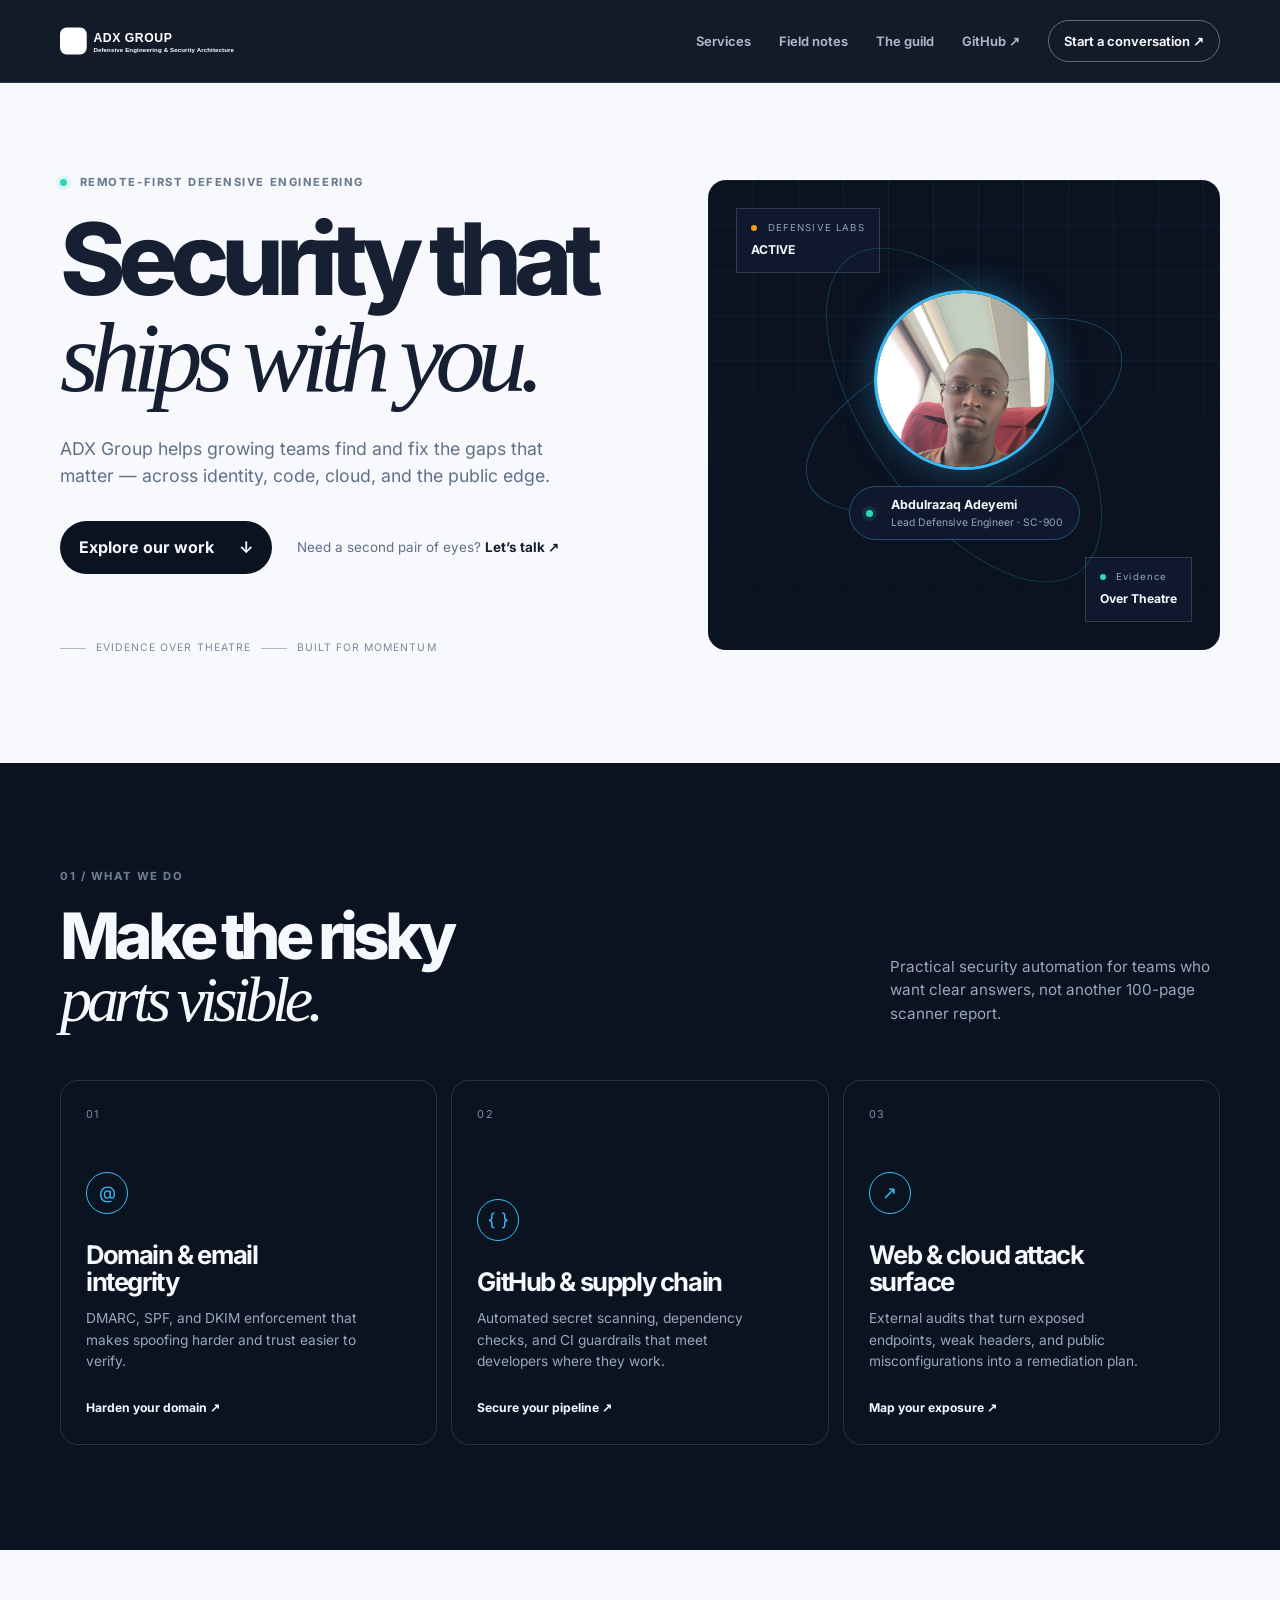
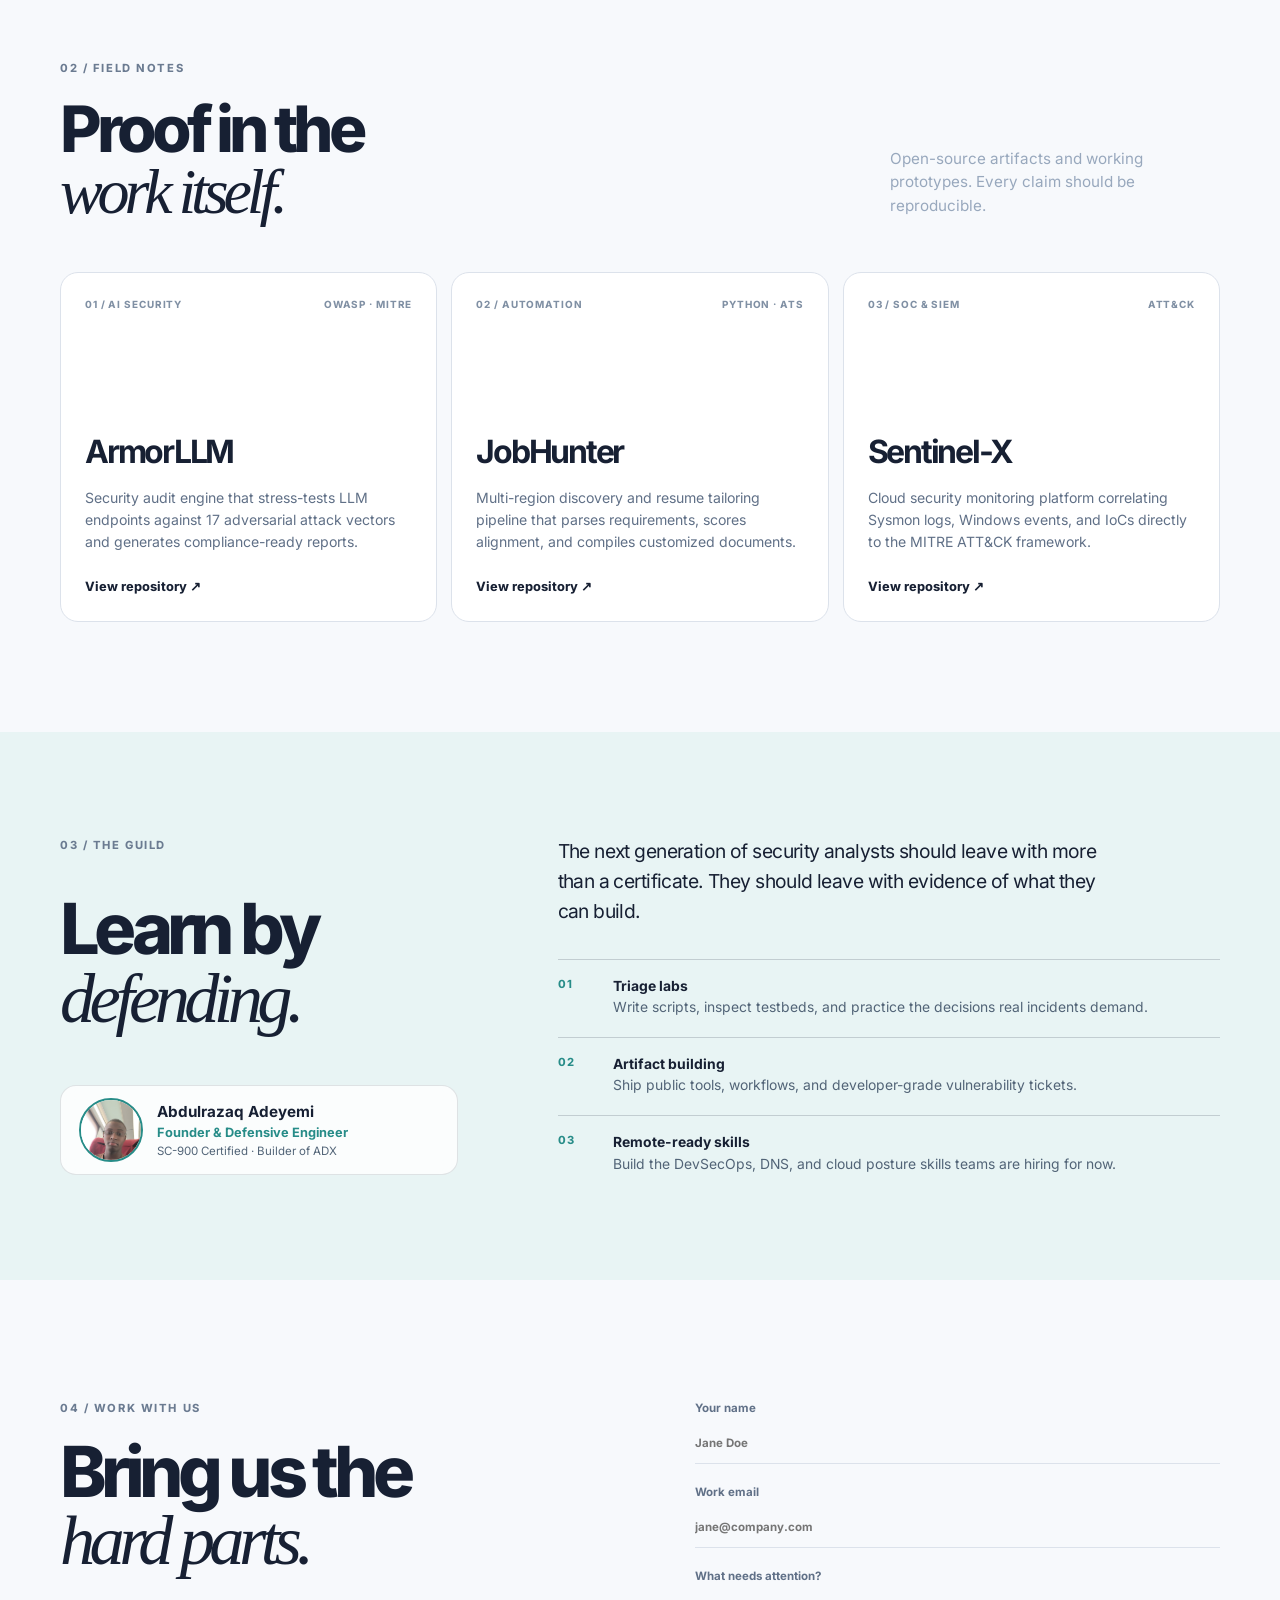
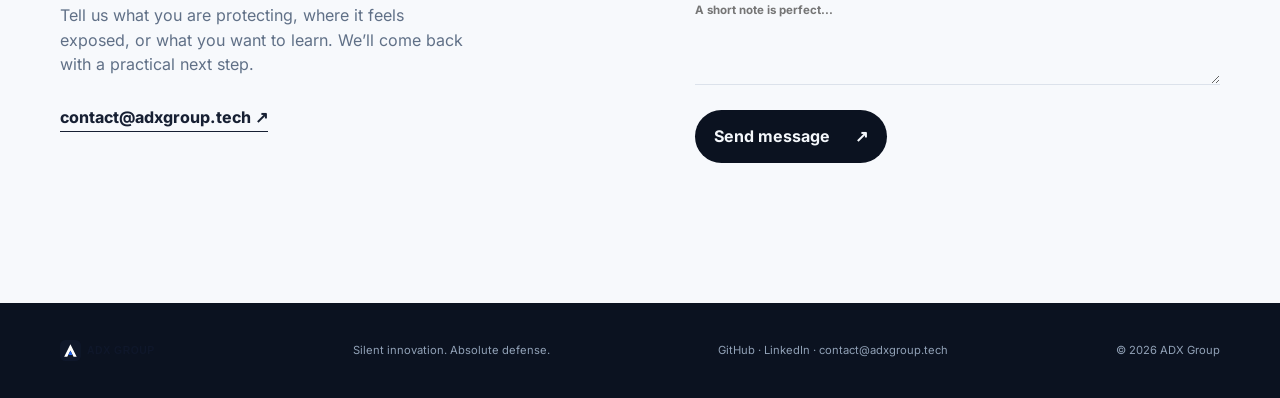
==== templates/index.html @ c782ee7b "feat: integrate founder profile photo in hero and guild sections" ====
<!doctype html>
<html lang="en">
<head>
  <meta charset="utf-8">
  <meta name="viewport" content="width=device-width, initial-scale=1">
  <meta name="description" content="ADX Group is a remote-first cybersecurity automation collective helping growing teams harden their domains, code, and cloud footprint.">
  <meta name="theme-color" content="#0b1220">
  <link rel="canonical" href="https://adxgroup.tech/">
  <meta property="og:type" content="website">
  <meta property="og:url" content="https://adxgroup.tech/">
  <meta property="og:title" content="ADX Group — Practical security automation">
  <meta property="og:description" content="Defensive engineering for growing teams, and hands-on labs for the next generation of security analysts.">
  <meta property="og:image" content="https://adxgroup.tech/assets/brand/og-image.png">
  <meta name="twitter:card" content="summary_large_image">
  <meta name="twitter:title" content="ADX Group — Practical security automation">
  <meta name="twitter:description" content="Defensive engineering for growing teams, and hands-on labs for the next generation of security analysts.">
  <meta name="twitter:image" content="https://adxgroup.tech/assets/brand/og-image.png">
  <title>ADX Group — Practical security automation</title>
  <link rel="icon" href="/assets/brand/favicon.svg" type="image/svg+xml">
  <link rel="stylesheet" href="/static/css/style.css">
</head>
<body>
  <header class="site-header">
    <nav class="nav container" aria-label="Main navigation">
      <a class="brand" href="/" aria-label="ADX Group home"><img src="/assets/brand/logo-lockup-tagline.svg" alt="ADX Group"></a>
      <div class="nav-links">
        <a href="#services">Services</a><a href="#work">Field notes</a><a href="#guild">The guild</a>
        <a href="https://github.com/hardex001-tech" target="_blank" rel="noopener noreferrer">GitHub ↗</a>
        <a class="nav-cta" href="#contact">Start a conversation <span aria-hidden="true">↗</span></a>
      </div>
      <button class="menu-button" type="button" aria-expanded="false" aria-controls="mobile-menu">Menu</button>
    </nav>
    <div id="mobile-menu" class="mobile-menu container">
      <a href="#services">Services</a><a href="#work">Field notes</a><a href="#guild">The guild</a>
      <a href="https://github.com/hardex001-tech" target="_blank" rel="noopener noreferrer">GitHub ↗</a><a href="#contact">Start a conversation</a>
    </div>
  </header>

  <main>
    <section class="hero container">
      <div class="hero-copy">
        <p class="eyebrow"><span class="status-dot"></span> Remote-first defensive engineering</p>
        <h1>Security that<br><em>ships with you.</em></h1>
        <p class="hero-intro">ADX Group helps growing teams find and fix the gaps that matter — across identity, code, cloud, and the public edge.</p>
        <div class="hero-actions"><a class="button button-accent" href="#services">Explore our work <span aria-hidden="true">↓</span></a><a class="text-link" href="#contact">Need a second pair of eyes? <span>Let’s talk ↗</span></a></div>
        <div class="hero-proof"><span class="proof-line"></span><span>Evidence over theatre</span><span class="proof-line"></span><span>Built for momentum</span></div>
      </div>
      <div class="hero-art" aria-label="Founder and defensive engineering lead">
        <div class="grid-glow"></div>
        <div class="hero-founder-avatar">
          <img src="/assets/profile.jpg" alt="Abdulrazaq Adeyemi - Founder & Defensive Engineer" class="hero-profile-img">
          <div class="hero-founder-badge">
            <span class="status-dot"></span>
            <div><strong>Abdulrazaq Adeyemi</strong><small>Lead Defensive Engineer · SC-900</small></div>
          </div>
        </div>
        <div class="signal signal-top"><span class="signal-dot"></span> DEFENSIVE LABS <strong>ACTIVE</strong></div>
        <div class="signal signal-bottom"><span class="signal-dot safe"></span> Evidence <strong>Over Theatre</strong></div>
        <div class="orbit orbit-one"></div><div class="orbit orbit-two"></div>
      </div>
    </section>

    <section id="services" class="services-section">
      <div class="container">
        <div class="section-heading"><div><p class="eyebrow">01 / What we do</p><h2>Make the risky<br><em>parts visible.</em></h2></div><p class="section-intro">Practical security automation for teams who want clear answers, not another 100-page scanner report.</p></div>
        <div class="service-grid">
          <article class="service-card"><span class="card-index">01</span><div><span class="service-icon">@</span><h3>Domain &amp; email integrity</h3><p>DMARC, SPF, and DKIM enforcement that makes spoofing harder and trust easier to verify.</p><a href="#contact" class="card-link">Harden your domain ↗</a></div></article>
          <article class="service-card"><span class="card-index">02</span><div><span class="service-icon">{ }</span><h3>GitHub &amp; supply chain</h3><p>Automated secret scanning, dependency checks, and CI guardrails that meet developers where they work.</p><a href="#contact" class="card-link">Secure your pipeline ↗</a></div></article>
          <article class="service-card"><span class="card-index">03</span><div><span class="service-icon">↗</span><h3>Web &amp; cloud attack surface</h3><p>External audits that turn exposed endpoints, weak headers, and public misconfigurations into a remediation plan.</p><a href="#contact" class="card-link">Map your exposure ↗</a></div></article>
        </div>
      </div>
    </section>

    <section id="work" class="section container">
      <div class="section-heading"><div><p class="eyebrow">02 / Field notes</p><h2>Proof in the<br><em>work itself.</em></h2></div><p class="section-intro">Open-source artifacts and working prototypes. Every claim should be reproducible.</p></div>
      <div class="project-grid">
        <article class="project-card"><div class="project-top"><span>01 / AI security</span><span>OWASP · MITRE</span></div><div><h3>ArmorLLM</h3><p>Security audit engine that stress-tests LLM endpoints against 17 adversarial attack vectors and generates compliance-ready reports.</p><a href="https://github.com/hardex001-tech/ArmorLLM" target="_blank" rel="noopener noreferrer" class="project-link">View repository ↗</a></div></article>
        <article class="project-card"><div class="project-top"><span>02 / Automation</span><span>Python · ATS</span></div><div><h3>JobHunter</h3><p>Multi-region discovery and resume tailoring pipeline that parses requirements, scores alignment, and compiles customized documents.</p><a href="https://github.com/hardex001-tech/JobHunter" target="_blank" rel="noopener noreferrer" class="project-link">View repository ↗</a></div></article>
        <article class="project-card"><div class="project-top"><span>03 / SOC &amp; SIEM</span><span>ATT&amp;CK</span></div><div><h3>Sentinel-X</h3><p>Cloud security monitoring platform correlating Sysmon logs, Windows events, and IoCs directly to the MITRE ATT&amp;CK framework.</p><a href="https://github.com/hardex001-tech/Sentinel-X" target="_blank" rel="noopener noreferrer" class="project-link">View repository ↗</a></div></article>
      </div>
    </section>

    <section id="guild" class="guild-section">
      <div class="container guild-grid">
        <div class="guild-founder-col">
          <p class="eyebrow">03 / The guild</p>
          <h2>Learn by<br><em>defending.</em></h2>
          <div class="founder-badge">
            <img src="/assets/profile.jpg" alt="Abdulrazaq Adeyemi" class="founder-photo">
            <div class="founder-meta">
              <strong>Abdulrazaq Adeyemi</strong>
              <span>Founder &amp; Defensive Engineer</span>
              <small>SC-900 Certified · Builder of ADX</small>
            </div>
          </div>
        </div>
        <div><p class="guild-lead">The next generation of security analysts should leave with more than a certificate. They should leave with evidence of what they can build.</p><div class="guild-points"><div><span>01</span><p><strong>Triage labs</strong><br>Write scripts, inspect testbeds, and practice the decisions real incidents demand.</p></div><div><span>02</span><p><strong>Artifact building</strong><br>Ship public tools, workflows, and developer-grade vulnerability tickets.</p></div><div><span>03</span><p><strong>Remote-ready skills</strong><br>Build the DevSecOps, DNS, and cloud posture skills teams are hiring for now.</p></div></div></div>
      </div>
    </section>

    <section id="contact" class="contact-section container">
      <div class="contact-copy"><p class="eyebrow">04 / Work with us</p><h2>Bring us the<br><em>hard parts.</em></h2><p>Tell us what you are protecting, where it feels exposed, or what you want to learn. We’ll come back with a practical next step.</p><a class="email-link" href="mailto:contact@adxgroup.tech">contact@adxgroup.tech ↗</a></div>
      <form id="contact-form" class="contact-form">
        <label>Your name<input name="name" required autocomplete="name" placeholder="Jane Doe"></label>
        <label>Work email<input name="email" required type="email" autocomplete="email" placeholder="jane@company.com"></label>
        <label>What needs attention?<textarea name="message" required rows="4" placeholder="A short note is perfect..."></textarea></label>
        <input class="honeypot" name="website" tabindex="-1" autocomplete="off">
        <button class="button button-accent" type="submit">Send message <span aria-hidden="true">↗</span></button><p class="form-status" role="status" aria-live="polite"></p>
      </form>
    </section>
  </main>

  <footer class="site-footer"><div class="container footer-inner"><a class="brand brand-footer" href="/" aria-label="ADX Group home"><img src="/assets/brand/logo-lockup.svg" alt="ADX Group"></a><p>Silent innovation. Absolute defense.</p><p><a href="https://github.com/hardex001-tech" target="_blank" rel="noopener noreferrer">GitHub</a> · <a href="https://www.linkedin.com/in/abdulrazaq-adeyemi-b874103b1" target="_blank" rel="noopener noreferrer">LinkedIn</a> · <a href="mailto:contact@adxgroup.tech">contact@adxgroup.tech</a></p><p>© 2026 ADX Group</p></div></footer>
  <script src="/static/js/main.js"></script>
</body>
</html>
---- static/css/style.css ----
@font-face{font-family:Inter;src:url('/static/fonts/inter-variable.woff2') format('woff2');font-weight:100 900;font-display:swap}
:root{--navy:#0b1220;--navy-light:#111a2e;--ink:#172033;--muted:#607087;--line:#dce2eb;--paper:#f7f9fc;--cyan:#38bdf8;--teal:#2dd4bf;--white:#f5f8fc;--radius:18px}
*{box-sizing:border-box}html{scroll-behavior:smooth}body{margin:0;background:var(--paper);color:var(--ink);font-family:Inter,Arial,sans-serif;line-height:1.55;-webkit-font-smoothing:antialiased}a{color:inherit;text-decoration:none}.container{width:min(1160px,calc(100% - 48px));margin-inline:auto}
.site-header{position:sticky;top:0;z-index:10;background:rgba(11,18,32,.96);backdrop-filter:blur(16px);border-bottom:1px solid rgba(230,234,242,.12)}.nav{height:82px;display:flex;align-items:center;justify-content:space-between}.brand{display:block;width:178px}.brand img{display:block;width:100%;height:auto;filter:brightness(0) invert(1)}.nav-links{display:flex;align-items:center;gap:28px;color:#aab8ca;font-size:.81rem;font-weight:650}.nav-links a:not(.nav-cta):hover,.text-link:hover span,.card-link:hover,.project-link:hover,.email-link:hover{color:var(--cyan)}.nav-cta{padding:10px 15px;border:1px solid rgba(230,234,242,.38);border-radius:100px;color:var(--white)}.nav-cta:hover{background:var(--white);color:var(--navy)}.menu-button,.mobile-menu{display:none}
.hero{min-height:680px;display:grid;grid-template-columns:1fr .9fr;gap:80px;align-items:center;padding-top:68px;padding-bottom:84px}.eyebrow{margin:0 0 20px;font-size:.7rem;letter-spacing:.14em;text-transform:uppercase;font-weight:750;color:#6b7b91}.hero .eyebrow{color:#6b7b91}.status-dot{display:inline-block;width:7px;height:7px;background:var(--teal);border-radius:50%;margin-right:8px;box-shadow:0 0 0 4px rgba(45,212,191,.13)}h1,h2{letter-spacing:-.08em;line-height:.96;margin:0;font-weight:780}.hero h1{font-size:clamp(3.5rem,7.8vw,7.2rem)}h1 em,h2 em{font-family:Georgia,serif;font-weight:400;letter-spacing:-.08em}.hero-intro{max-width:510px;margin:29px 0 32px;color:var(--muted);font-size:1.1rem}.hero-actions{display:flex;align-items:center;gap:25px}.button{display:inline-flex;align-items:center;gap:25px;border:0;border-radius:100px;padding:14px 19px;font:inherit;font-weight:700;cursor:pointer;transition:transform .2s,background .2s}.button:hover{transform:translateY(-2px)}.button-accent{background:var(--navy);color:var(--white)}.button-accent:hover{background:var(--navy-light)}.text-link{font-size:.84rem;color:var(--muted)}.text-link span{color:var(--ink);font-weight:700}.hero-proof{display:flex;align-items:center;gap:10px;margin-top:66px;color:#7a899c;font-size:.65rem;letter-spacing:.1em;text-transform:uppercase}.proof-line{width:26px;height:1px;background:#aeb9c8}
.hero-art{position:relative;min-height:470px;border-radius:var(--radius);background:var(--navy);overflow:hidden}.grid-glow{position:absolute;inset:0;background-image:linear-gradient(rgba(56,189,248,.09) 1px,transparent 1px),linear-gradient(90deg,rgba(56,189,248,.09) 1px,transparent 1px);background-size:45px 45px;mask-image:linear-gradient(to bottom,black,transparent 90%)}.shield{position:absolute;inset:0;display:grid;place-items:center}.shield img{width:180px;color:var(--cyan);opacity:.95;filter:drop-shadow(0 0 30px rgba(56,189,248,.18))}.orbit{position:absolute;border:1px solid rgba(56,189,248,.3);border-radius:50%;width:340px;height:150px;left:50%;top:50%;transform:translate(-50%,-50%) rotate(-24deg)}.orbit-two{width:390px;height:190px;transform:translate(-50%,-50%) rotate(54deg);border-color:rgba(45,212,191,.24)}.signal{position:absolute;padding:12px 14px;background:rgba(17,26,46,.92);border:1px solid rgba(230,234,242,.16);color:#92a4bc;font-size:.6rem;letter-spacing:.12em}.signal strong{display:block;color:var(--white);font-size:.76rem;letter-spacing:0;margin-top:5px}.signal-top{top:28px;left:28px}.signal-bottom{right:28px;bottom:28px}.signal-dot{display:inline-block;width:6px;height:6px;border-radius:50%;background:#f59e0b;margin-right:6px}.signal-dot.safe{background:var(--teal)}
.services-section{background:var(--navy);color:var(--white);padding:105px 0}.section-heading{display:flex;align-items:end;justify-content:space-between;margin-bottom:50px}.section-heading h2{font-size:clamp(2.8rem,5vw,5.2rem)}.section-intro{max-width:330px;margin:0 0 5px;color:#98a8bd;font-size:.95rem}.service-grid{display:grid;grid-template-columns:repeat(3,1fr);gap:14px}.service-card{min-height:365px;padding:25px;border:1px solid rgba(230,234,242,.15);border-radius:var(--radius);display:flex;flex-direction:column;justify-content:space-between;transition:border-color .2s,background .2s}.service-card:hover{border-color:var(--cyan);background:var(--navy-light)}.card-index{color:#7b8da6;font-size:.68rem;letter-spacing:.12em}.service-icon{display:inline-grid;place-items:center;width:42px;height:42px;border:1px solid var(--cyan);border-radius:50%;color:var(--cyan);font-size:1.1rem;margin-bottom:28px}.service-card h3{max-width:250px;font-size:1.6rem;letter-spacing:-.055em;line-height:1.05;margin:0 0 13px}.service-card p{max-width:280px;color:#98a8bd;font-size:.86rem;margin:0 0 22px}.card-link{color:var(--white);font-size:.76rem;font-weight:700}
.section{padding:110px 0}.project-grid{display:grid;grid-template-columns:repeat(3,1fr);gap:14px}.project-card{min-height:350px;padding:24px;border:1px solid var(--line);border-radius:var(--radius);display:flex;flex-direction:column;justify-content:space-between;background:#fff;transition:transform .2s,border-color .2s}.project-card:hover{transform:translateY(-5px);border-color:#9bb2cb}.project-top{display:flex;justify-content:space-between;gap:12px;color:#8090a4;font-size:.62rem;text-transform:uppercase;letter-spacing:.09em;font-weight:750}.project-card h3{font-size:2rem;letter-spacing:-.07em;margin:0 0 11px}.project-card p{color:var(--muted);font-size:.88rem;margin:0 0 20px}.project-link{font-size:.8rem;font-weight:750}.guild-section{background:#e8f4f4;padding:105px 0}.guild-grid{display:grid;grid-template-columns:.75fr 1.25fr;gap:100px}.guild-grid h2{font-size:clamp(3rem,5.5vw,5.5rem)}.guild-lead{font-size:1.2rem;letter-spacing:-.03em;max-width:550px;margin:0 0 32px}.guild-points{display:grid;gap:18px}.guild-points>div{display:grid;grid-template-columns:40px 1fr;gap:15px;border-top:1px solid rgba(23,32,51,.18);padding-top:16px}.guild-points span{color:#278c88;font-size:.7rem;font-weight:750;letter-spacing:.1em}.guild-points p{margin:0;color:#526477;font-size:.87rem}.guild-points strong{color:var(--ink)}
.contact-section{display:grid;grid-template-columns:1fr 1fr;gap:110px;padding-top:120px;padding-bottom:120px}.contact-copy h2{font-size:clamp(3rem,5.5vw,5.3rem)}.contact-copy>p:not(.eyebrow){color:var(--muted);max-width:410px;margin:28px 0}.email-link{font-weight:750;border-bottom:1px solid var(--ink);padding-bottom:4px}.contact-form{display:grid;gap:20px;align-content:start}.contact-form label{font-size:.72rem;font-weight:700;color:var(--muted);display:grid;gap:7px}.contact-form input,.contact-form textarea{width:100%;border:0;border-bottom:1px solid var(--line);background:transparent;padding:10px 0;font:inherit;color:var(--ink);outline:0;resize:vertical}.contact-form input:focus,.contact-form textarea:focus{border-color:var(--ink)}.contact-form textarea{min-height:90px}.contact-form .button{justify-self:start;margin-top:5px}.form-status{font-size:.85rem;color:#278c72;margin:0}.honeypot{position:absolute!important;left:-9999px!important}.site-footer{background:var(--navy);padding:28px 0;color:#91a1b6;font-size:.7rem}.footer-inner{display:flex;align-items:center;justify-content:space-between;gap:18px}.brand-footer{width:125px}.brand-footer img{filter:none}.not-found{padding-top:18vh}.not-found h1{font-size:clamp(3.5rem,8vw,7rem);margin:18px 0 35px}.not-found em{font-family:Georgia,serif;font-weight:400}
@media(max-width:760px){.container{width:min(100% - 36px,600px)}.nav{height:70px}.brand{width:145px}.nav-links{display:none}.menu-button{display:block;border:1px solid rgba(230,234,242,.35);background:transparent;color:var(--white);border-radius:100px;padding:8px 13px;font:inherit;font-size:.78rem}.mobile-menu{padding:0 0 15px;gap:15px;color:var(--white)}.mobile-menu.open{display:flex;flex-direction:column}.hero{display:block;min-height:0;padding-top:75px;padding-bottom:55px}.hero h1{font-size:clamp(3.6rem,16vw,5.8rem)}.hero-actions{align-items:flex-start;flex-direction:column;gap:18px}.hero-proof{margin-top:42px;flex-wrap:wrap}.hero-art{min-height:360px;margin-top:45px}.signal{font-size:.5rem}.services-section,.guild-section{padding:75px 0}.section{padding:75px 0}.section-heading{display:block;margin-bottom:32px}.section-intro{margin-top:20px}.service-grid,.project-grid{grid-template-columns:1fr}.service-card,.project-card{min-height:290px}.guild-grid{grid-template-columns:1fr;gap:45px}.contact-section{grid-template-columns:1fr;gap:50px;padding-top:80px;padding-bottom:85px}.footer-inner{align-items:flex-start;flex-wrap:wrap}.footer-inner p:last-child{width:100%;margin:0}}

/* Founder & Profile Styling */
.hero-founder-avatar{position:absolute;inset:0;display:flex;flex-direction:column;align-items:center;justify-content:center;z-index:2;gap:16px}
.hero-profile-img{width:180px;height:180px;border-radius:50%;object-fit:cover;border:3px solid var(--cyan);box-shadow:0 0 35px rgba(56,189,248,.35)}
.hero-founder-badge{display:inline-flex;align-items:center;gap:10px;padding:8px 16px;background:rgba(17,26,46,.92);border:1px solid rgba(56,189,248,.35);border-radius:100px;color:var(--white)}
.hero-founder-badge strong{font-size:.78rem;color:var(--white);display:block}
.hero-founder-badge small{font-size:.65rem;color:#92a4bc;display:block}

.guild-founder-col{display:flex;flex-direction:column;justify-content:space-between}
.founder-badge{display:inline-flex;align-items:center;gap:14px;padding:12px 18px;margin-top:32px;background:rgba(255,255,255,.8);border:1px solid rgba(23,32,51,.12);border-radius:16px;backdrop-filter:blur(8px)}
.founder-photo{width:64px;height:64px;border-radius:50%;object-fit:cover;border:2px solid #278c88}
.founder-meta{display:flex;flex-direction:column}
.founder-meta strong{font-size:.95rem;color:var(--ink)}
.founder-meta span{font-size:.8rem;color:#278c88;font-weight:700}
.founder-meta small{font-size:.72rem;color:#526477}
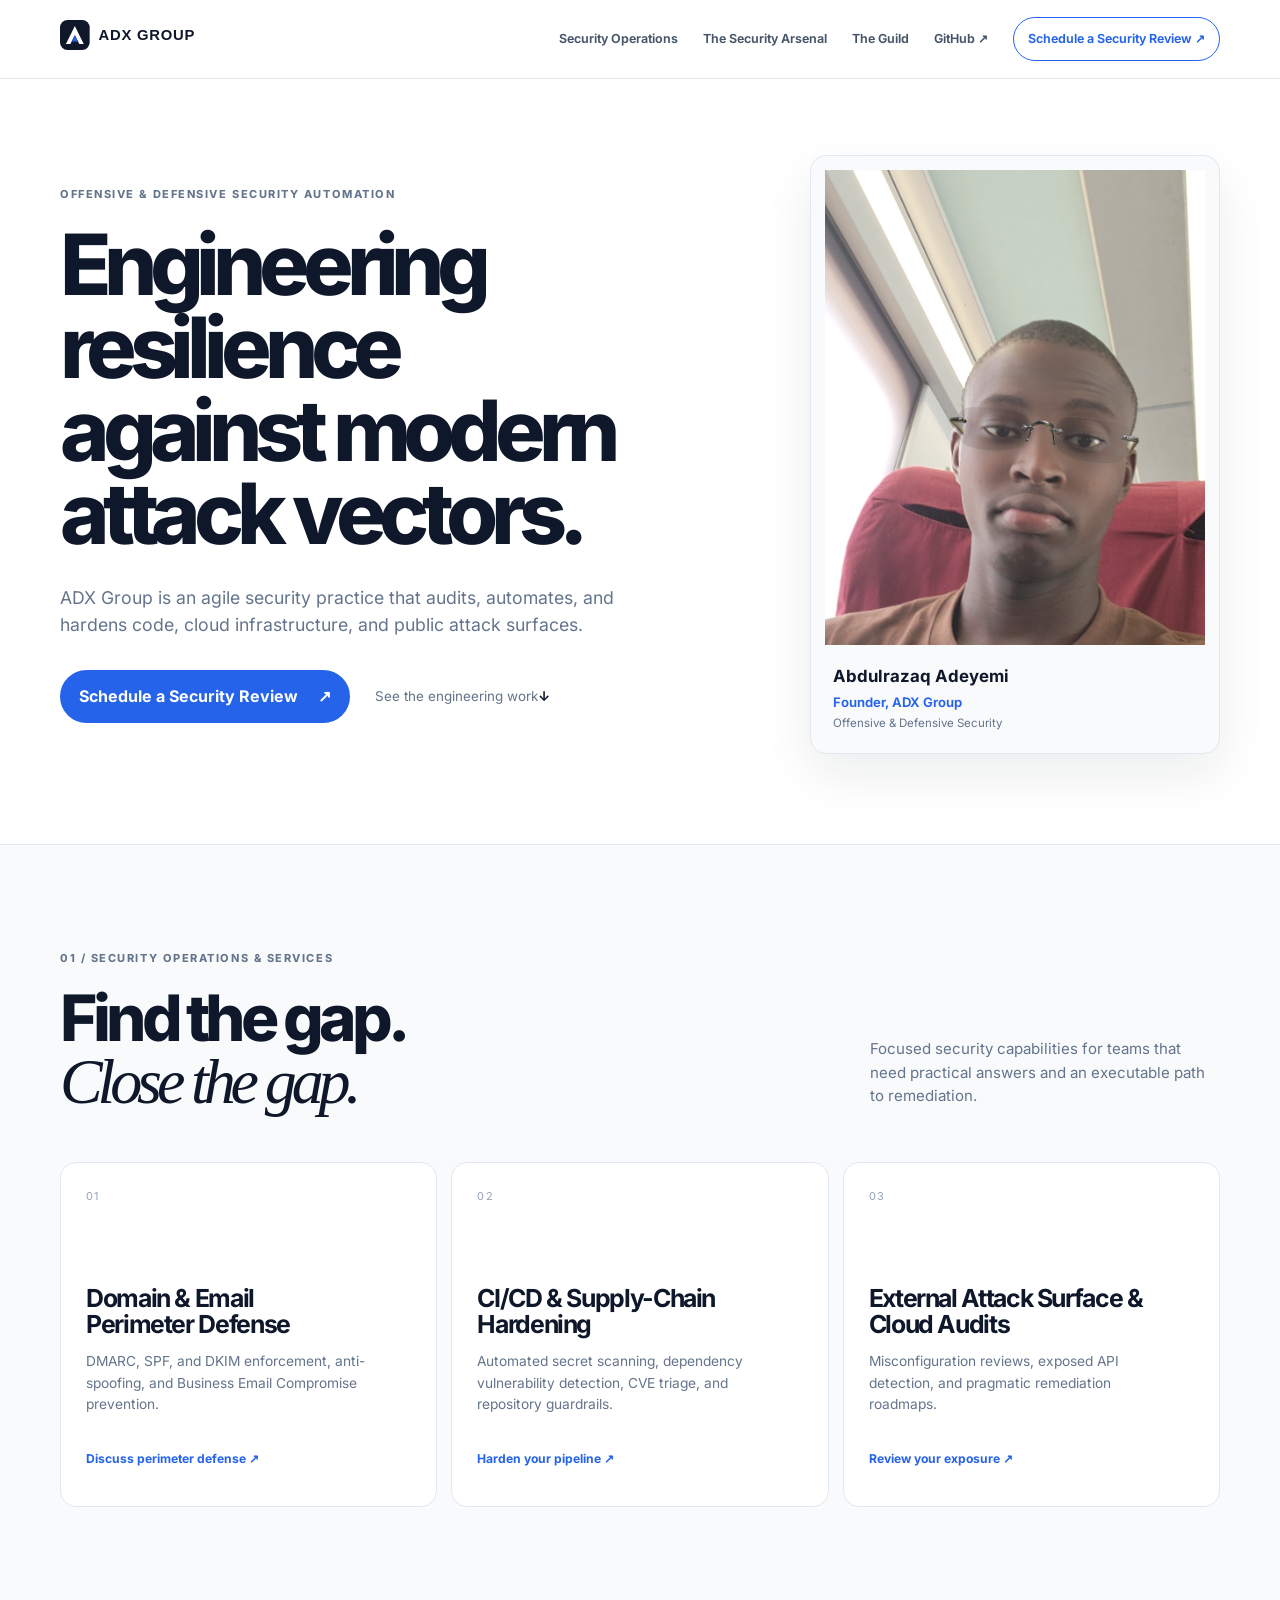
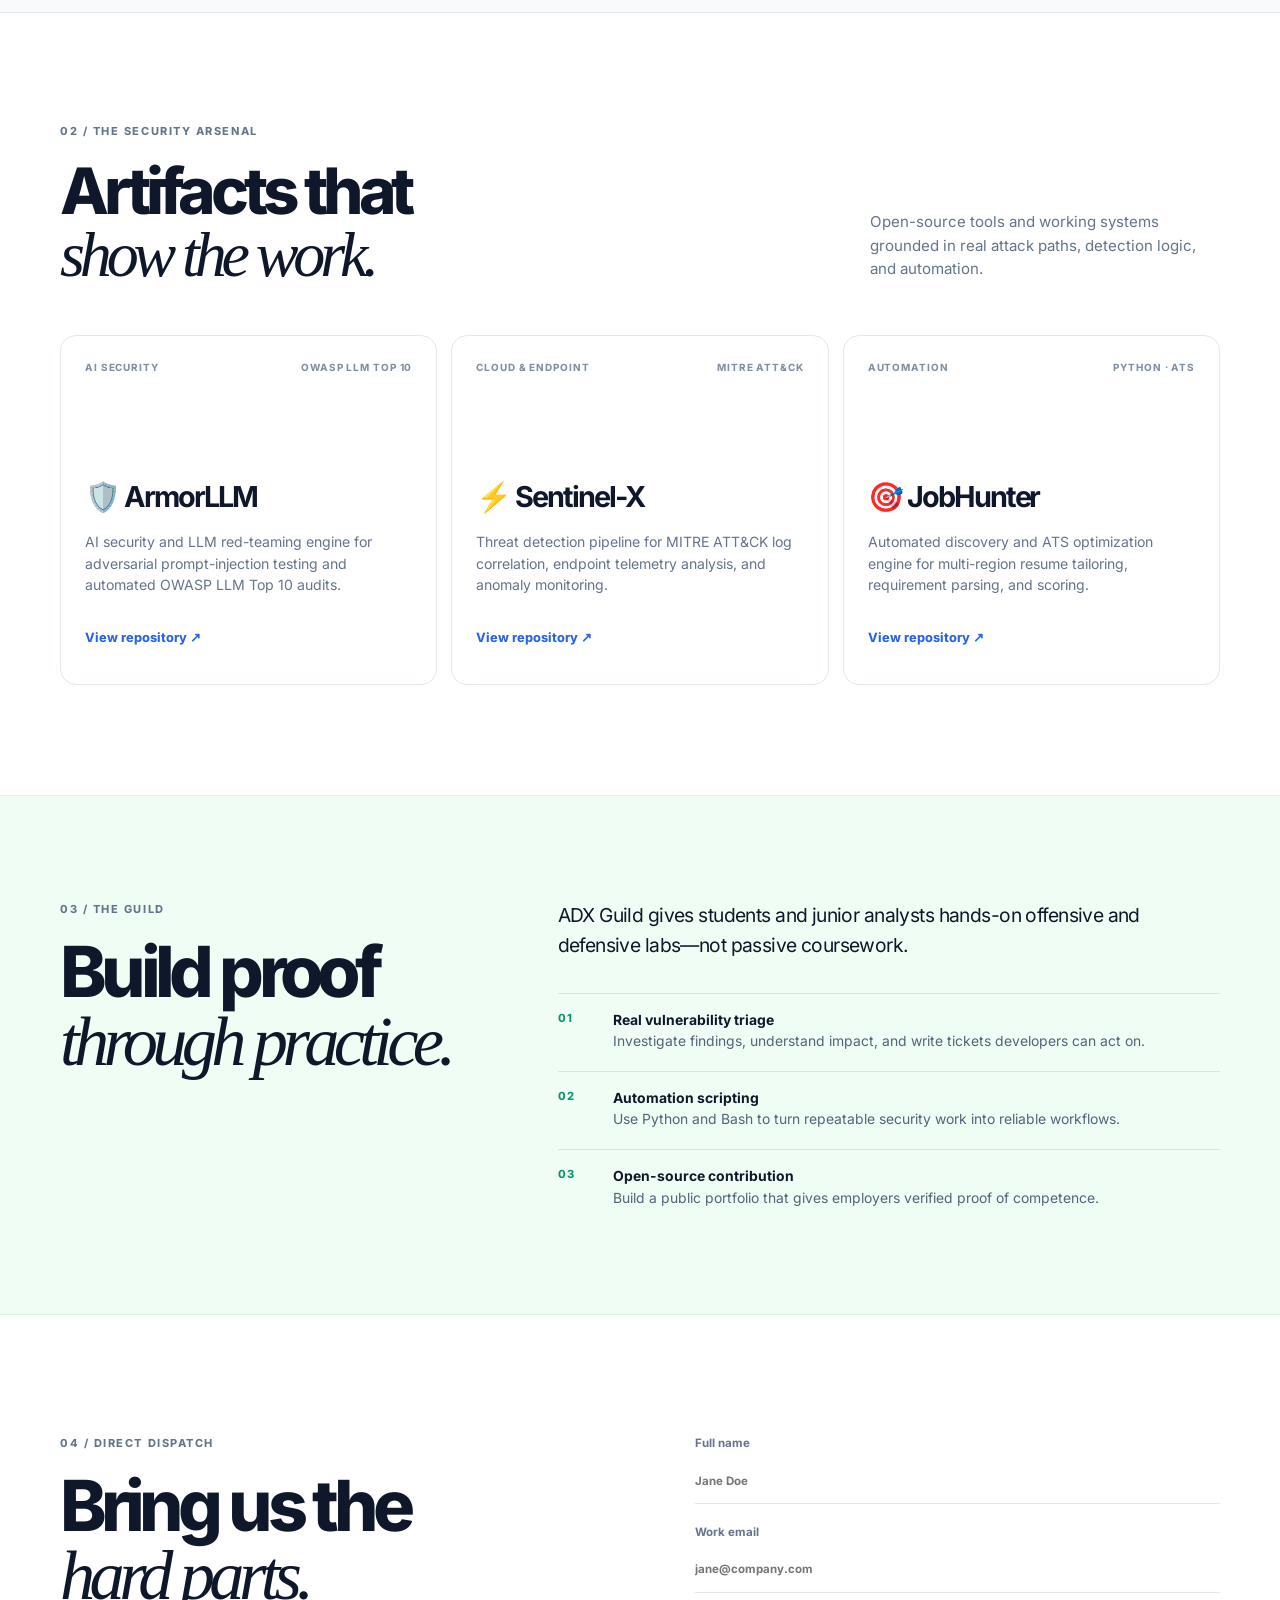
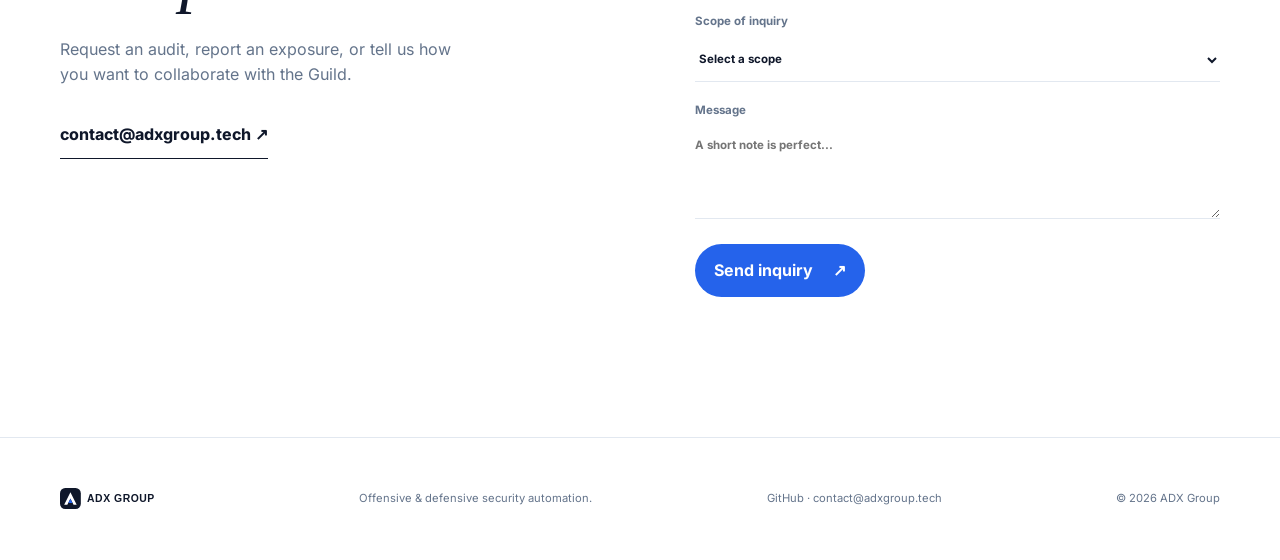
==== commit a23d0273: "Rebuild ADX Group security practice website" ====
--- a/templates/index.html
+++ b/templates/index.html
@@ -3,114 +3,94 @@
 <head>
   <meta charset="utf-8">
   <meta name="viewport" content="width=device-width, initial-scale=1">
-  <meta name="description" content="ADX Group is a remote-first cybersecurity automation collective helping growing teams harden their domains, code, and cloud footprint.">
-  <meta name="theme-color" content="#0b1220">
+  <meta name="description" content="ADX Group is an offensive and defensive security practice founded by Abdulrazaq Adeyemi. We audit, automate, and harden code, cloud infrastructure, and attack surfaces.">
+  <meta name="theme-color" content="#ffffff">
   <link rel="canonical" href="https://adxgroup.tech/">
   <meta property="og:type" content="website">
   <meta property="og:url" content="https://adxgroup.tech/">
-  <meta property="og:title" content="ADX Group — Practical security automation">
-  <meta property="og:description" content="Defensive engineering for growing teams, and hands-on labs for the next generation of security analysts.">
-  <meta property="og:image" content="https://adxgroup.tech/assets/brand/og-image.png">
+  <meta property="og:title" content="ADX Group — Offensive &amp; Defensive Security">
+  <meta property="og:description" content="Security automation and engineering for modern attack surfaces.">
+  <meta property="og:image" content="https://adxgroup.tech/assets/brand/og-image.png?v=2">
   <meta name="twitter:card" content="summary_large_image">
-  <meta name="twitter:title" content="ADX Group — Practical security automation">
-  <meta name="twitter:description" content="Defensive engineering for growing teams, and hands-on labs for the next generation of security analysts.">
-  <meta name="twitter:image" content="https://adxgroup.tech/assets/brand/og-image.png">
-  <title>ADX Group — Practical security automation</title>
+  <meta name="twitter:title" content="ADX Group — Offensive &amp; Defensive Security">
+  <meta name="twitter:description" content="Security automation and engineering for modern attack surfaces.">
+  <meta name="twitter:image" content="https://adxgroup.tech/assets/brand/og-image.png?v=2">
+  <title>ADX Group — Offensive &amp; Defensive Security</title>
   <link rel="icon" href="/assets/brand/favicon.svg" type="image/svg+xml">
-  <link rel="stylesheet" href="/static/css/style.css">
+  <link rel="stylesheet" href="/static/css/style.css?v=2">
 </head>
 <body>
   <header class="site-header">
     <nav class="nav container" aria-label="Main navigation">
-      <a class="brand" href="/" aria-label="ADX Group home"><img src="/assets/brand/logo-lockup-tagline.svg" alt="ADX Group"></a>
+      <a class="brand" href="/" aria-label="ADX Group home"><img src="/assets/brand/logo-lockup.svg" alt="ADX Group"></a>
       <div class="nav-links">
-        <a href="#services">Services</a><a href="#work">Field notes</a><a href="#guild">The guild</a>
+        <a href="#services">Security Operations</a><a href="#projects">The Security Arsenal</a><a href="#guild">The Guild</a>
         <a href="https://github.com/hardex001-tech" target="_blank" rel="noopener noreferrer">GitHub ↗</a>
-        <a class="nav-cta" href="#contact">Start a conversation <span aria-hidden="true">↗</span></a>
+        <a class="nav-cta" href="#contact">Schedule a Security Review ↗</a>
       </div>
       <button class="menu-button" type="button" aria-expanded="false" aria-controls="mobile-menu">Menu</button>
     </nav>
     <div id="mobile-menu" class="mobile-menu container">
-      <a href="#services">Services</a><a href="#work">Field notes</a><a href="#guild">The guild</a>
-      <a href="https://github.com/hardex001-tech" target="_blank" rel="noopener noreferrer">GitHub ↗</a><a href="#contact">Start a conversation</a>
+      <a href="#services">Security Operations</a><a href="#projects">The Security Arsenal</a><a href="#guild">The Guild</a>
+      <a href="https://github.com/hardex001-tech" target="_blank" rel="noopener noreferrer">GitHub ↗</a><a href="#contact">Contact</a>
     </div>
   </header>
 
   <main>
     <section class="hero container">
       <div class="hero-copy">
-        <p class="eyebrow"><span class="status-dot"></span> Remote-first defensive engineering</p>
-        <h1>Security that<br><em>ships with you.</em></h1>
-        <p class="hero-intro">ADX Group helps growing teams find and fix the gaps that matter — across identity, code, cloud, and the public edge.</p>
-        <div class="hero-actions"><a class="button button-accent" href="#services">Explore our work <span aria-hidden="true">↓</span></a><a class="text-link" href="#contact">Need a second pair of eyes? <span>Let’s talk ↗</span></a></div>
-        <div class="hero-proof"><span class="proof-line"></span><span>Evidence over theatre</span><span class="proof-line"></span><span>Built for momentum</span></div>
+        <p class="eyebrow">Offensive &amp; Defensive Security Automation</p>
+        <h1>Engineering resilience against modern attack vectors.</h1>
+        <p class="hero-intro">ADX Group is an agile security practice that audits, automates, and hardens code, cloud infrastructure, and public attack surfaces.</p>
+        <div class="hero-actions"><a class="button button-accent" href="#contact">Schedule a Security Review <span aria-hidden="true">↗</span></a><a class="text-link" href="#projects">See the engineering work <span>↓</span></a></div>
       </div>
-      <div class="hero-art" aria-label="Founder and defensive engineering lead">
-        <div class="grid-glow"></div>
-        <div class="hero-founder-avatar">
-          <img src="/assets/profile.jpg" alt="Abdulrazaq Adeyemi - Founder & Defensive Engineer" class="hero-profile-img">
-          <div class="hero-founder-badge">
-            <span class="status-dot"></span>
-            <div><strong>Abdulrazaq Adeyemi</strong><small>Lead Defensive Engineer · SC-900</small></div>
-          </div>
-        </div>
-        <div class="signal signal-top"><span class="signal-dot"></span> DEFENSIVE LABS <strong>ACTIVE</strong></div>
-        <div class="signal signal-bottom"><span class="signal-dot safe"></span> Evidence <strong>Over Theatre</strong></div>
-        <div class="orbit orbit-one"></div><div class="orbit orbit-two"></div>
-      </div>
+      <aside class="founder-card" aria-label="Founder profile">
+        <img src="/assets/profile.jpg?v=2" alt="Abdulrazaq Adeyemi" class="founder-photo">
+        <div class="founder-caption"><strong>Abdulrazaq Adeyemi</strong><span>Founder, ADX Group</span><small>Offensive &amp; Defensive Security</small></div>
+      </aside>
     </section>
 
     <section id="services" class="services-section">
       <div class="container">
-        <div class="section-heading"><div><p class="eyebrow">01 / What we do</p><h2>Make the risky<br><em>parts visible.</em></h2></div><p class="section-intro">Practical security automation for teams who want clear answers, not another 100-page scanner report.</p></div>
+        <div class="section-heading"><div><p class="eyebrow">01 / Security operations &amp; services</p><h2>Find the gap.<br><em>Close the gap.</em></h2></div><p class="section-intro">Focused security capabilities for teams that need practical answers and an executable path to remediation.</p></div>
         <div class="service-grid">
-          <article class="service-card"><span class="card-index">01</span><div><span class="service-icon">@</span><h3>Domain &amp; email integrity</h3><p>DMARC, SPF, and DKIM enforcement that makes spoofing harder and trust easier to verify.</p><a href="#contact" class="card-link">Harden your domain ↗</a></div></article>
-          <article class="service-card"><span class="card-index">02</span><div><span class="service-icon">{ }</span><h3>GitHub &amp; supply chain</h3><p>Automated secret scanning, dependency checks, and CI guardrails that meet developers where they work.</p><a href="#contact" class="card-link">Secure your pipeline ↗</a></div></article>
-          <article class="service-card"><span class="card-index">03</span><div><span class="service-icon">↗</span><h3>Web &amp; cloud attack surface</h3><p>External audits that turn exposed endpoints, weak headers, and public misconfigurations into a remediation plan.</p><a href="#contact" class="card-link">Map your exposure ↗</a></div></article>
+          <article class="service-card"><span class="card-index">01</span><div><h3>Domain &amp; Email Perimeter Defense</h3><p>DMARC, SPF, and DKIM enforcement, anti-spoofing, and Business Email Compromise prevention.</p><a href="#contact" class="card-link">Discuss perimeter defense ↗</a></div></article>
+          <article class="service-card"><span class="card-index">02</span><div><h3>CI/CD &amp; Supply-Chain Hardening</h3><p>Automated secret scanning, dependency vulnerability detection, CVE triage, and repository guardrails.</p><a href="#contact" class="card-link">Harden your pipeline ↗</a></div></article>
+          <article class="service-card"><span class="card-index">03</span><div><h3>External Attack Surface &amp; Cloud Audits</h3><p>Misconfiguration reviews, exposed API detection, and pragmatic remediation roadmaps.</p><a href="#contact" class="card-link">Review your exposure ↗</a></div></article>
         </div>
       </div>
     </section>
 
-    <section id="work" class="section container">
-      <div class="section-heading"><div><p class="eyebrow">02 / Field notes</p><h2>Proof in the<br><em>work itself.</em></h2></div><p class="section-intro">Open-source artifacts and working prototypes. Every claim should be reproducible.</p></div>
+    <section id="projects" class="section container">
+      <div class="section-heading"><div><p class="eyebrow">02 / The security arsenal</p><h2>Artifacts that<br><em>show the work.</em></h2></div><p class="section-intro">Open-source tools and working systems grounded in real attack paths, detection logic, and automation.</p></div>
       <div class="project-grid">
-        <article class="project-card"><div class="project-top"><span>01 / AI security</span><span>OWASP · MITRE</span></div><div><h3>ArmorLLM</h3><p>Security audit engine that stress-tests LLM endpoints against 17 adversarial attack vectors and generates compliance-ready reports.</p><a href="https://github.com/hardex001-tech/ArmorLLM" target="_blank" rel="noopener noreferrer" class="project-link">View repository ↗</a></div></article>
-        <article class="project-card"><div class="project-top"><span>02 / Automation</span><span>Python · ATS</span></div><div><h3>JobHunter</h3><p>Multi-region discovery and resume tailoring pipeline that parses requirements, scores alignment, and compiles customized documents.</p><a href="https://github.com/hardex001-tech/JobHunter" target="_blank" rel="noopener noreferrer" class="project-link">View repository ↗</a></div></article>
-        <article class="project-card"><div class="project-top"><span>03 / SOC &amp; SIEM</span><span>ATT&amp;CK</span></div><div><h3>Sentinel-X</h3><p>Cloud security monitoring platform correlating Sysmon logs, Windows events, and IoCs directly to the MITRE ATT&amp;CK framework.</p><a href="https://github.com/hardex001-tech/Sentinel-X" target="_blank" rel="noopener noreferrer" class="project-link">View repository ↗</a></div></article>
+        <article class="project-card"><div class="project-top"><span>AI security</span><span>OWASP LLM Top 10</span></div><div><h3>🛡️ ArmorLLM</h3><p>AI security and LLM red-teaming engine for adversarial prompt-injection testing and automated OWASP LLM Top 10 audits.</p><a href="https://github.com/hardex001-tech/ArmorLLM" target="_blank" rel="noopener noreferrer" class="project-link">View repository ↗</a></div></article>
+        <article class="project-card"><div class="project-top"><span>Cloud &amp; endpoint</span><span>MITRE ATT&amp;CK</span></div><div><h3>⚡ Sentinel-X</h3><p>Threat detection pipeline for MITRE ATT&amp;CK log correlation, endpoint telemetry analysis, and anomaly monitoring.</p><a href="https://github.com/hardex001-tech/Sentinel-X" target="_blank" rel="noopener noreferrer" class="project-link">View repository ↗</a></div></article>
+        <article class="project-card"><div class="project-top"><span>Automation</span><span>Python · ATS</span></div><div><h3>🎯 JobHunter</h3><p>Automated discovery and ATS optimization engine for multi-region resume tailoring, requirement parsing, and scoring.</p><a href="https://github.com/hardex001-tech/JobHunter" target="_blank" rel="noopener noreferrer" class="project-link">View repository ↗</a></div></article>
       </div>
     </section>
 
     <section id="guild" class="guild-section">
       <div class="container guild-grid">
-        <div class="guild-founder-col">
-          <p class="eyebrow">03 / The guild</p>
-          <h2>Learn by<br><em>defending.</em></h2>
-          <div class="founder-badge">
-            <img src="/assets/profile.jpg" alt="Abdulrazaq Adeyemi" class="founder-photo">
-            <div class="founder-meta">
-              <strong>Abdulrazaq Adeyemi</strong>
-              <span>Founder &amp; Defensive Engineer</span>
-              <small>SC-900 Certified · Builder of ADX</small>
-            </div>
-          </div>
-        </div>
-        <div><p class="guild-lead">The next generation of security analysts should leave with more than a certificate. They should leave with evidence of what they can build.</p><div class="guild-points"><div><span>01</span><p><strong>Triage labs</strong><br>Write scripts, inspect testbeds, and practice the decisions real incidents demand.</p></div><div><span>02</span><p><strong>Artifact building</strong><br>Ship public tools, workflows, and developer-grade vulnerability tickets.</p></div><div><span>03</span><p><strong>Remote-ready skills</strong><br>Build the DevSecOps, DNS, and cloud posture skills teams are hiring for now.</p></div></div></div>
+        <div><p class="eyebrow">03 / The Guild</p><h2>Build proof<br><em>through practice.</em></h2></div>
+        <div><p class="guild-lead">ADX Guild gives students and junior analysts hands-on offensive and defensive labs—not passive coursework.</p><div class="guild-points"><div><span>01</span><p><strong>Real vulnerability triage</strong><br>Investigate findings, understand impact, and write tickets developers can act on.</p></div><div><span>02</span><p><strong>Automation scripting</strong><br>Use Python and Bash to turn repeatable security work into reliable workflows.</p></div><div><span>03</span><p><strong>Open-source contribution</strong><br>Build a public portfolio that gives employers verified proof of competence.</p></div></div></div>
       </div>
     </section>
 
     <section id="contact" class="contact-section container">
-      <div class="contact-copy"><p class="eyebrow">04 / Work with us</p><h2>Bring us the<br><em>hard parts.</em></h2><p>Tell us what you are protecting, where it feels exposed, or what you want to learn. We’ll come back with a practical next step.</p><a class="email-link" href="mailto:contact@adxgroup.tech">contact@adxgroup.tech ↗</a></div>
+      <div class="contact-copy"><p class="eyebrow">04 / Direct dispatch</p><h2>Bring us the<br><em>hard parts.</em></h2><p>Request an audit, report an exposure, or tell us how you want to collaborate with the Guild.</p><a class="email-link" href="mailto:contact@adxgroup.tech">contact@adxgroup.tech ↗</a></div>
       <form id="contact-form" class="contact-form">
-        <label>Your name<input name="name" required autocomplete="name" placeholder="Jane Doe"></label>
+        <label>Full name<input name="name" required autocomplete="name" placeholder="Jane Doe"></label>
         <label>Work email<input name="email" required type="email" autocomplete="email" placeholder="jane@company.com"></label>
-        <label>What needs attention?<textarea name="message" required rows="4" placeholder="A short note is perfect..."></textarea></label>
+        <label>Scope of inquiry<select name="scope" required><option value="" selected disabled>Select a scope</option><option value="Audit">Security audit</option><option value="Hardening">Hardening &amp; automation</option><option value="Guild Collaboration">Guild collaboration</option></select></label>
+        <label>Message<textarea name="message" required rows="4" placeholder="A short note is perfect..."></textarea></label>
         <input class="honeypot" name="website" tabindex="-1" autocomplete="off">
-        <button class="button button-accent" type="submit">Send message <span aria-hidden="true">↗</span></button><p class="form-status" role="status" aria-live="polite"></p>
+        <button class="button button-accent" type="submit">Send inquiry <span aria-hidden="true">↗</span></button><p class="form-status" role="status" aria-live="polite"></p>
       </form>
     </section>
   </main>
 
-  <footer class="site-footer"><div class="container footer-inner"><a class="brand brand-footer" href="/" aria-label="ADX Group home"><img src="/assets/brand/logo-lockup.svg" alt="ADX Group"></a><p>Silent innovation. Absolute defense.</p><p><a href="https://github.com/hardex001-tech" target="_blank" rel="noopener noreferrer">GitHub</a> · <a href="https://www.linkedin.com/in/abdulrazaq-adeyemi-b874103b1" target="_blank" rel="noopener noreferrer">LinkedIn</a> · <a href="mailto:contact@adxgroup.tech">contact@adxgroup.tech</a></p><p>© 2026 ADX Group</p></div></footer>
+  <footer class="site-footer"><div class="container footer-inner"><a class="brand brand-footer" href="/" aria-label="ADX Group home"><img src="/assets/brand/logo-lockup.svg" alt="ADX Group"></a><p>Offensive &amp; defensive security automation.</p><p><a href="https://github.com/hardex001-tech" target="_blank" rel="noopener noreferrer">GitHub</a> · <a href="mailto:contact@adxgroup.tech">contact@adxgroup.tech</a></p><p>© 2026 ADX Group</p></div></footer>
   <script src="/static/js/main.js"></script>
 </body>
 </html>
--- a/static/css/style.css
+++ b/static/css/style.css
@@ -1,25 +1,10 @@
 @font-face{font-family:Inter;src:url('/static/fonts/inter-variable.woff2') format('woff2');font-weight:100 900;font-display:swap}
-:root{--navy:#0b1220;--navy-light:#111a2e;--ink:#172033;--muted:#607087;--line:#dce2eb;--paper:#f7f9fc;--cyan:#38bdf8;--teal:#2dd4bf;--white:#f5f8fc;--radius:18px}
-*{box-sizing:border-box}html{scroll-behavior:smooth}body{margin:0;background:var(--paper);color:var(--ink);font-family:Inter,Arial,sans-serif;line-height:1.55;-webkit-font-smoothing:antialiased}a{color:inherit;text-decoration:none}.container{width:min(1160px,calc(100% - 48px));margin-inline:auto}
-.site-header{position:sticky;top:0;z-index:10;background:rgba(11,18,32,.96);backdrop-filter:blur(16px);border-bottom:1px solid rgba(230,234,242,.12)}.nav{height:82px;display:flex;align-items:center;justify-content:space-between}.brand{display:block;width:178px}.brand img{display:block;width:100%;height:auto;filter:brightness(0) invert(1)}.nav-links{display:flex;align-items:center;gap:28px;color:#aab8ca;font-size:.81rem;font-weight:650}.nav-links a:not(.nav-cta):hover,.text-link:hover span,.card-link:hover,.project-link:hover,.email-link:hover{color:var(--cyan)}.nav-cta{padding:10px 15px;border:1px solid rgba(230,234,242,.38);border-radius:100px;color:var(--white)}.nav-cta:hover{background:var(--white);color:var(--navy)}.menu-button,.mobile-menu{display:none}
-.hero{min-height:680px;display:grid;grid-template-columns:1fr .9fr;gap:80px;align-items:center;padding-top:68px;padding-bottom:84px}.eyebrow{margin:0 0 20px;font-size:.7rem;letter-spacing:.14em;text-transform:uppercase;font-weight:750;color:#6b7b91}.hero .eyebrow{color:#6b7b91}.status-dot{display:inline-block;width:7px;height:7px;background:var(--teal);border-radius:50%;margin-right:8px;box-shadow:0 0 0 4px rgba(45,212,191,.13)}h1,h2{letter-spacing:-.08em;line-height:.96;margin:0;font-weight:780}.hero h1{font-size:clamp(3.5rem,7.8vw,7.2rem)}h1 em,h2 em{font-family:Georgia,serif;font-weight:400;letter-spacing:-.08em}.hero-intro{max-width:510px;margin:29px 0 32px;color:var(--muted);font-size:1.1rem}.hero-actions{display:flex;align-items:center;gap:25px}.button{display:inline-flex;align-items:center;gap:25px;border:0;border-radius:100px;padding:14px 19px;font:inherit;font-weight:700;cursor:pointer;transition:transform .2s,background .2s}.button:hover{transform:translateY(-2px)}.button-accent{background:var(--navy);color:var(--white)}.button-accent:hover{background:var(--navy-light)}.text-link{font-size:.84rem;color:var(--muted)}.text-link span{color:var(--ink);font-weight:700}.hero-proof{display:flex;align-items:center;gap:10px;margin-top:66px;color:#7a899c;font-size:.65rem;letter-spacing:.1em;text-transform:uppercase}.proof-line{width:26px;height:1px;background:#aeb9c8}
-.hero-art{position:relative;min-height:470px;border-radius:var(--radius);background:var(--navy);overflow:hidden}.grid-glow{position:absolute;inset:0;background-image:linear-gradient(rgba(56,189,248,.09) 1px,transparent 1px),linear-gradient(90deg,rgba(56,189,248,.09) 1px,transparent 1px);background-size:45px 45px;mask-image:linear-gradient(to bottom,black,transparent 90%)}.shield{position:absolute;inset:0;display:grid;place-items:center}.shield img{width:180px;color:var(--cyan);opacity:.95;filter:drop-shadow(0 0 30px rgba(56,189,248,.18))}.orbit{position:absolute;border:1px solid rgba(56,189,248,.3);border-radius:50%;width:340px;height:150px;left:50%;top:50%;transform:translate(-50%,-50%) rotate(-24deg)}.orbit-two{width:390px;height:190px;transform:translate(-50%,-50%) rotate(54deg);border-color:rgba(45,212,191,.24)}.signal{position:absolute;padding:12px 14px;background:rgba(17,26,46,.92);border:1px solid rgba(230,234,242,.16);color:#92a4bc;font-size:.6rem;letter-spacing:.12em}.signal strong{display:block;color:var(--white);font-size:.76rem;letter-spacing:0;margin-top:5px}.signal-top{top:28px;left:28px}.signal-bottom{right:28px;bottom:28px}.signal-dot{display:inline-block;width:6px;height:6px;border-radius:50%;background:#f59e0b;margin-right:6px}.signal-dot.safe{background:var(--teal)}
-.services-section{background:var(--navy);color:var(--white);padding:105px 0}.section-heading{display:flex;align-items:end;justify-content:space-between;margin-bottom:50px}.section-heading h2{font-size:clamp(2.8rem,5vw,5.2rem)}.section-intro{max-width:330px;margin:0 0 5px;color:#98a8bd;font-size:.95rem}.service-grid{display:grid;grid-template-columns:repeat(3,1fr);gap:14px}.service-card{min-height:365px;padding:25px;border:1px solid rgba(230,234,242,.15);border-radius:var(--radius);display:flex;flex-direction:column;justify-content:space-between;transition:border-color .2s,background .2s}.service-card:hover{border-color:var(--cyan);background:var(--navy-light)}.card-index{color:#7b8da6;font-size:.68rem;letter-spacing:.12em}.service-icon{display:inline-grid;place-items:center;width:42px;height:42px;border:1px solid var(--cyan);border-radius:50%;color:var(--cyan);font-size:1.1rem;margin-bottom:28px}.service-card h3{max-width:250px;font-size:1.6rem;letter-spacing:-.055em;line-height:1.05;margin:0 0 13px}.service-card p{max-width:280px;color:#98a8bd;font-size:.86rem;margin:0 0 22px}.card-link{color:var(--white);font-size:.76rem;font-weight:700}
-.section{padding:110px 0}.project-grid{display:grid;grid-template-columns:repeat(3,1fr);gap:14px}.project-card{min-height:350px;padding:24px;border:1px solid var(--line);border-radius:var(--radius);display:flex;flex-direction:column;justify-content:space-between;background:#fff;transition:transform .2s,border-color .2s}.project-card:hover{transform:translateY(-5px);border-color:#9bb2cb}.project-top{display:flex;justify-content:space-between;gap:12px;color:#8090a4;font-size:.62rem;text-transform:uppercase;letter-spacing:.09em;font-weight:750}.project-card h3{font-size:2rem;letter-spacing:-.07em;margin:0 0 11px}.project-card p{color:var(--muted);font-size:.88rem;margin:0 0 20px}.project-link{font-size:.8rem;font-weight:750}.guild-section{background:#e8f4f4;padding:105px 0}.guild-grid{display:grid;grid-template-columns:.75fr 1.25fr;gap:100px}.guild-grid h2{font-size:clamp(3rem,5.5vw,5.5rem)}.guild-lead{font-size:1.2rem;letter-spacing:-.03em;max-width:550px;margin:0 0 32px}.guild-points{display:grid;gap:18px}.guild-points>div{display:grid;grid-template-columns:40px 1fr;gap:15px;border-top:1px solid rgba(23,32,51,.18);padding-top:16px}.guild-points span{color:#278c88;font-size:.7rem;font-weight:750;letter-spacing:.1em}.guild-points p{margin:0;color:#526477;font-size:.87rem}.guild-points strong{color:var(--ink)}
-.contact-section{display:grid;grid-template-columns:1fr 1fr;gap:110px;padding-top:120px;padding-bottom:120px}.contact-copy h2{font-size:clamp(3rem,5.5vw,5.3rem)}.contact-copy>p:not(.eyebrow){color:var(--muted);max-width:410px;margin:28px 0}.email-link{font-weight:750;border-bottom:1px solid var(--ink);padding-bottom:4px}.contact-form{display:grid;gap:20px;align-content:start}.contact-form label{font-size:.72rem;font-weight:700;color:var(--muted);display:grid;gap:7px}.contact-form input,.contact-form textarea{width:100%;border:0;border-bottom:1px solid var(--line);background:transparent;padding:10px 0;font:inherit;color:var(--ink);outline:0;resize:vertical}.contact-form input:focus,.contact-form textarea:focus{border-color:var(--ink)}.contact-form textarea{min-height:90px}.contact-form .button{justify-self:start;margin-top:5px}.form-status{font-size:.85rem;color:#278c72;margin:0}.honeypot{position:absolute!important;left:-9999px!important}.site-footer{background:var(--navy);padding:28px 0;color:#91a1b6;font-size:.7rem}.footer-inner{display:flex;align-items:center;justify-content:space-between;gap:18px}.brand-footer{width:125px}.brand-footer img{filter:none}.not-found{padding-top:18vh}.not-found h1{font-size:clamp(3.5rem,8vw,7rem);margin:18px 0 35px}.not-found em{font-family:Georgia,serif;font-weight:400}
-@media(max-width:760px){.container{width:min(100% - 36px,600px)}.nav{height:70px}.brand{width:145px}.nav-links{display:none}.menu-button{display:block;border:1px solid rgba(230,234,242,.35);background:transparent;color:var(--white);border-radius:100px;padding:8px 13px;font:inherit;font-size:.78rem}.mobile-menu{padding:0 0 15px;gap:15px;color:var(--white)}.mobile-menu.open{display:flex;flex-direction:column}.hero{display:block;min-height:0;padding-top:75px;padding-bottom:55px}.hero h1{font-size:clamp(3.6rem,16vw,5.8rem)}.hero-actions{align-items:flex-start;flex-direction:column;gap:18px}.hero-proof{margin-top:42px;flex-wrap:wrap}.hero-art{min-height:360px;margin-top:45px}.signal{font-size:.5rem}.services-section,.guild-section{padding:75px 0}.section{padding:75px 0}.section-heading{display:block;margin-bottom:32px}.section-intro{margin-top:20px}.service-grid,.project-grid{grid-template-columns:1fr}.service-card,.project-card{min-height:290px}.guild-grid{grid-template-columns:1fr;gap:45px}.contact-section{grid-template-columns:1fr;gap:50px;padding-top:80px;padding-bottom:85px}.footer-inner{align-items:flex-start;flex-wrap:wrap}.footer-inner p:last-child{width:100%;margin:0}}
-
-/* Founder & Profile Styling */
-.hero-founder-avatar{position:absolute;inset:0;display:flex;flex-direction:column;align-items:center;justify-content:center;z-index:2;gap:16px}
-.hero-profile-img{width:180px;height:180px;border-radius:50%;object-fit:cover;border:3px solid var(--cyan);box-shadow:0 0 35px rgba(56,189,248,.35)}
-.hero-founder-badge{display:inline-flex;align-items:center;gap:10px;padding:8px 16px;background:rgba(17,26,46,.92);border:1px solid rgba(56,189,248,.35);border-radius:100px;color:var(--white)}
-.hero-founder-badge strong{font-size:.78rem;color:var(--white);display:block}
-.hero-founder-badge small{font-size:.65rem;color:#92a4bc;display:block}
-
-.guild-founder-col{display:flex;flex-direction:column;justify-content:space-between}
-.founder-badge{display:inline-flex;align-items:center;gap:14px;padding:12px 18px;margin-top:32px;background:rgba(255,255,255,.8);border:1px solid rgba(23,32,51,.12);border-radius:16px;backdrop-filter:blur(8px)}
-.founder-photo{width:64px;height:64px;border-radius:50%;object-fit:cover;border:2px solid #278c88}
-.founder-meta{display:flex;flex-direction:column}
-.founder-meta strong{font-size:.95rem;color:var(--ink)}
-.founder-meta span{font-size:.8rem;color:#278c88;font-weight:700}
-.founder-meta small{font-size:.72rem;color:#526477}
+:root{--ink:#0f172a;--slate:#1e293b;--muted:#64748b;--line:#e2e8f0;--paper:#fff;--soft:#f8fafc;--accent:#2563eb;--accent-dark:#1d4ed8;--teal:#059669;--radius:16px}
+*{box-sizing:border-box}html{scroll-behavior:smooth}body{margin:0;background:var(--paper);color:var(--ink);font-family:Inter,Arial,sans-serif;line-height:1.55;-webkit-font-smoothing:antialiased}a{color:inherit;text-decoration:none}.container{width:min(1160px,calc(100% - 48px));margin-inline:auto}p{max-width:65ch}a,button,input,select,textarea{min-height:44px}.nav-links a,.mobile-menu a,.text-link,.card-link,.project-link,.email-link,.footer-inner a{display:inline-flex;align-items:center}
+.site-header{position:sticky;top:0;z-index:10;background:rgba(255,255,255,.95);backdrop-filter:blur(16px);border-bottom:1px solid var(--line)}.nav{height:78px;display:flex;align-items:center;justify-content:space-between}.brand{display:block;width:178px}.brand img{display:block;width:100%;height:auto}.nav-links{display:flex;align-items:center;gap:25px;color:#475569;font-size:.78rem;font-weight:650}.nav-links a:not(.nav-cta):hover,.text-link:hover span,.card-link:hover,.project-link:hover,.email-link:hover{color:var(--accent)}.nav-cta{padding:10px 14px;border:1px solid var(--accent);border-radius:100px;color:var(--accent)}.nav-cta:hover{background:var(--accent);color:#fff}.menu-button,.mobile-menu{display:none}:focus-visible{outline:3px solid #93c5fd;outline-offset:3px}
+.hero{min-height:650px;display:grid;grid-template-columns:1.1fr .9fr;gap:90px;align-items:center;padding-top:76px;padding-bottom:90px}.eyebrow{margin:0 0 20px;font-size:.69rem;letter-spacing:.14em;text-transform:uppercase;font-weight:750;color:#64748b}.hero h1{max-width:740px;font-size:clamp(3.2rem,6.6vw,6.5rem);letter-spacing:-.085em;line-height:.98;margin:0;font-weight:780}.hero-intro{max-width:65ch;margin:29px 0 32px;color:var(--muted);font-size:1.1rem}.hero-actions{display:flex;align-items:center;gap:25px}.button{display:inline-flex;align-items:center;gap:20px;border:0;border-radius:100px;padding:14px 19px;font:inherit;font-weight:700;cursor:pointer;transition:transform .2s,background .2s}.button:hover{transform:translateY(-2px)}.button-accent{background:var(--accent);color:#fff}.button-accent:hover{background:var(--accent-dark)}.text-link{font-size:.84rem;color:var(--muted)}.text-link span{color:var(--ink);font-weight:700}
+.founder-card{position:relative;max-width:410px;justify-self:end;background:var(--soft);padding:14px 14px 0;border:1px solid var(--line);border-radius:var(--radius);box-shadow:0 20px 50px rgba(15,23,42,.08)}.founder-photo{display:block;width:100%;aspect-ratio:4/5;object-fit:cover;object-position:center top;filter:saturate(.88)}.founder-caption{display:grid;gap:3px;padding:18px 8px 20px}.founder-caption strong{font-size:1.05rem}.founder-caption span{color:var(--accent);font-size:.82rem;font-weight:650}.founder-caption small{color:var(--muted);font-size:.72rem}
+.services-section{background:var(--soft);border-block:1px solid var(--line);padding:105px 0}.section-heading{display:flex;align-items:end;justify-content:space-between;margin-bottom:50px}.section-heading h2{font-size:clamp(2.8rem,5vw,5.2rem);letter-spacing:-.08em;line-height:.96;margin:0;font-weight:780}.section-heading h2 em,.guild-grid h2 em,.contact-copy h2 em{font-family:Georgia,serif;font-weight:400}.section-intro{max-width:350px;margin:0 0 5px;color:var(--muted);font-size:.94rem}.service-grid{display:grid;grid-template-columns:repeat(3,1fr);gap:14px}.service-card{min-height:345px;padding:25px;border:1px solid var(--line);border-radius:var(--radius);display:flex;flex-direction:column;justify-content:space-between;background:#fff;transition:border-color .2s,box-shadow .2s}.service-card:hover{border-color:#93c5fd;box-shadow:0 12px 30px rgba(37,99,235,.08)}.card-index{color:#94a3b8;font-size:.68rem;letter-spacing:.12em}.service-card h3{max-width:280px;font-size:1.55rem;letter-spacing:-.055em;line-height:1.08;margin:0 0 13px}.service-card p{max-width:290px;color:var(--muted);font-size:.86rem;margin:0 0 22px}.card-link{color:var(--accent);font-size:.76rem;font-weight:700}
+.section{padding:110px 0}.project-grid{display:grid;grid-template-columns:repeat(3,1fr);gap:14px}.project-card{min-height:350px;padding:24px;border:1px solid var(--line);border-radius:var(--radius);display:flex;flex-direction:column;justify-content:space-between;background:#fff;transition:transform .2s,border-color .2s,box-shadow .2s}.project-card:hover{transform:translateY(-3px);border-color:#93c5fd;box-shadow:0 12px 30px rgba(15,23,42,.06)}.project-top{display:flex;justify-content:space-between;gap:12px;color:#8090a4;font-size:.62rem;text-transform:uppercase;letter-spacing:.09em;font-weight:750}.project-card h3{font-size:1.8rem;letter-spacing:-.07em;margin:0 0 11px}.project-card p{color:var(--muted);font-size:.88rem;margin:0 0 20px}.project-link{color:var(--accent);font-size:.8rem;font-weight:750}.guild-section{background:#f0fdf4;border-block:1px solid #d1fae5;padding:105px 0}.guild-grid{display:grid;grid-template-columns:.75fr 1.25fr;gap:100px}.guild-grid h2{font-size:clamp(3rem,5.5vw,5.5rem);letter-spacing:-.08em;line-height:.96;margin:0;font-weight:780}.guild-lead{font-size:1.2rem;letter-spacing:-.03em;max-width:65ch;margin:0 0 32px}.guild-points{display:grid;gap:18px}.guild-points>div{display:grid;grid-template-columns:40px 1fr;gap:15px;border-top:1px solid #bbf7d0;padding-top:16px}.guild-points span{color:var(--teal);font-size:.7rem;font-weight:750;letter-spacing:.1em}.guild-points p{margin:0;color:#526477;font-size:.87rem}.guild-points strong{color:var(--ink)}
+.contact-section{display:grid;grid-template-columns:1fr 1fr;gap:110px;padding-top:120px;padding-bottom:120px}.contact-copy h2{font-size:clamp(3rem,5.5vw,5.3rem);letter-spacing:-.08em;line-height:.96;margin:0;font-weight:780}.contact-copy>p:not(.eyebrow){color:var(--muted);max-width:410px;margin:28px 0}.email-link{font-weight:750;border-bottom:1px solid var(--ink);padding-bottom:4px}.contact-form{display:grid;gap:20px;align-content:start}.contact-form label{font-size:.72rem;font-weight:700;color:var(--muted);display:grid;gap:7px}.contact-form input,.contact-form textarea,.contact-form select{width:100%;border:0;border-bottom:1px solid var(--line);background:transparent;padding:10px 0;font:inherit;color:var(--ink);outline:0;resize:vertical;border-radius:0}.contact-form input:focus,.contact-form textarea:focus,.contact-form select:focus{border-color:var(--accent)}.contact-form textarea{min-height:90px}.contact-form .button{justify-self:start;margin-top:5px}.form-status{font-size:.85rem;color:var(--teal);margin:0}.honeypot{position:absolute!important;left:-9999px!important}.site-footer{border-top:1px solid var(--line);padding:28px 0;color:var(--muted);font-size:.7rem}.footer-inner{display:flex;align-items:center;justify-content:space-between;gap:18px}.brand-footer{width:125px}.not-found{padding-top:18vh}.not-found h1{font-size:clamp(3.5rem,8vw,7rem);margin:18px 0 35px}.not-found em{font-family:Georgia,serif;font-weight:400}
+@media(max-width:760px){.container{width:min(100% - 36px,600px)}.nav{height:70px}.brand{width:145px}.nav-links{display:none}.menu-button{display:block;border:1px solid var(--line);background:#fff;color:var(--slate);border-radius:100px;padding:8px 13px;font:inherit;font-size:.78rem}.mobile-menu{padding:0 0 15px;gap:15px}.mobile-menu.open{display:flex;flex-direction:column}.hero{display:block;min-height:0;padding-top:68px;padding-bottom:65px}.hero h1{font-size:clamp(3.2rem,14vw,5.5rem)}.hero-actions{align-items:flex-start;flex-direction:column;gap:18px}.founder-card{margin:48px auto 0;max-width:420px}.services-section,.guild-section{padding:75px 0}.section{padding:75px 0}.section-heading{display:block;margin-bottom:32px}.section-intro{margin-top:20px}.service-grid,.project-grid{grid-template-columns:1fr}.service-card,.project-card{min-height:290px}.guild-grid{grid-template-columns:1fr;gap:45px}.contact-section{grid-template-columns:1fr;gap:50px;padding-top:80px;padding-bottom:85px}.footer-inner{align-items:flex-start;flex-wrap:wrap}.footer-inner p:last-child{width:100%;margin:0}}
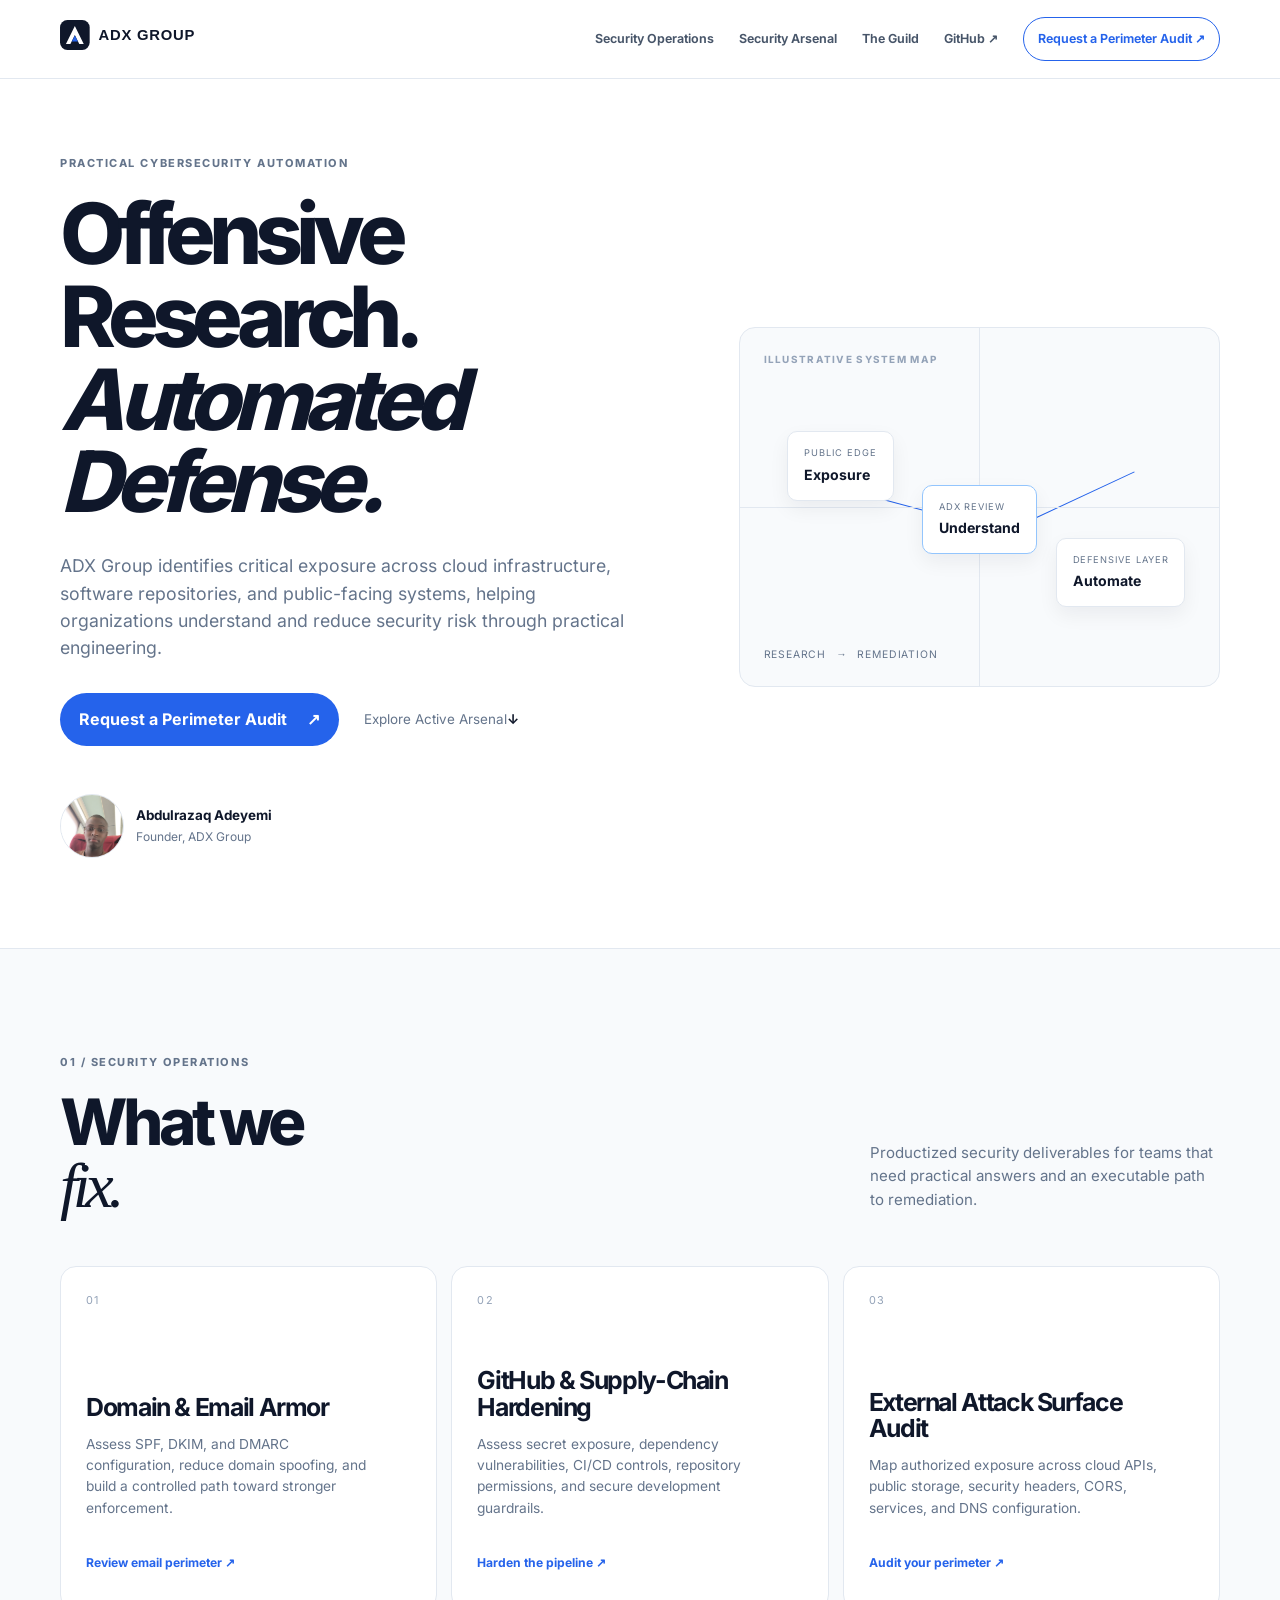
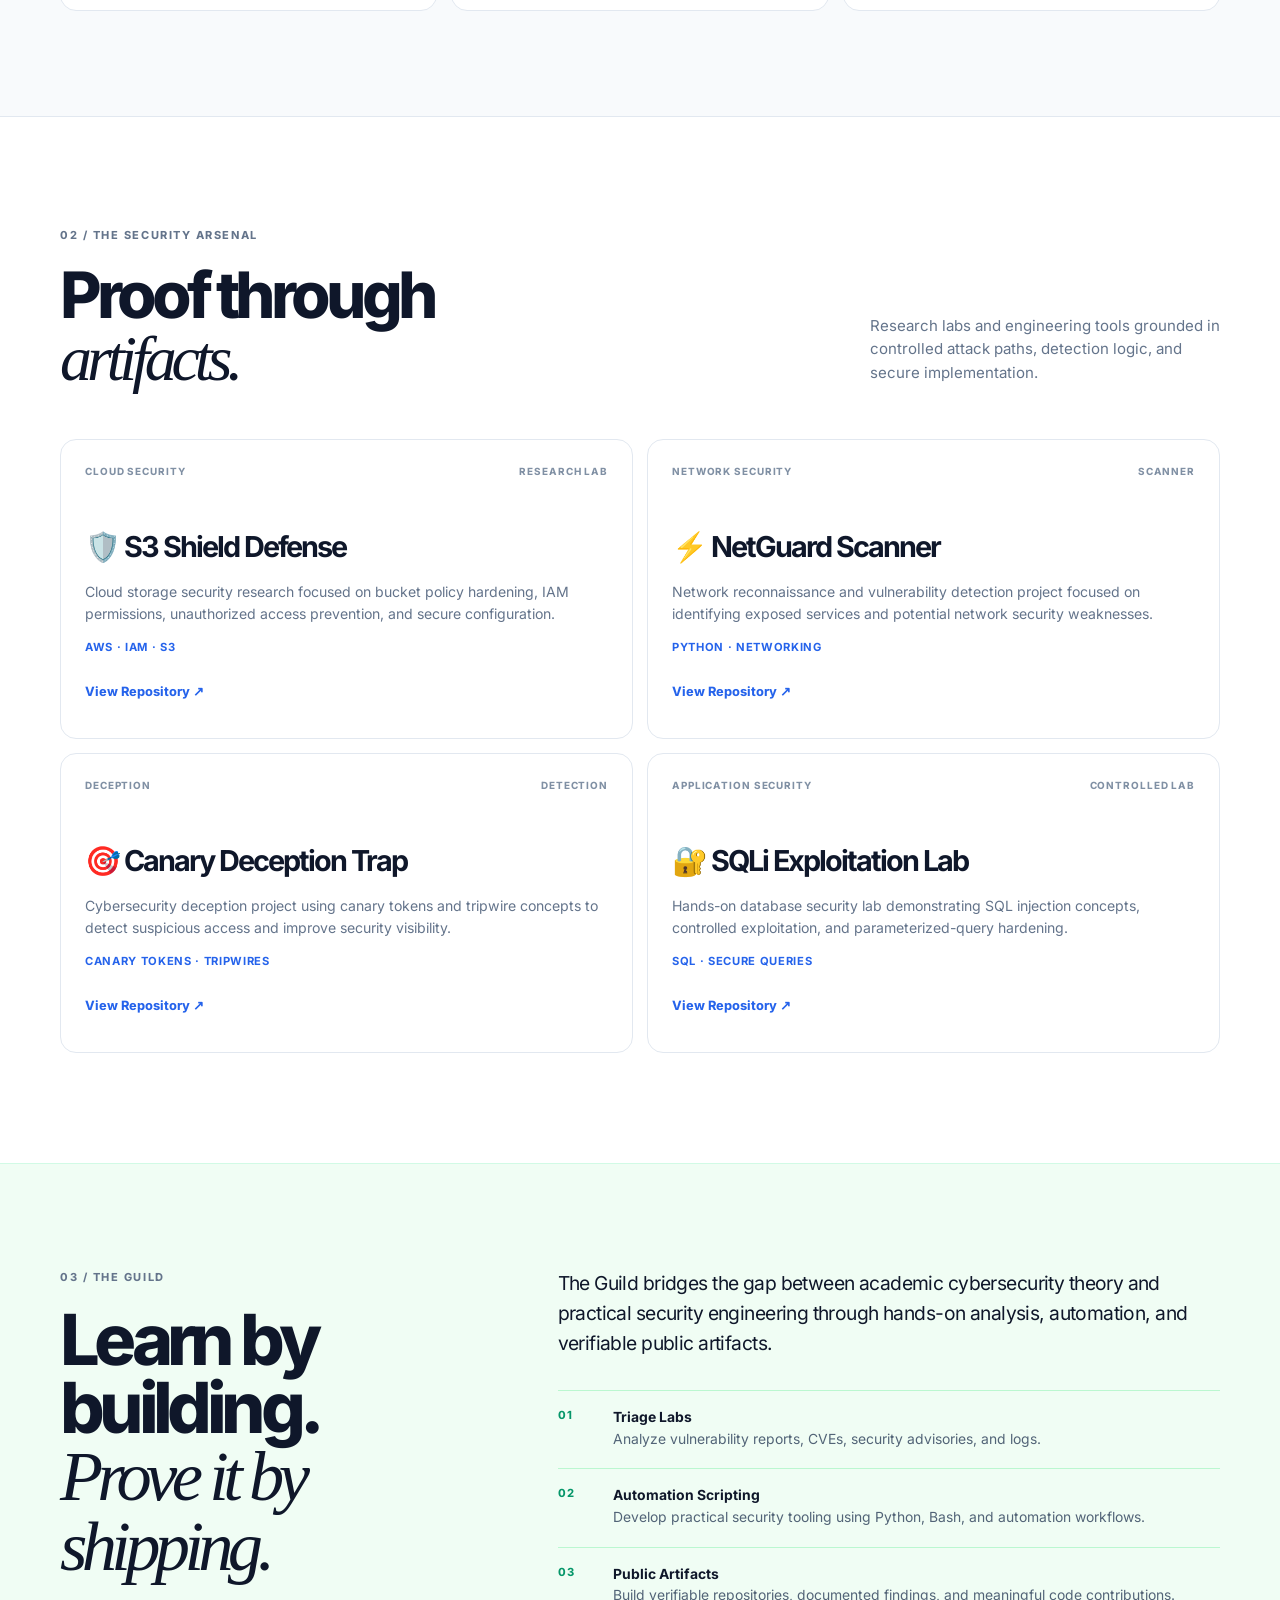
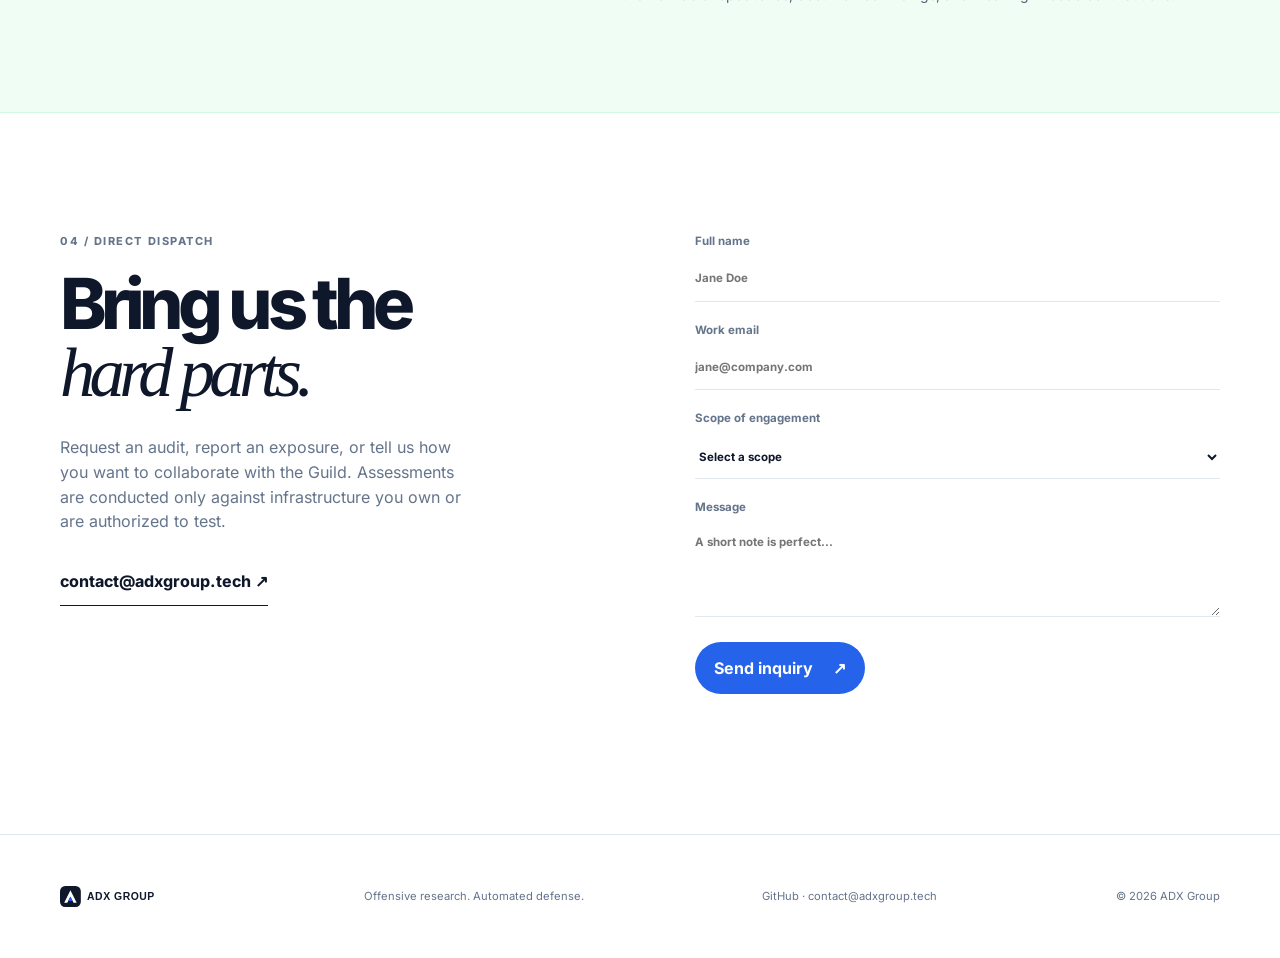
==== commit 98f2cd3e: "Build flagship ADX Group security site Co-authored-by: Copilot <223556219+Copilot@users.noreply.gith" ====
--- a/templates/index.html
+++ b/templates/index.html
@@ -3,19 +3,19 @@
 <head>
   <meta charset="utf-8">
   <meta name="viewport" content="width=device-width, initial-scale=1">
-  <meta name="description" content="ADX Group is an offensive and defensive security practice founded by Abdulrazaq Adeyemi. We audit, automate, and harden code, cloud infrastructure, and attack surfaces.">
+  <meta name="description" content="ADX Group is an offensive and defensive security practice founded by Abdulrazaq Adeyemi. Practical cybersecurity automation for high-momentum organizations.">
   <meta name="theme-color" content="#ffffff">
   <link rel="canonical" href="https://adxgroup.tech/">
   <meta property="og:type" content="website">
   <meta property="og:url" content="https://adxgroup.tech/">
-  <meta property="og:title" content="ADX Group — Offensive &amp; Defensive Security">
-  <meta property="og:description" content="Security automation and engineering for modern attack surfaces.">
+  <meta property="og:title" content="ADX Group — Offensive Research. Automated Defense.">
+  <meta property="og:description" content="Practical cybersecurity automation for modern cloud infrastructure, software delivery pipelines, and public-facing systems.">
   <meta property="og:image" content="https://adxgroup.tech/assets/brand/og-image.png?v=2">
   <meta name="twitter:card" content="summary_large_image">
-  <meta name="twitter:title" content="ADX Group — Offensive &amp; Defensive Security">
-  <meta name="twitter:description" content="Security automation and engineering for modern attack surfaces.">
+  <meta name="twitter:title" content="ADX Group — Offensive Research. Automated Defense.">
+  <meta name="twitter:description" content="Practical cybersecurity automation for modern cloud infrastructure, software delivery pipelines, and public-facing systems.">
   <meta name="twitter:image" content="https://adxgroup.tech/assets/brand/og-image.png?v=2">
-  <title>ADX Group — Offensive &amp; Defensive Security</title>
+  <title>ADX Group — Offensive Research. Automated Defense.</title>
   <link rel="icon" href="/assets/brand/favicon.svg" type="image/svg+xml">
   <link rel="stylesheet" href="/static/css/style.css?v=2">
 </head>
@@ -24,65 +24,74 @@
     <nav class="nav container" aria-label="Main navigation">
       <a class="brand" href="/" aria-label="ADX Group home"><img src="/assets/brand/logo-lockup.svg" alt="ADX Group"></a>
       <div class="nav-links">
-        <a href="#services">Security Operations</a><a href="#projects">The Security Arsenal</a><a href="#guild">The Guild</a>
+        <a href="#services">Security Operations</a><a href="#projects">Security Arsenal</a><a href="#guild">The Guild</a>
         <a href="https://github.com/hardex001-tech" target="_blank" rel="noopener noreferrer">GitHub ↗</a>
-        <a class="nav-cta" href="#contact">Schedule a Security Review ↗</a>
+        <a class="nav-cta" href="#contact">Request a Perimeter Audit ↗</a>
       </div>
       <button class="menu-button" type="button" aria-expanded="false" aria-controls="mobile-menu">Menu</button>
     </nav>
     <div id="mobile-menu" class="mobile-menu container">
-      <a href="#services">Security Operations</a><a href="#projects">The Security Arsenal</a><a href="#guild">The Guild</a>
-      <a href="https://github.com/hardex001-tech" target="_blank" rel="noopener noreferrer">GitHub ↗</a><a href="#contact">Contact</a>
+      <a href="#services">Security Operations</a><a href="#projects">Security Arsenal</a><a href="#guild">The Guild</a>
+      <a href="https://github.com/hardex001-tech" target="_blank" rel="noopener noreferrer">GitHub ↗</a><a href="#contact">Direct Dispatch</a>
     </div>
   </header>
 
   <main>
     <section class="hero container">
       <div class="hero-copy">
-        <p class="eyebrow">Offensive &amp; Defensive Security Automation</p>
-        <h1>Engineering resilience against modern attack vectors.</h1>
-        <p class="hero-intro">ADX Group is an agile security practice that audits, automates, and hardens code, cloud infrastructure, and public attack surfaces.</p>
-        <div class="hero-actions"><a class="button button-accent" href="#contact">Schedule a Security Review <span aria-hidden="true">↗</span></a><a class="text-link" href="#projects">See the engineering work <span>↓</span></a></div>
+        <p class="eyebrow">Practical cybersecurity automation</p>
+        <h1>Offensive Research.<br><em>Automated Defense.</em></h1>
+        <p class="hero-intro">ADX Group identifies critical exposure across cloud infrastructure, software repositories, and public-facing systems, helping organizations understand and reduce security risk through practical engineering.</p>
+        <div class="hero-actions"><a class="button button-accent" href="#contact">Request a Perimeter Audit <span aria-hidden="true">↗</span></a><a class="text-link" href="#projects">Explore Active Arsenal <span>↓</span></a></div>
+        <div class="founder-signature">
+          <img src="/assets/profile.jpg?v=2" alt="Abdulrazaq Adeyemi" class="signature-photo" onerror="this.hidden=true">
+          <div><strong>Abdulrazaq Adeyemi</strong><span>Founder, ADX Group</span></div>
+        </div>
       </div>
-      <aside class="founder-card" aria-label="Founder profile">
-        <img src="/assets/profile.jpg?v=2" alt="Abdulrazaq Adeyemi" class="founder-photo">
-        <div class="founder-caption"><strong>Abdulrazaq Adeyemi</strong><span>Founder, ADX Group</span><small>Offensive &amp; Defensive Security</small></div>
-      </aside>
+      <div class="hero-visual" aria-label="Illustrative security engineering system map">
+        <div class="visual-label">ILLUSTRATIVE SYSTEM MAP</div>
+        <div class="map-node node-origin"><span>PUBLIC EDGE</span><strong>Exposure</strong></div>
+        <div class="map-node node-core"><span>ADX REVIEW</span><strong>Understand</strong></div>
+        <div class="map-node node-defend"><span>DEFENSIVE LAYER</span><strong>Automate</strong></div>
+        <div class="map-line line-one"></div><div class="map-line line-two"></div>
+        <div class="visual-footer"><span>Research</span><span>→</span><span>Remediation</span></div>
+      </div>
     </section>
 
     <section id="services" class="services-section">
       <div class="container">
-        <div class="section-heading"><div><p class="eyebrow">01 / Security operations &amp; services</p><h2>Find the gap.<br><em>Close the gap.</em></h2></div><p class="section-intro">Focused security capabilities for teams that need practical answers and an executable path to remediation.</p></div>
+        <div class="section-heading"><div><p class="eyebrow">01 / Security operations</p><h2>What we<br><em>fix.</em></h2></div><p class="section-intro">Productized security deliverables for teams that need practical answers and an executable path to remediation.</p></div>
         <div class="service-grid">
-          <article class="service-card"><span class="card-index">01</span><div><h3>Domain &amp; Email Perimeter Defense</h3><p>DMARC, SPF, and DKIM enforcement, anti-spoofing, and Business Email Compromise prevention.</p><a href="#contact" class="card-link">Discuss perimeter defense ↗</a></div></article>
-          <article class="service-card"><span class="card-index">02</span><div><h3>CI/CD &amp; Supply-Chain Hardening</h3><p>Automated secret scanning, dependency vulnerability detection, CVE triage, and repository guardrails.</p><a href="#contact" class="card-link">Harden your pipeline ↗</a></div></article>
-          <article class="service-card"><span class="card-index">03</span><div><h3>External Attack Surface &amp; Cloud Audits</h3><p>Misconfiguration reviews, exposed API detection, and pragmatic remediation roadmaps.</p><a href="#contact" class="card-link">Review your exposure ↗</a></div></article>
+          <article class="service-card"><span class="card-index">01</span><div><h3>Domain &amp; Email Armor</h3><p>Assess SPF, DKIM, and DMARC configuration, reduce domain spoofing, and build a controlled path toward stronger enforcement.</p><a href="#contact" class="card-link">Review email perimeter ↗</a></div></article>
+          <article class="service-card"><span class="card-index">02</span><div><h3>GitHub &amp; Supply-Chain Hardening</h3><p>Assess secret exposure, dependency vulnerabilities, CI/CD controls, repository permissions, and secure development guardrails.</p><a href="#contact" class="card-link">Harden the pipeline ↗</a></div></article>
+          <article class="service-card"><span class="card-index">03</span><div><h3>External Attack Surface Audit</h3><p>Map authorized exposure across cloud APIs, public storage, security headers, CORS, services, and DNS configuration.</p><a href="#contact" class="card-link">Audit your perimeter ↗</a></div></article>
         </div>
       </div>
     </section>
 
     <section id="projects" class="section container">
-      <div class="section-heading"><div><p class="eyebrow">02 / The security arsenal</p><h2>Artifacts that<br><em>show the work.</em></h2></div><p class="section-intro">Open-source tools and working systems grounded in real attack paths, detection logic, and automation.</p></div>
+      <div class="section-heading"><div><p class="eyebrow">02 / The security arsenal</p><h2>Proof through<br><em>artifacts.</em></h2></div><p class="section-intro">Research labs and engineering tools grounded in controlled attack paths, detection logic, and secure implementation.</p></div>
       <div class="project-grid">
-        <article class="project-card"><div class="project-top"><span>AI security</span><span>OWASP LLM Top 10</span></div><div><h3>🛡️ ArmorLLM</h3><p>AI security and LLM red-teaming engine for adversarial prompt-injection testing and automated OWASP LLM Top 10 audits.</p><a href="https://github.com/hardex001-tech/ArmorLLM" target="_blank" rel="noopener noreferrer" class="project-link">View repository ↗</a></div></article>
-        <article class="project-card"><div class="project-top"><span>Cloud &amp; endpoint</span><span>MITRE ATT&amp;CK</span></div><div><h3>⚡ Sentinel-X</h3><p>Threat detection pipeline for MITRE ATT&amp;CK log correlation, endpoint telemetry analysis, and anomaly monitoring.</p><a href="https://github.com/hardex001-tech/Sentinel-X" target="_blank" rel="noopener noreferrer" class="project-link">View repository ↗</a></div></article>
-        <article class="project-card"><div class="project-top"><span>Automation</span><span>Python · ATS</span></div><div><h3>🎯 JobHunter</h3><p>Automated discovery and ATS optimization engine for multi-region resume tailoring, requirement parsing, and scoring.</p><a href="https://github.com/hardex001-tech/JobHunter" target="_blank" rel="noopener noreferrer" class="project-link">View repository ↗</a></div></article>
+        <article class="project-card"><div class="project-top"><span>Cloud security</span><span>Research lab</span></div><div><h3>🛡️ S3 Shield Defense</h3><p>Cloud storage security research focused on bucket policy hardening, IAM permissions, unauthorized access prevention, and secure configuration.</p><p class="stack-label">AWS · IAM · S3</p><a href="https://github.com/hardex001-tech/S3-Shield-Protocol-Defense-Lab" target="_blank" rel="noopener noreferrer" class="project-link">View Repository ↗</a></div></article>
+        <article class="project-card"><div class="project-top"><span>Network security</span><span>Scanner</span></div><div><h3>⚡ NetGuard Scanner</h3><p>Network reconnaissance and vulnerability detection project focused on identifying exposed services and potential network security weaknesses.</p><p class="stack-label">Python · Networking</p><a href="https://github.com/hardex001-tech/netguard-scanner" target="_blank" rel="noopener noreferrer" class="project-link">View Repository ↗</a></div></article>
+        <article class="project-card"><div class="project-top"><span>Deception</span><span>Detection</span></div><div><h3>🎯 Canary Deception Trap</h3><p>Cybersecurity deception project using canary tokens and tripwire concepts to detect suspicious access and improve security visibility.</p><p class="stack-label">Canary tokens · Tripwires</p><a href="https://github.com/hardex001-tech/Canary-Poison-Deception-Trap" target="_blank" rel="noopener noreferrer" class="project-link">View Repository ↗</a></div></article>
+        <article class="project-card"><div class="project-top"><span>Application security</span><span>Controlled lab</span></div><div><h3>🔐 SQLi Exploitation Lab</h3><p>Hands-on database security lab demonstrating SQL injection concepts, controlled exploitation, and parameterized-query hardening.</p><p class="stack-label">SQL · Secure queries</p><a href="https://github.com/hardex001-tech/sql-injection-payroll-lab" target="_blank" rel="noopener noreferrer" class="project-link">View Repository ↗</a></div></article>
       </div>
     </section>
 
     <section id="guild" class="guild-section">
       <div class="container guild-grid">
-        <div><p class="eyebrow">03 / The Guild</p><h2>Build proof<br><em>through practice.</em></h2></div>
-        <div><p class="guild-lead">ADX Guild gives students and junior analysts hands-on offensive and defensive labs—not passive coursework.</p><div class="guild-points"><div><span>01</span><p><strong>Real vulnerability triage</strong><br>Investigate findings, understand impact, and write tickets developers can act on.</p></div><div><span>02</span><p><strong>Automation scripting</strong><br>Use Python and Bash to turn repeatable security work into reliable workflows.</p></div><div><span>03</span><p><strong>Open-source contribution</strong><br>Build a public portfolio that gives employers verified proof of competence.</p></div></div></div>
+        <div><p class="eyebrow">03 / The Guild</p><h2>Learn by building.<br><em>Prove it by shipping.</em></h2></div>
+        <div><p class="guild-lead">The Guild bridges the gap between academic cybersecurity theory and practical security engineering through hands-on analysis, automation, and verifiable public artifacts.</p><div class="guild-points"><div><span>01</span><p><strong>Triage Labs</strong><br>Analyze vulnerability reports, CVEs, security advisories, and logs.</p></div><div><span>02</span><p><strong>Automation Scripting</strong><br>Develop practical security tooling using Python, Bash, and automation workflows.</p></div><div><span>03</span><p><strong>Public Artifacts</strong><br>Build verifiable repositories, documented findings, and meaningful code contributions.</p></div></div></div>
       </div>
     </section>
 
     <section id="contact" class="contact-section container">
-      <div class="contact-copy"><p class="eyebrow">04 / Direct dispatch</p><h2>Bring us the<br><em>hard parts.</em></h2><p>Request an audit, report an exposure, or tell us how you want to collaborate with the Guild.</p><a class="email-link" href="mailto:contact@adxgroup.tech">contact@adxgroup.tech ↗</a></div>
+      <div class="contact-copy"><p class="eyebrow">04 / Direct dispatch</p><h2>Bring us the<br><em>hard parts.</em></h2><p>Request an audit, report an exposure, or tell us how you want to collaborate with the Guild. Assessments are conducted only against infrastructure you own or are authorized to test.</p><a class="email-link" href="mailto:contact@adxgroup.tech">contact@adxgroup.tech ↗</a></div>
       <form id="contact-form" class="contact-form">
         <label>Full name<input name="name" required autocomplete="name" placeholder="Jane Doe"></label>
         <label>Work email<input name="email" required type="email" autocomplete="email" placeholder="jane@company.com"></label>
-        <label>Scope of inquiry<select name="scope" required><option value="" selected disabled>Select a scope</option><option value="Audit">Security audit</option><option value="Hardening">Hardening &amp; automation</option><option value="Guild Collaboration">Guild collaboration</option></select></label>
+        <label>Scope of engagement<select name="scope" required><option value="" selected disabled>Select a scope</option><option value="Perimeter Audit">Perimeter Audit</option><option value="Pipeline Hardening">Pipeline Hardening</option><option value="Guild Collaboration">Guild Collaboration</option></select></label>
         <label>Message<textarea name="message" required rows="4" placeholder="A short note is perfect..."></textarea></label>
         <input class="honeypot" name="website" tabindex="-1" autocomplete="off">
         <button class="button button-accent" type="submit">Send inquiry <span aria-hidden="true">↗</span></button><p class="form-status" role="status" aria-live="polite"></p>
@@ -90,7 +99,7 @@
     </section>
   </main>
 
-  <footer class="site-footer"><div class="container footer-inner"><a class="brand brand-footer" href="/" aria-label="ADX Group home"><img src="/assets/brand/logo-lockup.svg" alt="ADX Group"></a><p>Offensive &amp; defensive security automation.</p><p><a href="https://github.com/hardex001-tech" target="_blank" rel="noopener noreferrer">GitHub</a> · <a href="mailto:contact@adxgroup.tech">contact@adxgroup.tech</a></p><p>© 2026 ADX Group</p></div></footer>
+  <footer class="site-footer"><div class="container footer-inner"><a class="brand brand-footer" href="/" aria-label="ADX Group home"><img src="/assets/brand/logo-lockup.svg" alt="ADX Group"></a><p>Offensive research. Automated defense.</p><p><a href="https://github.com/hardex001-tech" target="_blank" rel="noopener noreferrer">GitHub</a> · <a href="mailto:contact@adxgroup.tech">contact@adxgroup.tech</a></p><p>© 2026 ADX Group</p></div></footer>
   <script src="/static/js/main.js"></script>
 </body>
 </html>
--- a/static/css/style.css
+++ b/static/css/style.css
@@ -3,8 +3,9 @@
 *{box-sizing:border-box}html{scroll-behavior:smooth}body{margin:0;background:var(--paper);color:var(--ink);font-family:Inter,Arial,sans-serif;line-height:1.55;-webkit-font-smoothing:antialiased}a{color:inherit;text-decoration:none}.container{width:min(1160px,calc(100% - 48px));margin-inline:auto}p{max-width:65ch}a,button,input,select,textarea{min-height:44px}.nav-links a,.mobile-menu a,.text-link,.card-link,.project-link,.email-link,.footer-inner a{display:inline-flex;align-items:center}
 .site-header{position:sticky;top:0;z-index:10;background:rgba(255,255,255,.95);backdrop-filter:blur(16px);border-bottom:1px solid var(--line)}.nav{height:78px;display:flex;align-items:center;justify-content:space-between}.brand{display:block;width:178px}.brand img{display:block;width:100%;height:auto}.nav-links{display:flex;align-items:center;gap:25px;color:#475569;font-size:.78rem;font-weight:650}.nav-links a:not(.nav-cta):hover,.text-link:hover span,.card-link:hover,.project-link:hover,.email-link:hover{color:var(--accent)}.nav-cta{padding:10px 14px;border:1px solid var(--accent);border-radius:100px;color:var(--accent)}.nav-cta:hover{background:var(--accent);color:#fff}.menu-button,.mobile-menu{display:none}:focus-visible{outline:3px solid #93c5fd;outline-offset:3px}
 .hero{min-height:650px;display:grid;grid-template-columns:1.1fr .9fr;gap:90px;align-items:center;padding-top:76px;padding-bottom:90px}.eyebrow{margin:0 0 20px;font-size:.69rem;letter-spacing:.14em;text-transform:uppercase;font-weight:750;color:#64748b}.hero h1{max-width:740px;font-size:clamp(3.2rem,6.6vw,6.5rem);letter-spacing:-.085em;line-height:.98;margin:0;font-weight:780}.hero-intro{max-width:65ch;margin:29px 0 32px;color:var(--muted);font-size:1.1rem}.hero-actions{display:flex;align-items:center;gap:25px}.button{display:inline-flex;align-items:center;gap:20px;border:0;border-radius:100px;padding:14px 19px;font:inherit;font-weight:700;cursor:pointer;transition:transform .2s,background .2s}.button:hover{transform:translateY(-2px)}.button-accent{background:var(--accent);color:#fff}.button-accent:hover{background:var(--accent-dark)}.text-link{font-size:.84rem;color:var(--muted)}.text-link span{color:var(--ink);font-weight:700}
-.founder-card{position:relative;max-width:410px;justify-self:end;background:var(--soft);padding:14px 14px 0;border:1px solid var(--line);border-radius:var(--radius);box-shadow:0 20px 50px rgba(15,23,42,.08)}.founder-photo{display:block;width:100%;aspect-ratio:4/5;object-fit:cover;object-position:center top;filter:saturate(.88)}.founder-caption{display:grid;gap:3px;padding:18px 8px 20px}.founder-caption strong{font-size:1.05rem}.founder-caption span{color:var(--accent);font-size:.82rem;font-weight:650}.founder-caption small{color:var(--muted);font-size:.72rem}
+.founder-signature{display:flex;align-items:center;gap:12px;margin-top:48px}.signature-photo{width:64px;height:64px;border:1px solid var(--line);border-radius:50%;object-fit:cover;object-position:center top}.founder-signature div{display:grid;gap:2px}.founder-signature strong{font-size:.84rem}.founder-signature span{color:var(--muted);font-size:.75rem}
+.hero-visual{position:relative;min-height:360px;align-self:center;border:1px solid var(--line);border-radius:var(--radius);background:var(--soft);overflow:hidden}.hero-visual:before,.hero-visual:after{content:"";position:absolute;background:var(--line)}.hero-visual:before{width:1px;height:100%;left:50%}.hero-visual:after{height:1px;width:100%;top:50%}.visual-label{position:absolute;top:24px;left:24px;color:#94a3b8;font-size:.62rem;letter-spacing:.13em;font-weight:750}.map-node{position:absolute;z-index:1;display:grid;gap:3px;padding:14px 16px;background:#fff;border:1px solid var(--border-strong,var(--line));border-radius:10px;box-shadow:0 8px 20px rgba(15,23,42,.06)}.map-node span{color:var(--muted);font-size:.58rem;letter-spacing:.1em}.map-node strong{font-size:.88rem}.node-origin{left:10%;top:29%}.node-core{left:38%;top:44%;border-color:#93c5fd}.node-defend{right:7%;bottom:22%}.map-line{position:absolute;z-index:0;height:1px;background:var(--accent);transform-origin:left center}.line-one{width:31%;left:30%;top:48%;transform:rotate(15deg)}.line-two{width:28%;left:57%;top:56%;transform:rotate(-25deg)}.visual-footer{position:absolute;bottom:22px;left:24px;display:flex;gap:10px;color:var(--muted);font-size:.65rem;letter-spacing:.08em;text-transform:uppercase}
 .services-section{background:var(--soft);border-block:1px solid var(--line);padding:105px 0}.section-heading{display:flex;align-items:end;justify-content:space-between;margin-bottom:50px}.section-heading h2{font-size:clamp(2.8rem,5vw,5.2rem);letter-spacing:-.08em;line-height:.96;margin:0;font-weight:780}.section-heading h2 em,.guild-grid h2 em,.contact-copy h2 em{font-family:Georgia,serif;font-weight:400}.section-intro{max-width:350px;margin:0 0 5px;color:var(--muted);font-size:.94rem}.service-grid{display:grid;grid-template-columns:repeat(3,1fr);gap:14px}.service-card{min-height:345px;padding:25px;border:1px solid var(--line);border-radius:var(--radius);display:flex;flex-direction:column;justify-content:space-between;background:#fff;transition:border-color .2s,box-shadow .2s}.service-card:hover{border-color:#93c5fd;box-shadow:0 12px 30px rgba(37,99,235,.08)}.card-index{color:#94a3b8;font-size:.68rem;letter-spacing:.12em}.service-card h3{max-width:280px;font-size:1.55rem;letter-spacing:-.055em;line-height:1.08;margin:0 0 13px}.service-card p{max-width:290px;color:var(--muted);font-size:.86rem;margin:0 0 22px}.card-link{color:var(--accent);font-size:.76rem;font-weight:700}
-.section{padding:110px 0}.project-grid{display:grid;grid-template-columns:repeat(3,1fr);gap:14px}.project-card{min-height:350px;padding:24px;border:1px solid var(--line);border-radius:var(--radius);display:flex;flex-direction:column;justify-content:space-between;background:#fff;transition:transform .2s,border-color .2s,box-shadow .2s}.project-card:hover{transform:translateY(-3px);border-color:#93c5fd;box-shadow:0 12px 30px rgba(15,23,42,.06)}.project-top{display:flex;justify-content:space-between;gap:12px;color:#8090a4;font-size:.62rem;text-transform:uppercase;letter-spacing:.09em;font-weight:750}.project-card h3{font-size:1.8rem;letter-spacing:-.07em;margin:0 0 11px}.project-card p{color:var(--muted);font-size:.88rem;margin:0 0 20px}.project-link{color:var(--accent);font-size:.8rem;font-weight:750}.guild-section{background:#f0fdf4;border-block:1px solid #d1fae5;padding:105px 0}.guild-grid{display:grid;grid-template-columns:.75fr 1.25fr;gap:100px}.guild-grid h2{font-size:clamp(3rem,5.5vw,5.5rem);letter-spacing:-.08em;line-height:.96;margin:0;font-weight:780}.guild-lead{font-size:1.2rem;letter-spacing:-.03em;max-width:65ch;margin:0 0 32px}.guild-points{display:grid;gap:18px}.guild-points>div{display:grid;grid-template-columns:40px 1fr;gap:15px;border-top:1px solid #bbf7d0;padding-top:16px}.guild-points span{color:var(--teal);font-size:.7rem;font-weight:750;letter-spacing:.1em}.guild-points p{margin:0;color:#526477;font-size:.87rem}.guild-points strong{color:var(--ink)}
+.section{padding:110px 0}.project-grid{display:grid;grid-template-columns:repeat(2,1fr);gap:14px}.project-card{min-height:300px;padding:24px;border:1px solid var(--line);border-radius:var(--radius);display:flex;flex-direction:column;justify-content:space-between;background:#fff;transition:transform .2s,border-color .2s,box-shadow .2s}.project-card:hover{transform:translateY(-3px);border-color:#93c5fd;box-shadow:0 12px 30px rgba(15,23,42,.06)}.project-top{display:flex;justify-content:space-between;gap:12px;color:#8090a4;font-size:.62rem;text-transform:uppercase;letter-spacing:.09em;font-weight:750}.project-card h3{font-size:1.8rem;letter-spacing:-.07em;margin:0 0 11px}.project-card p{color:var(--muted);font-size:.88rem;margin:0 0 14px}.project-card .stack-label{color:var(--accent);font-size:.7rem;font-weight:700;letter-spacing:.06em;text-transform:uppercase}.project-link{color:var(--accent);font-size:.8rem;font-weight:750}.guild-section{background:#f0fdf4;border-block:1px solid #d1fae5;padding:105px 0}.guild-grid{display:grid;grid-template-columns:.75fr 1.25fr;gap:100px}.guild-grid h2{font-size:clamp(3rem,5.5vw,5.5rem);letter-spacing:-.08em;line-height:.96;margin:0;font-weight:780}.guild-lead{font-size:1.2rem;letter-spacing:-.03em;max-width:65ch;margin:0 0 32px}.guild-points{display:grid;gap:18px}.guild-points>div{display:grid;grid-template-columns:40px 1fr;gap:15px;border-top:1px solid #bbf7d0;padding-top:16px}.guild-points span{color:var(--teal);font-size:.7rem;font-weight:750;letter-spacing:.1em}.guild-points p{margin:0;color:#526477;font-size:.87rem}.guild-points strong{color:var(--ink)}
 .contact-section{display:grid;grid-template-columns:1fr 1fr;gap:110px;padding-top:120px;padding-bottom:120px}.contact-copy h2{font-size:clamp(3rem,5.5vw,5.3rem);letter-spacing:-.08em;line-height:.96;margin:0;font-weight:780}.contact-copy>p:not(.eyebrow){color:var(--muted);max-width:410px;margin:28px 0}.email-link{font-weight:750;border-bottom:1px solid var(--ink);padding-bottom:4px}.contact-form{display:grid;gap:20px;align-content:start}.contact-form label{font-size:.72rem;font-weight:700;color:var(--muted);display:grid;gap:7px}.contact-form input,.contact-form textarea,.contact-form select{width:100%;border:0;border-bottom:1px solid var(--line);background:transparent;padding:10px 0;font:inherit;color:var(--ink);outline:0;resize:vertical;border-radius:0}.contact-form input:focus,.contact-form textarea:focus,.contact-form select:focus{border-color:var(--accent)}.contact-form textarea{min-height:90px}.contact-form .button{justify-self:start;margin-top:5px}.form-status{font-size:.85rem;color:var(--teal);margin:0}.honeypot{position:absolute!important;left:-9999px!important}.site-footer{border-top:1px solid var(--line);padding:28px 0;color:var(--muted);font-size:.7rem}.footer-inner{display:flex;align-items:center;justify-content:space-between;gap:18px}.brand-footer{width:125px}.not-found{padding-top:18vh}.not-found h1{font-size:clamp(3.5rem,8vw,7rem);margin:18px 0 35px}.not-found em{font-family:Georgia,serif;font-weight:400}
-@media(max-width:760px){.container{width:min(100% - 36px,600px)}.nav{height:70px}.brand{width:145px}.nav-links{display:none}.menu-button{display:block;border:1px solid var(--line);background:#fff;color:var(--slate);border-radius:100px;padding:8px 13px;font:inherit;font-size:.78rem}.mobile-menu{padding:0 0 15px;gap:15px}.mobile-menu.open{display:flex;flex-direction:column}.hero{display:block;min-height:0;padding-top:68px;padding-bottom:65px}.hero h1{font-size:clamp(3.2rem,14vw,5.5rem)}.hero-actions{align-items:flex-start;flex-direction:column;gap:18px}.founder-card{margin:48px auto 0;max-width:420px}.services-section,.guild-section{padding:75px 0}.section{padding:75px 0}.section-heading{display:block;margin-bottom:32px}.section-intro{margin-top:20px}.service-grid,.project-grid{grid-template-columns:1fr}.service-card,.project-card{min-height:290px}.guild-grid{grid-template-columns:1fr;gap:45px}.contact-section{grid-template-columns:1fr;gap:50px;padding-top:80px;padding-bottom:85px}.footer-inner{align-items:flex-start;flex-wrap:wrap}.footer-inner p:last-child{width:100%;margin:0}}
+@media(max-width:760px){.container{width:min(100% - 36px,600px)}.nav{height:70px}.brand{width:145px}.nav-links{display:none}.menu-button{display:block;border:1px solid var(--line);background:#fff;color:var(--slate);border-radius:100px;padding:8px 13px;font:inherit;font-size:.78rem}.mobile-menu{padding:0 0 15px;gap:15px}.mobile-menu.open{display:flex;flex-direction:column}.hero{display:block;min-height:0;padding-top:68px;padding-bottom:65px}.hero h1{font-size:clamp(3.2rem,14vw,5.5rem)}.hero-actions{align-items:flex-start;flex-direction:column;gap:18px}.founder-signature{margin-top:38px}.hero-visual{min-height:330px;margin-top:48px}.map-node{padding:11px 12px}.map-node strong{font-size:.78rem}.services-section,.guild-section{padding:75px 0}.section{padding:75px 0}.section-heading{display:block;margin-bottom:32px}.section-intro{margin-top:20px}.service-grid,.project-grid{grid-template-columns:1fr}.service-card,.project-card{min-height:290px}.guild-grid{grid-template-columns:1fr;gap:45px}.contact-section{grid-template-columns:1fr;gap:50px;padding-top:80px;padding-bottom:85px}.footer-inner{align-items:flex-start;flex-wrap:wrap}.footer-inner p:last-child{width:100%;margin:0}}
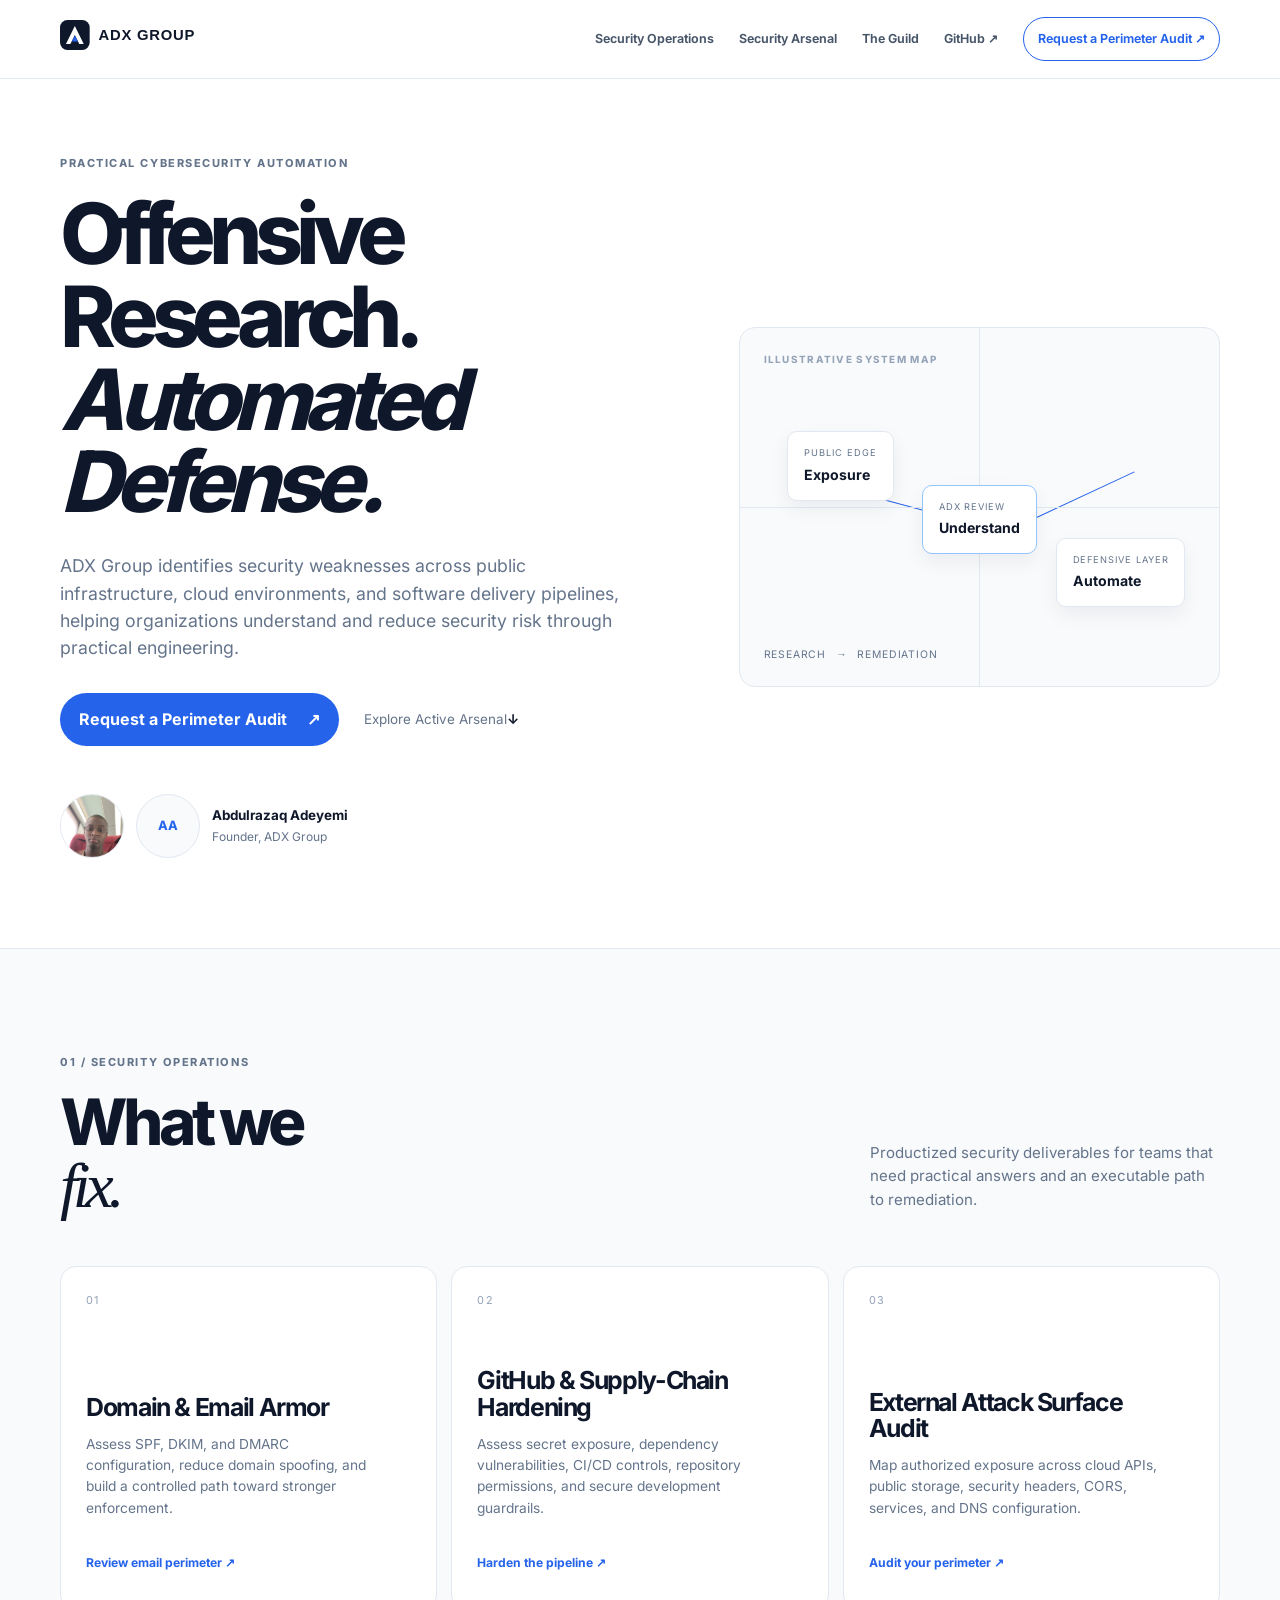
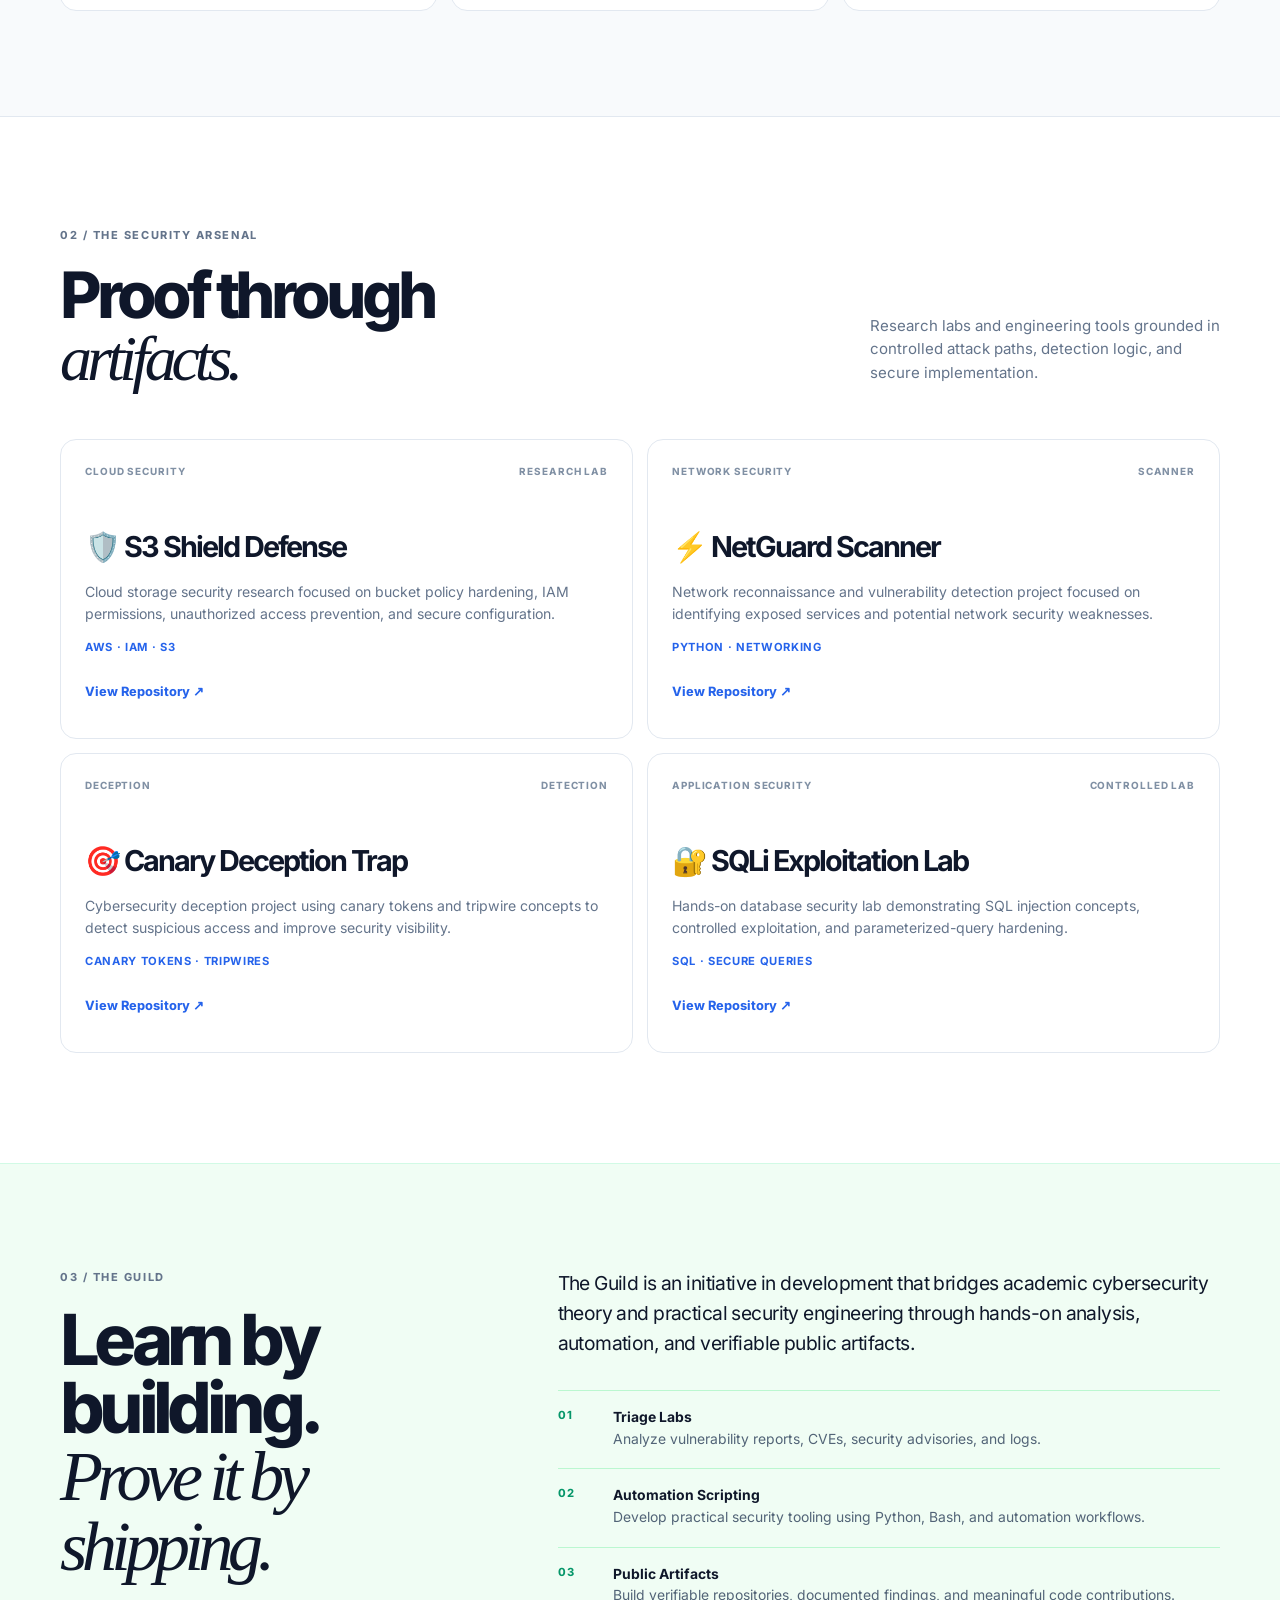
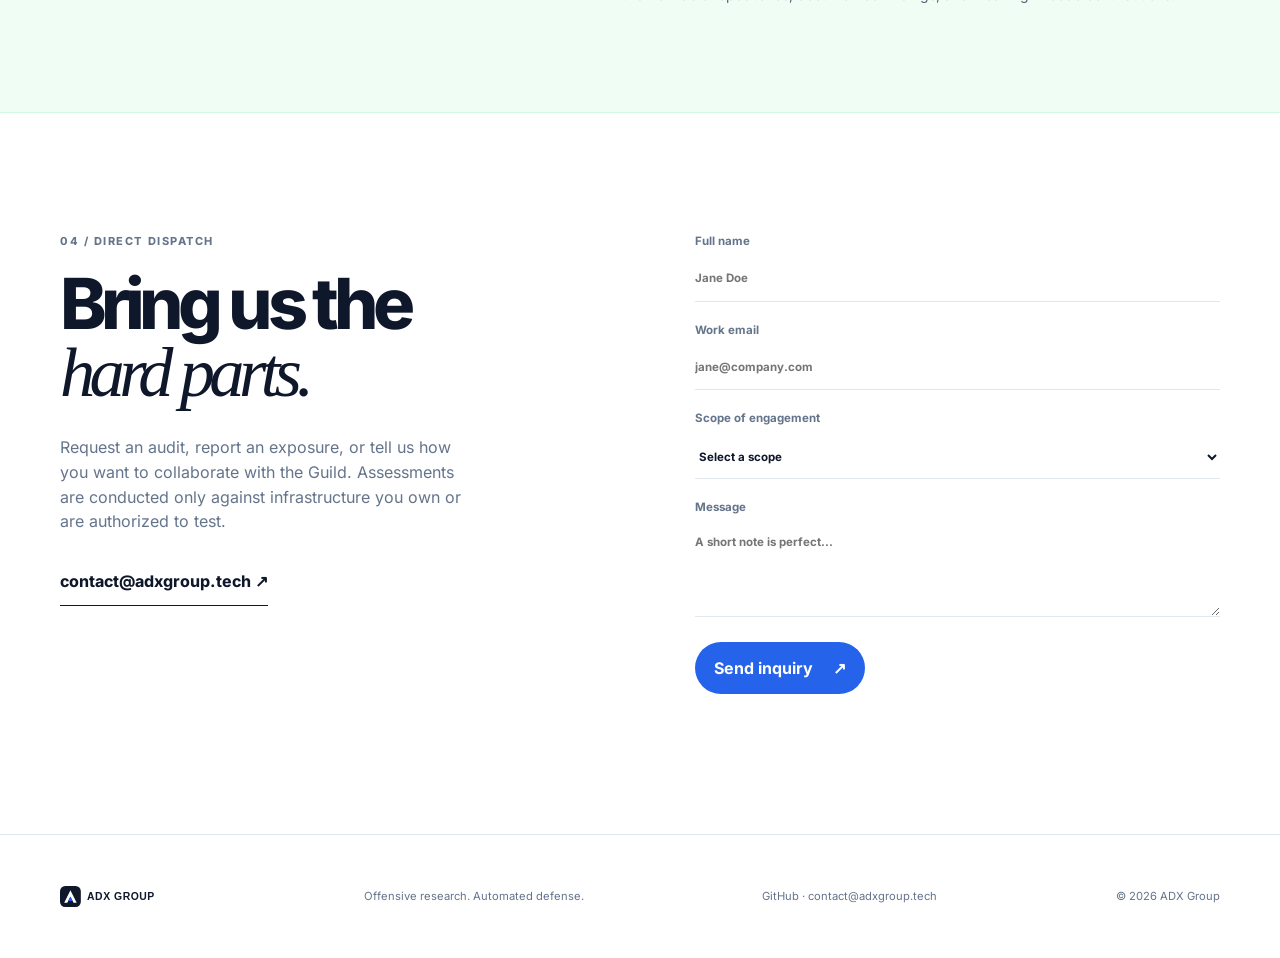
==== commit ae2b6187: "feat: complete executive redesign with real GitHub repos, small founder signature, and zero 404s" ====
--- a/templates/index.html
+++ b/templates/index.html
@@ -41,10 +41,11 @@
       <div class="hero-copy">
         <p class="eyebrow">Practical cybersecurity automation</p>
         <h1>Offensive Research.<br><em>Automated Defense.</em></h1>
-        <p class="hero-intro">ADX Group identifies critical exposure across cloud infrastructure, software repositories, and public-facing systems, helping organizations understand and reduce security risk through practical engineering.</p>
+        <p class="hero-intro">ADX Group identifies security weaknesses across public infrastructure, cloud environments, and software delivery pipelines, helping organizations understand and reduce security risk through practical engineering.</p>
         <div class="hero-actions"><a class="button button-accent" href="#contact">Request a Perimeter Audit <span aria-hidden="true">↗</span></a><a class="text-link" href="#projects">Explore Active Arsenal <span>↓</span></a></div>
         <div class="founder-signature">
-          <img src="/assets/profile.jpg?v=2" alt="Abdulrazaq Adeyemi" class="signature-photo" onerror="this.hidden=true">
+          <img src="/assets/profile.jpg?v=2" alt="Abdulrazaq Adeyemi" class="signature-photo">
+          <span class="signature-fallback" aria-hidden="true" hidden>AA</span>
           <div><strong>Abdulrazaq Adeyemi</strong><span>Founder, ADX Group</span></div>
         </div>
       </div>
@@ -82,7 +83,7 @@
     <section id="guild" class="guild-section">
       <div class="container guild-grid">
         <div><p class="eyebrow">03 / The Guild</p><h2>Learn by building.<br><em>Prove it by shipping.</em></h2></div>
-        <div><p class="guild-lead">The Guild bridges the gap between academic cybersecurity theory and practical security engineering through hands-on analysis, automation, and verifiable public artifacts.</p><div class="guild-points"><div><span>01</span><p><strong>Triage Labs</strong><br>Analyze vulnerability reports, CVEs, security advisories, and logs.</p></div><div><span>02</span><p><strong>Automation Scripting</strong><br>Develop practical security tooling using Python, Bash, and automation workflows.</p></div><div><span>03</span><p><strong>Public Artifacts</strong><br>Build verifiable repositories, documented findings, and meaningful code contributions.</p></div></div></div>
+        <div><p class="guild-lead">The Guild is an initiative in development that bridges academic cybersecurity theory and practical security engineering through hands-on analysis, automation, and verifiable public artifacts.</p><div class="guild-points"><div><span>01</span><p><strong>Triage Labs</strong><br>Analyze vulnerability reports, CVEs, security advisories, and logs.</p></div><div><span>02</span><p><strong>Automation Scripting</strong><br>Develop practical security tooling using Python, Bash, and automation workflows.</p></div><div><span>03</span><p><strong>Public Artifacts</strong><br>Build verifiable repositories, documented findings, and meaningful code contributions.</p></div></div></div>
       </div>
     </section>
 
--- a/static/css/style.css
+++ b/static/css/style.css
@@ -3,9 +3,10 @@
 *{box-sizing:border-box}html{scroll-behavior:smooth}body{margin:0;background:var(--paper);color:var(--ink);font-family:Inter,Arial,sans-serif;line-height:1.55;-webkit-font-smoothing:antialiased}a{color:inherit;text-decoration:none}.container{width:min(1160px,calc(100% - 48px));margin-inline:auto}p{max-width:65ch}a,button,input,select,textarea{min-height:44px}.nav-links a,.mobile-menu a,.text-link,.card-link,.project-link,.email-link,.footer-inner a{display:inline-flex;align-items:center}
 .site-header{position:sticky;top:0;z-index:10;background:rgba(255,255,255,.95);backdrop-filter:blur(16px);border-bottom:1px solid var(--line)}.nav{height:78px;display:flex;align-items:center;justify-content:space-between}.brand{display:block;width:178px}.brand img{display:block;width:100%;height:auto}.nav-links{display:flex;align-items:center;gap:25px;color:#475569;font-size:.78rem;font-weight:650}.nav-links a:not(.nav-cta):hover,.text-link:hover span,.card-link:hover,.project-link:hover,.email-link:hover{color:var(--accent)}.nav-cta{padding:10px 14px;border:1px solid var(--accent);border-radius:100px;color:var(--accent)}.nav-cta:hover{background:var(--accent);color:#fff}.menu-button,.mobile-menu{display:none}:focus-visible{outline:3px solid #93c5fd;outline-offset:3px}
 .hero{min-height:650px;display:grid;grid-template-columns:1.1fr .9fr;gap:90px;align-items:center;padding-top:76px;padding-bottom:90px}.eyebrow{margin:0 0 20px;font-size:.69rem;letter-spacing:.14em;text-transform:uppercase;font-weight:750;color:#64748b}.hero h1{max-width:740px;font-size:clamp(3.2rem,6.6vw,6.5rem);letter-spacing:-.085em;line-height:.98;margin:0;font-weight:780}.hero-intro{max-width:65ch;margin:29px 0 32px;color:var(--muted);font-size:1.1rem}.hero-actions{display:flex;align-items:center;gap:25px}.button{display:inline-flex;align-items:center;gap:20px;border:0;border-radius:100px;padding:14px 19px;font:inherit;font-weight:700;cursor:pointer;transition:transform .2s,background .2s}.button:hover{transform:translateY(-2px)}.button-accent{background:var(--accent);color:#fff}.button-accent:hover{background:var(--accent-dark)}.text-link{font-size:.84rem;color:var(--muted)}.text-link span{color:var(--ink);font-weight:700}
-.founder-signature{display:flex;align-items:center;gap:12px;margin-top:48px}.signature-photo{width:64px;height:64px;border:1px solid var(--line);border-radius:50%;object-fit:cover;object-position:center top}.founder-signature div{display:grid;gap:2px}.founder-signature strong{font-size:.84rem}.founder-signature span{color:var(--muted);font-size:.75rem}
+.founder-signature{display:flex;align-items:center;gap:12px;margin-top:48px}.signature-photo,.signature-fallback{width:64px;height:64px;min-width:64px;min-height:64px;max-width:64px;max-height:64px;border:1px solid var(--line);border-radius:50%;object-fit:cover;object-position:center;display:grid;place-items:center;flex-shrink:0}.signature-fallback{background:var(--soft);color:var(--accent);font-size:.8rem;font-weight:750}.founder-signature div{display:grid;gap:2px}.founder-signature strong{font-size:.84rem}.founder-signature div span{color:var(--muted);font-size:.75rem}
 .hero-visual{position:relative;min-height:360px;align-self:center;border:1px solid var(--line);border-radius:var(--radius);background:var(--soft);overflow:hidden}.hero-visual:before,.hero-visual:after{content:"";position:absolute;background:var(--line)}.hero-visual:before{width:1px;height:100%;left:50%}.hero-visual:after{height:1px;width:100%;top:50%}.visual-label{position:absolute;top:24px;left:24px;color:#94a3b8;font-size:.62rem;letter-spacing:.13em;font-weight:750}.map-node{position:absolute;z-index:1;display:grid;gap:3px;padding:14px 16px;background:#fff;border:1px solid var(--border-strong,var(--line));border-radius:10px;box-shadow:0 8px 20px rgba(15,23,42,.06)}.map-node span{color:var(--muted);font-size:.58rem;letter-spacing:.1em}.map-node strong{font-size:.88rem}.node-origin{left:10%;top:29%}.node-core{left:38%;top:44%;border-color:#93c5fd}.node-defend{right:7%;bottom:22%}.map-line{position:absolute;z-index:0;height:1px;background:var(--accent);transform-origin:left center}.line-one{width:31%;left:30%;top:48%;transform:rotate(15deg)}.line-two{width:28%;left:57%;top:56%;transform:rotate(-25deg)}.visual-footer{position:absolute;bottom:22px;left:24px;display:flex;gap:10px;color:var(--muted);font-size:.65rem;letter-spacing:.08em;text-transform:uppercase}
 .services-section{background:var(--soft);border-block:1px solid var(--line);padding:105px 0}.section-heading{display:flex;align-items:end;justify-content:space-between;margin-bottom:50px}.section-heading h2{font-size:clamp(2.8rem,5vw,5.2rem);letter-spacing:-.08em;line-height:.96;margin:0;font-weight:780}.section-heading h2 em,.guild-grid h2 em,.contact-copy h2 em{font-family:Georgia,serif;font-weight:400}.section-intro{max-width:350px;margin:0 0 5px;color:var(--muted);font-size:.94rem}.service-grid{display:grid;grid-template-columns:repeat(3,1fr);gap:14px}.service-card{min-height:345px;padding:25px;border:1px solid var(--line);border-radius:var(--radius);display:flex;flex-direction:column;justify-content:space-between;background:#fff;transition:border-color .2s,box-shadow .2s}.service-card:hover{border-color:#93c5fd;box-shadow:0 12px 30px rgba(37,99,235,.08)}.card-index{color:#94a3b8;font-size:.68rem;letter-spacing:.12em}.service-card h3{max-width:280px;font-size:1.55rem;letter-spacing:-.055em;line-height:1.08;margin:0 0 13px}.service-card p{max-width:290px;color:var(--muted);font-size:.86rem;margin:0 0 22px}.card-link{color:var(--accent);font-size:.76rem;font-weight:700}
 .section{padding:110px 0}.project-grid{display:grid;grid-template-columns:repeat(2,1fr);gap:14px}.project-card{min-height:300px;padding:24px;border:1px solid var(--line);border-radius:var(--radius);display:flex;flex-direction:column;justify-content:space-between;background:#fff;transition:transform .2s,border-color .2s,box-shadow .2s}.project-card:hover{transform:translateY(-3px);border-color:#93c5fd;box-shadow:0 12px 30px rgba(15,23,42,.06)}.project-top{display:flex;justify-content:space-between;gap:12px;color:#8090a4;font-size:.62rem;text-transform:uppercase;letter-spacing:.09em;font-weight:750}.project-card h3{font-size:1.8rem;letter-spacing:-.07em;margin:0 0 11px}.project-card p{color:var(--muted);font-size:.88rem;margin:0 0 14px}.project-card .stack-label{color:var(--accent);font-size:.7rem;font-weight:700;letter-spacing:.06em;text-transform:uppercase}.project-link{color:var(--accent);font-size:.8rem;font-weight:750}.guild-section{background:#f0fdf4;border-block:1px solid #d1fae5;padding:105px 0}.guild-grid{display:grid;grid-template-columns:.75fr 1.25fr;gap:100px}.guild-grid h2{font-size:clamp(3rem,5.5vw,5.5rem);letter-spacing:-.08em;line-height:.96;margin:0;font-weight:780}.guild-lead{font-size:1.2rem;letter-spacing:-.03em;max-width:65ch;margin:0 0 32px}.guild-points{display:grid;gap:18px}.guild-points>div{display:grid;grid-template-columns:40px 1fr;gap:15px;border-top:1px solid #bbf7d0;padding-top:16px}.guild-points span{color:var(--teal);font-size:.7rem;font-weight:750;letter-spacing:.1em}.guild-points p{margin:0;color:#526477;font-size:.87rem}.guild-points strong{color:var(--ink)}
 .contact-section{display:grid;grid-template-columns:1fr 1fr;gap:110px;padding-top:120px;padding-bottom:120px}.contact-copy h2{font-size:clamp(3rem,5.5vw,5.3rem);letter-spacing:-.08em;line-height:.96;margin:0;font-weight:780}.contact-copy>p:not(.eyebrow){color:var(--muted);max-width:410px;margin:28px 0}.email-link{font-weight:750;border-bottom:1px solid var(--ink);padding-bottom:4px}.contact-form{display:grid;gap:20px;align-content:start}.contact-form label{font-size:.72rem;font-weight:700;color:var(--muted);display:grid;gap:7px}.contact-form input,.contact-form textarea,.contact-form select{width:100%;border:0;border-bottom:1px solid var(--line);background:transparent;padding:10px 0;font:inherit;color:var(--ink);outline:0;resize:vertical;border-radius:0}.contact-form input:focus,.contact-form textarea:focus,.contact-form select:focus{border-color:var(--accent)}.contact-form textarea{min-height:90px}.contact-form .button{justify-self:start;margin-top:5px}.form-status{font-size:.85rem;color:var(--teal);margin:0}.honeypot{position:absolute!important;left:-9999px!important}.site-footer{border-top:1px solid var(--line);padding:28px 0;color:var(--muted);font-size:.7rem}.footer-inner{display:flex;align-items:center;justify-content:space-between;gap:18px}.brand-footer{width:125px}.not-found{padding-top:18vh}.not-found h1{font-size:clamp(3.5rem,8vw,7rem);margin:18px 0 35px}.not-found em{font-family:Georgia,serif;font-weight:400}
-@media(max-width:760px){.container{width:min(100% - 36px,600px)}.nav{height:70px}.brand{width:145px}.nav-links{display:none}.menu-button{display:block;border:1px solid var(--line);background:#fff;color:var(--slate);border-radius:100px;padding:8px 13px;font:inherit;font-size:.78rem}.mobile-menu{padding:0 0 15px;gap:15px}.mobile-menu.open{display:flex;flex-direction:column}.hero{display:block;min-height:0;padding-top:68px;padding-bottom:65px}.hero h1{font-size:clamp(3.2rem,14vw,5.5rem)}.hero-actions{align-items:flex-start;flex-direction:column;gap:18px}.founder-signature{margin-top:38px}.hero-visual{min-height:330px;margin-top:48px}.map-node{padding:11px 12px}.map-node strong{font-size:.78rem}.services-section,.guild-section{padding:75px 0}.section{padding:75px 0}.section-heading{display:block;margin-bottom:32px}.section-intro{margin-top:20px}.service-grid,.project-grid{grid-template-columns:1fr}.service-card,.project-card{min-height:290px}.guild-grid{grid-template-columns:1fr;gap:45px}.contact-section{grid-template-columns:1fr;gap:50px;padding-top:80px;padding-bottom:85px}.footer-inner{align-items:flex-start;flex-wrap:wrap}.footer-inner p:last-child{width:100%;margin:0}}
+@media(max-width:760px){.container{width:min(100% - 36px,600px)}.nav{height:70px}.brand{width:145px}.nav-links{display:none}.menu-button{display:block;border:1px solid var(--line);background:#fff;color:var(--slate);border-radius:100px;padding:8px 13px;font:inherit;font-size:.78rem}.mobile-menu{padding:0 0 15px;gap:15px}.mobile-menu.open{display:flex;flex-direction:column}.hero{display:block;min-height:0;padding-top:68px;padding-bottom:65px}.hero h1{font-size:clamp(3.2rem,14vw,5.5rem)}.hero-actions{align-items:flex-start;flex-direction:column;gap:18px}.founder-signature{margin-top:38px}.signature-photo,.signature-fallback{width:48px;height:48px;min-width:48px;min-height:48px;max-width:48px;max-height:48px}.hero-visual{min-height:330px;margin-top:48px}.map-node{padding:11px 12px}.map-node strong{font-size:.78rem}.services-section,.guild-section{padding:75px 0}.section{padding:75px 0}.section-heading{display:block;margin-bottom:32px}.section-intro{margin-top:20px}.service-grid,.project-grid{grid-template-columns:1fr}.service-card,.project-card{min-height:290px}.guild-grid{grid-template-columns:1fr;gap:45px}.contact-section{grid-template-columns:1fr;gap:50px;padding-top:80px;padding-bottom:85px}.footer-inner{align-items:flex-start;flex-wrap:wrap}.footer-inner p:last-child{width:100%;margin:0}}
+@media(prefers-reduced-motion:reduce){html{scroll-behavior:auto}*,*::before,*::after{transition-duration:.01ms!important;animation-duration:.01ms!important;animation-iteration-count:1!important}}
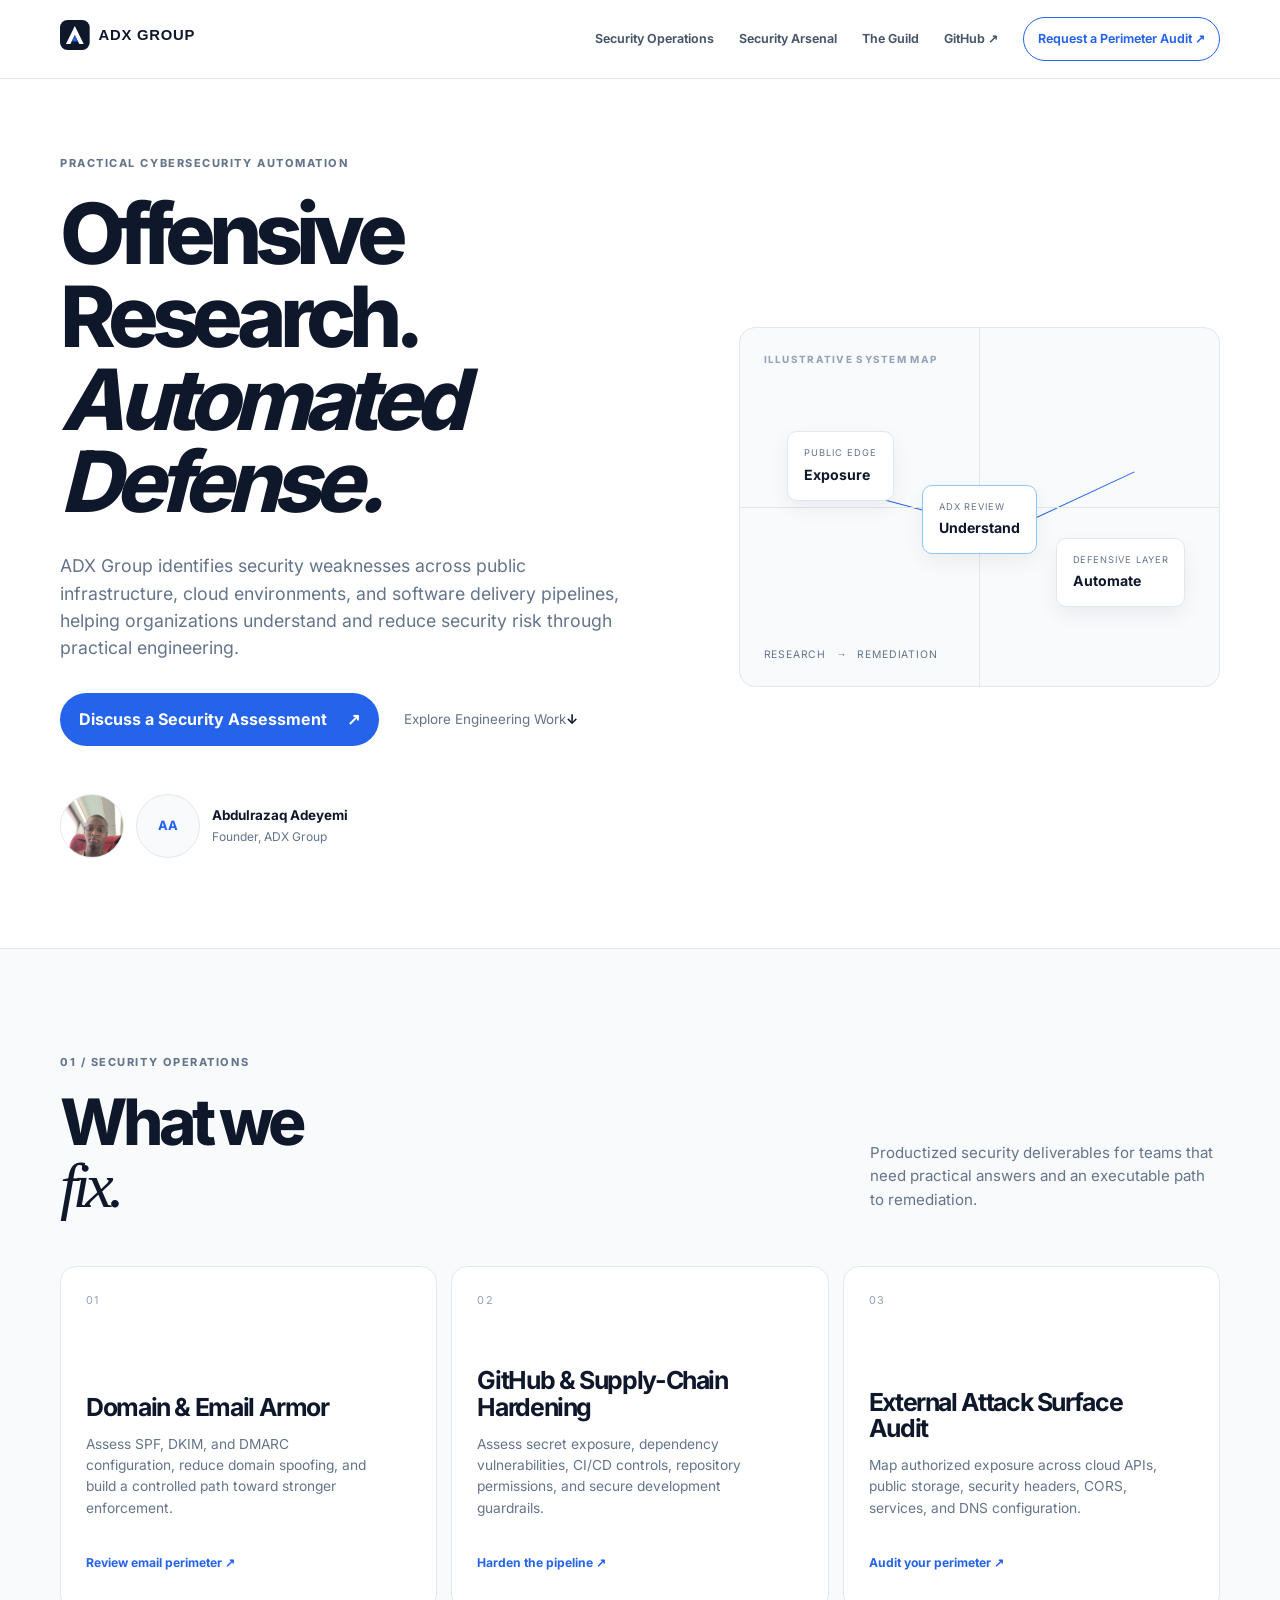
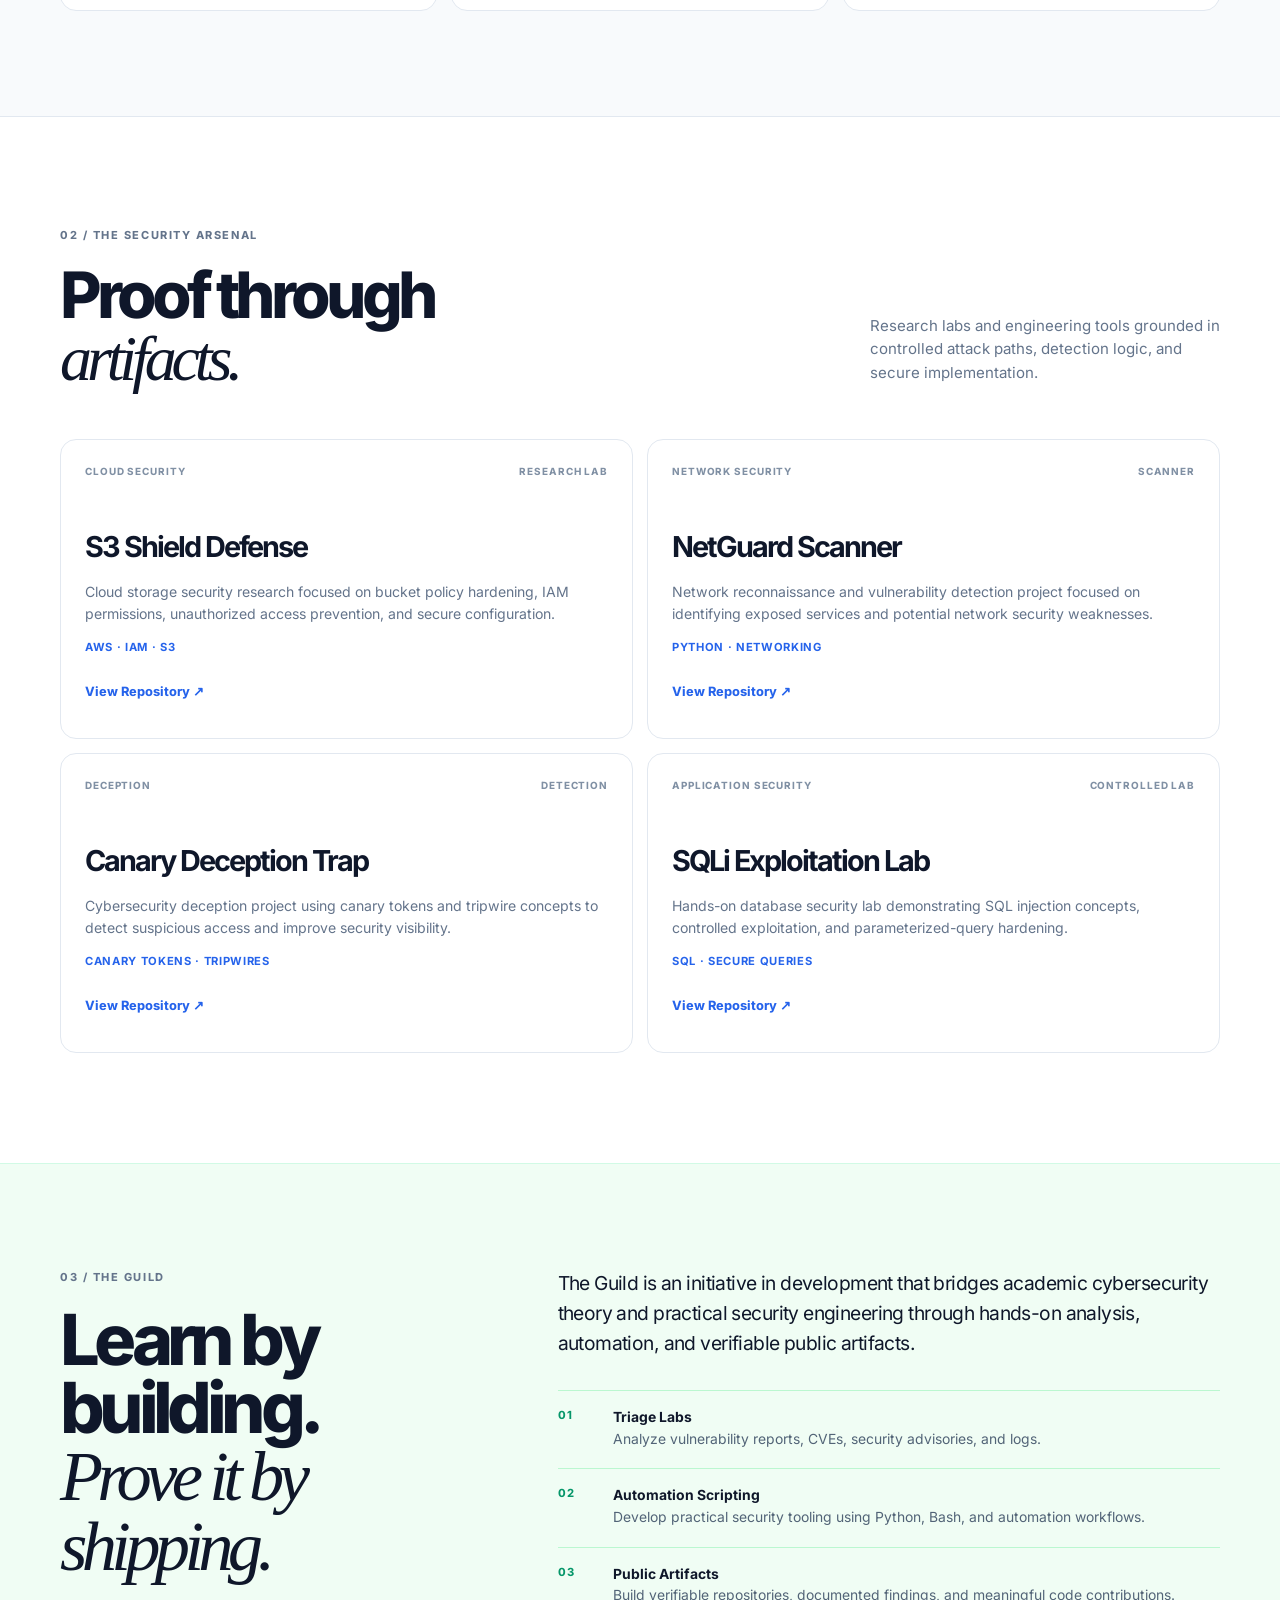
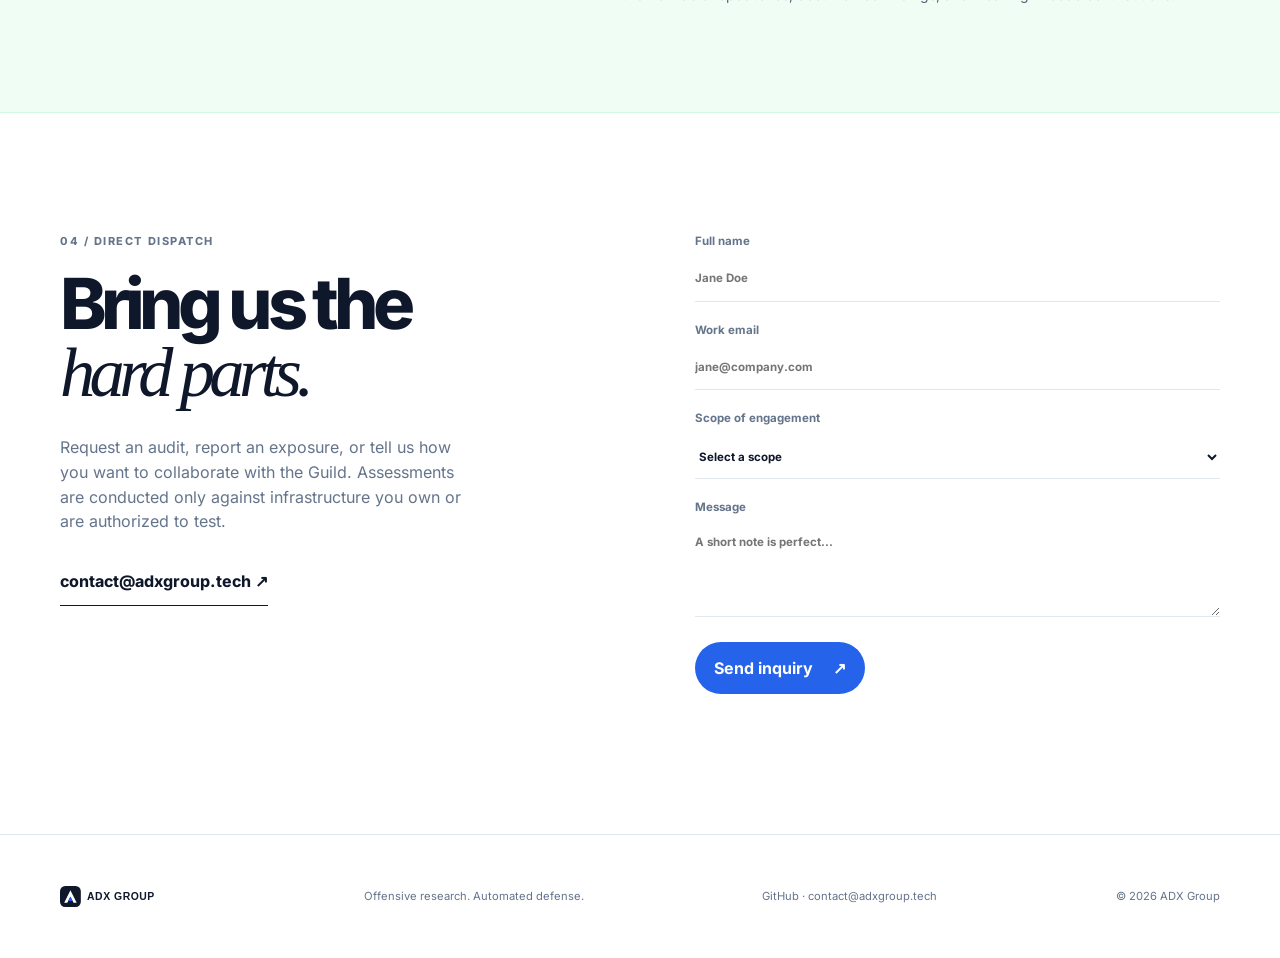
==== commit 65515777: "Refine ADX Group presentation" ====
--- a/templates/index.html
+++ b/templates/index.html
@@ -42,7 +42,7 @@
         <p class="eyebrow">Practical cybersecurity automation</p>
         <h1>Offensive Research.<br><em>Automated Defense.</em></h1>
         <p class="hero-intro">ADX Group identifies security weaknesses across public infrastructure, cloud environments, and software delivery pipelines, helping organizations understand and reduce security risk through practical engineering.</p>
-        <div class="hero-actions"><a class="button button-accent" href="#contact">Request a Perimeter Audit <span aria-hidden="true">↗</span></a><a class="text-link" href="#projects">Explore Active Arsenal <span>↓</span></a></div>
+        <div class="hero-actions"><a class="button button-accent" href="#contact">Discuss a Security Assessment <span aria-hidden="true">↗</span></a><a class="text-link" href="#projects">Explore Engineering Work <span>↓</span></a></div>
         <div class="founder-signature">
           <img src="/assets/profile.jpg?v=2" alt="Abdulrazaq Adeyemi" class="signature-photo">
           <span class="signature-fallback" aria-hidden="true" hidden>AA</span>
@@ -73,10 +73,10 @@
     <section id="projects" class="section container">
       <div class="section-heading"><div><p class="eyebrow">02 / The security arsenal</p><h2>Proof through<br><em>artifacts.</em></h2></div><p class="section-intro">Research labs and engineering tools grounded in controlled attack paths, detection logic, and secure implementation.</p></div>
       <div class="project-grid">
-        <article class="project-card"><div class="project-top"><span>Cloud security</span><span>Research lab</span></div><div><h3>🛡️ S3 Shield Defense</h3><p>Cloud storage security research focused on bucket policy hardening, IAM permissions, unauthorized access prevention, and secure configuration.</p><p class="stack-label">AWS · IAM · S3</p><a href="https://github.com/hardex001-tech/S3-Shield-Protocol-Defense-Lab" target="_blank" rel="noopener noreferrer" class="project-link">View Repository ↗</a></div></article>
-        <article class="project-card"><div class="project-top"><span>Network security</span><span>Scanner</span></div><div><h3>⚡ NetGuard Scanner</h3><p>Network reconnaissance and vulnerability detection project focused on identifying exposed services and potential network security weaknesses.</p><p class="stack-label">Python · Networking</p><a href="https://github.com/hardex001-tech/netguard-scanner" target="_blank" rel="noopener noreferrer" class="project-link">View Repository ↗</a></div></article>
-        <article class="project-card"><div class="project-top"><span>Deception</span><span>Detection</span></div><div><h3>🎯 Canary Deception Trap</h3><p>Cybersecurity deception project using canary tokens and tripwire concepts to detect suspicious access and improve security visibility.</p><p class="stack-label">Canary tokens · Tripwires</p><a href="https://github.com/hardex001-tech/Canary-Poison-Deception-Trap" target="_blank" rel="noopener noreferrer" class="project-link">View Repository ↗</a></div></article>
-        <article class="project-card"><div class="project-top"><span>Application security</span><span>Controlled lab</span></div><div><h3>🔐 SQLi Exploitation Lab</h3><p>Hands-on database security lab demonstrating SQL injection concepts, controlled exploitation, and parameterized-query hardening.</p><p class="stack-label">SQL · Secure queries</p><a href="https://github.com/hardex001-tech/sql-injection-payroll-lab" target="_blank" rel="noopener noreferrer" class="project-link">View Repository ↗</a></div></article>
+        <article class="project-card"><div class="project-top"><span>Cloud security</span><span>Research lab</span></div><div><h3>S3 Shield Defense</h3><p>Cloud storage security research focused on bucket policy hardening, IAM permissions, unauthorized access prevention, and secure configuration.</p><p class="stack-label">AWS · IAM · S3</p><a href="https://github.com/hardex001-tech/S3-Shield-Protocol-Defense-Lab" target="_blank" rel="noopener noreferrer" class="project-link">View Repository ↗</a></div></article>
+        <article class="project-card"><div class="project-top"><span>Network security</span><span>Scanner</span></div><div><h3>NetGuard Scanner</h3><p>Network reconnaissance and vulnerability detection project focused on identifying exposed services and potential network security weaknesses.</p><p class="stack-label">Python · Networking</p><a href="https://github.com/hardex001-tech/netguard-scanner" target="_blank" rel="noopener noreferrer" class="project-link">View Repository ↗</a></div></article>
+        <article class="project-card"><div class="project-top"><span>Deception</span><span>Detection</span></div><div><h3>Canary Deception Trap</h3><p>Cybersecurity deception project using canary tokens and tripwire concepts to detect suspicious access and improve security visibility.</p><p class="stack-label">Canary tokens · Tripwires</p><a href="https://github.com/hardex001-tech/Canary-Poison-Deception-Trap" target="_blank" rel="noopener noreferrer" class="project-link">View Repository ↗</a></div></article>
+        <article class="project-card"><div class="project-top"><span>Application security</span><span>Controlled lab</span></div><div><h3>SQLi Exploitation Lab</h3><p>Hands-on database security lab demonstrating SQL injection concepts, controlled exploitation, and parameterized-query hardening.</p><p class="stack-label">SQL · Secure queries</p><a href="https://github.com/hardex001-tech/sql-injection-payroll-lab" target="_blank" rel="noopener noreferrer" class="project-link">View Repository ↗</a></div></article>
       </div>
     </section>
 
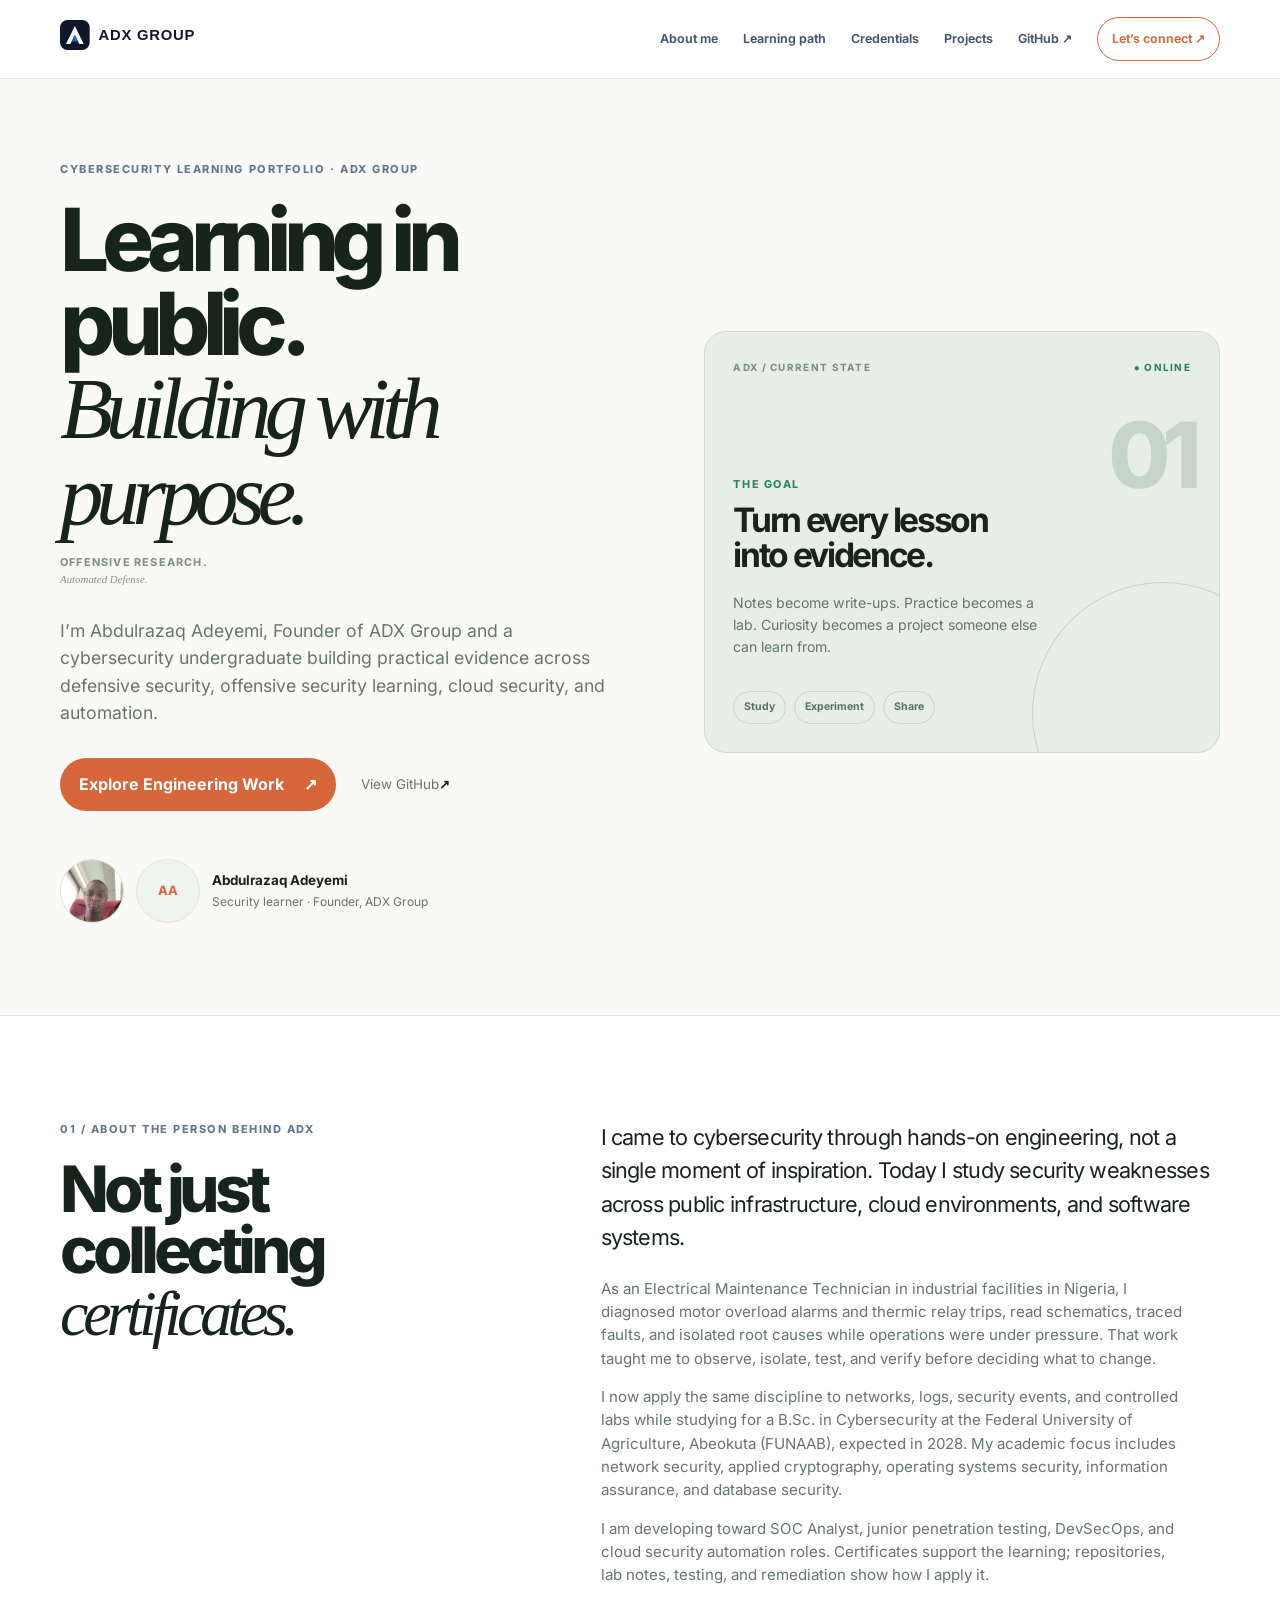
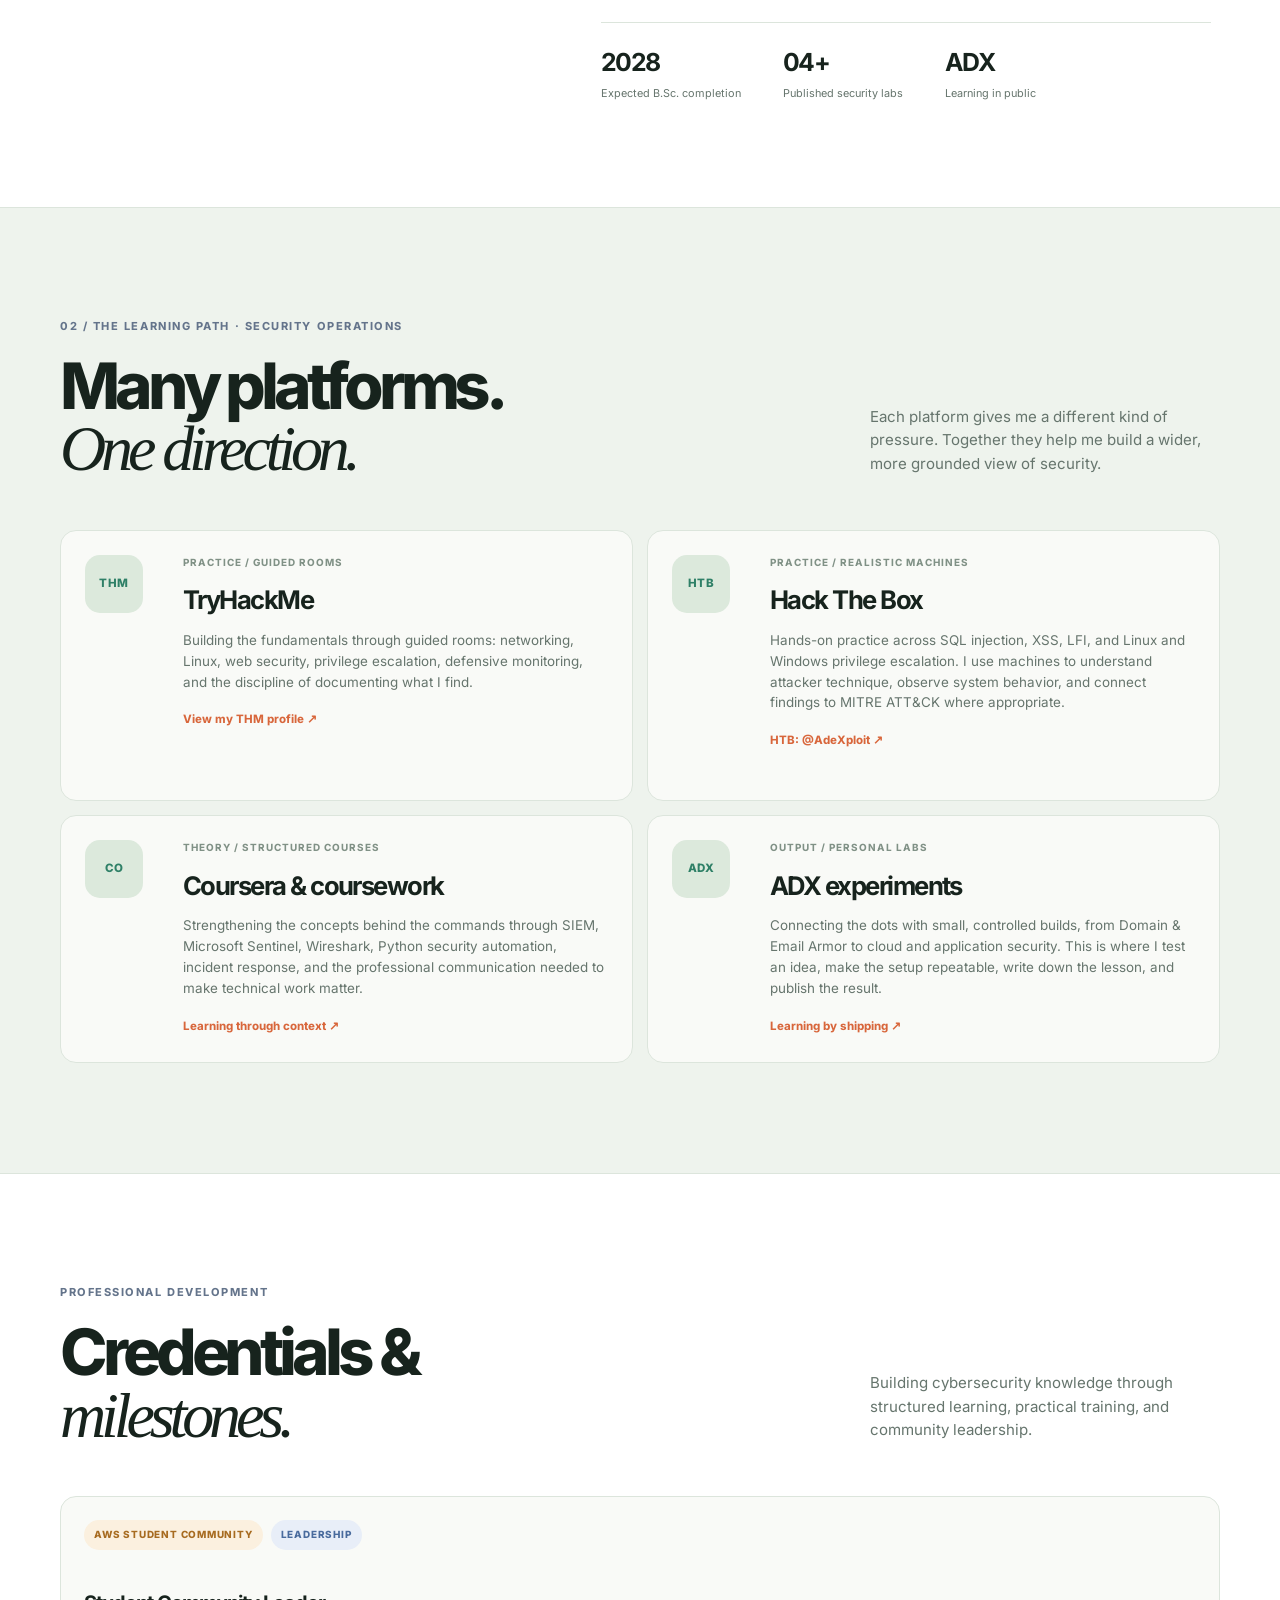
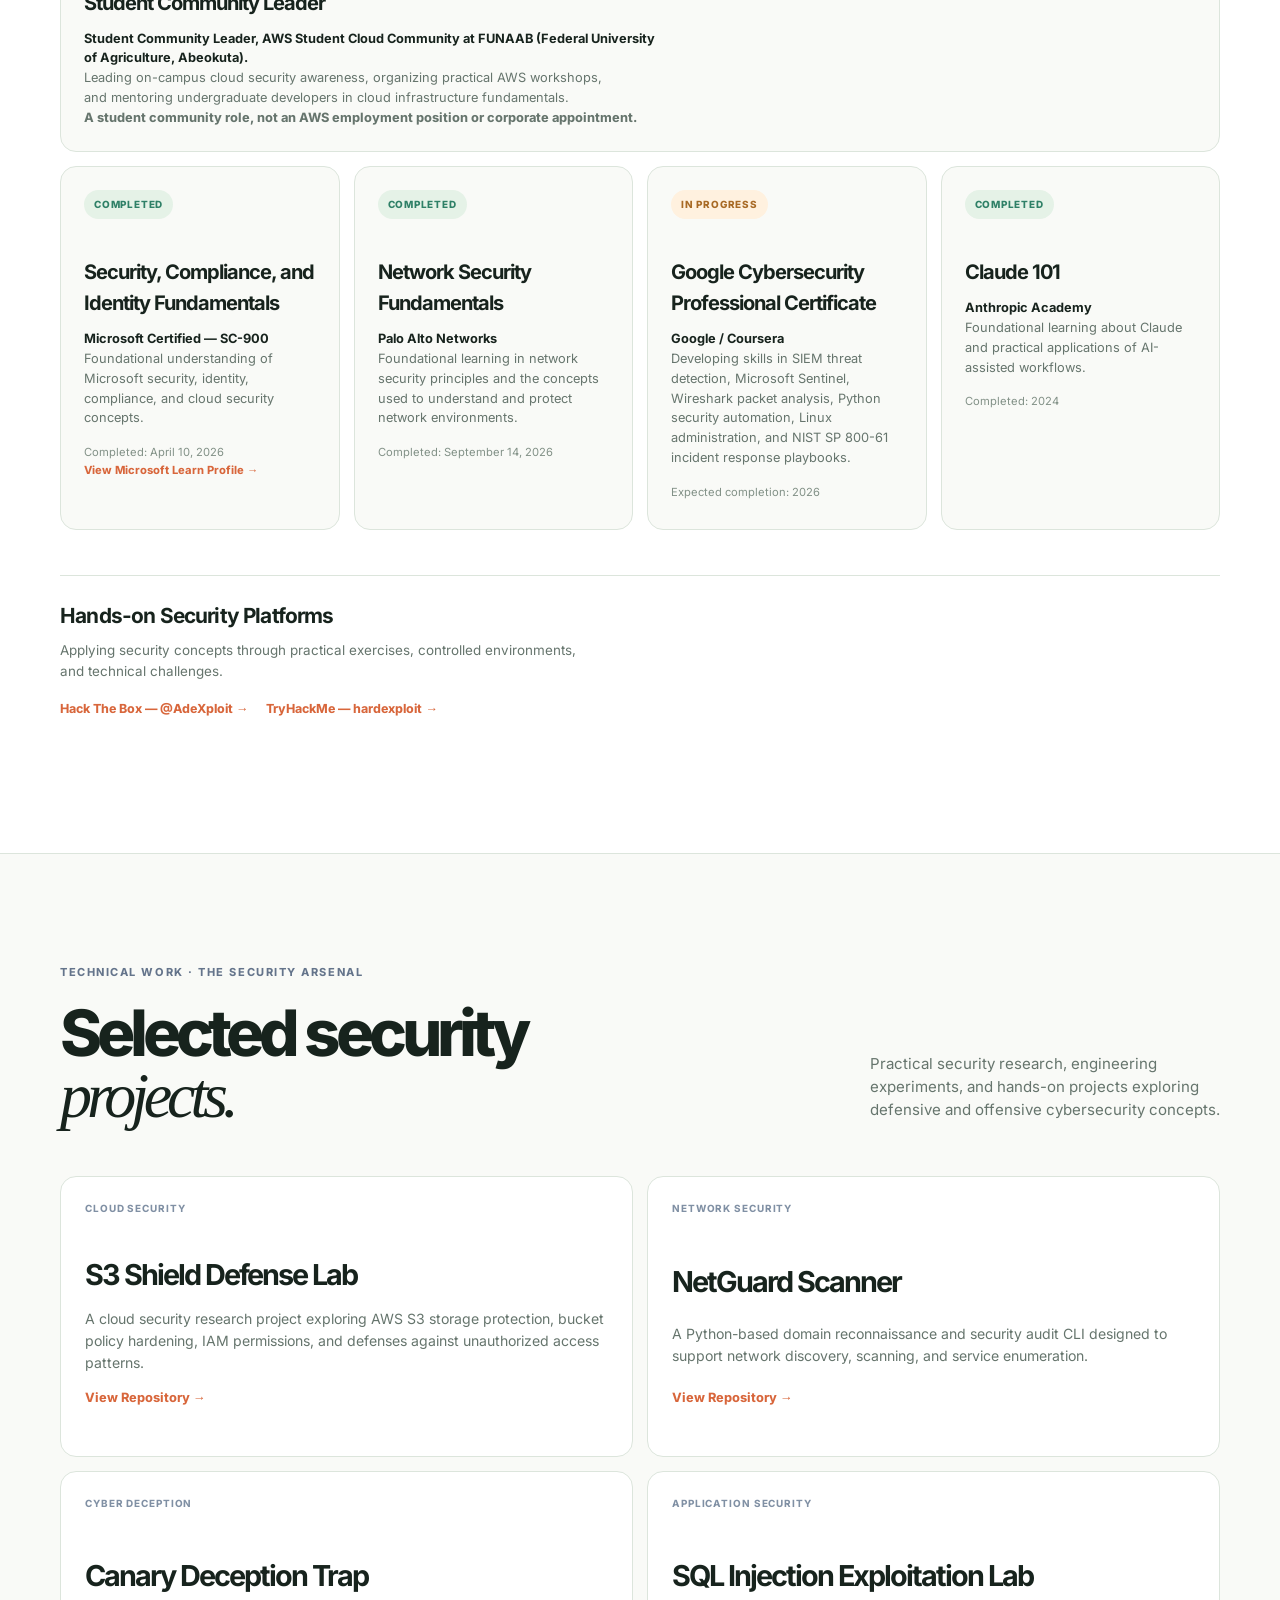
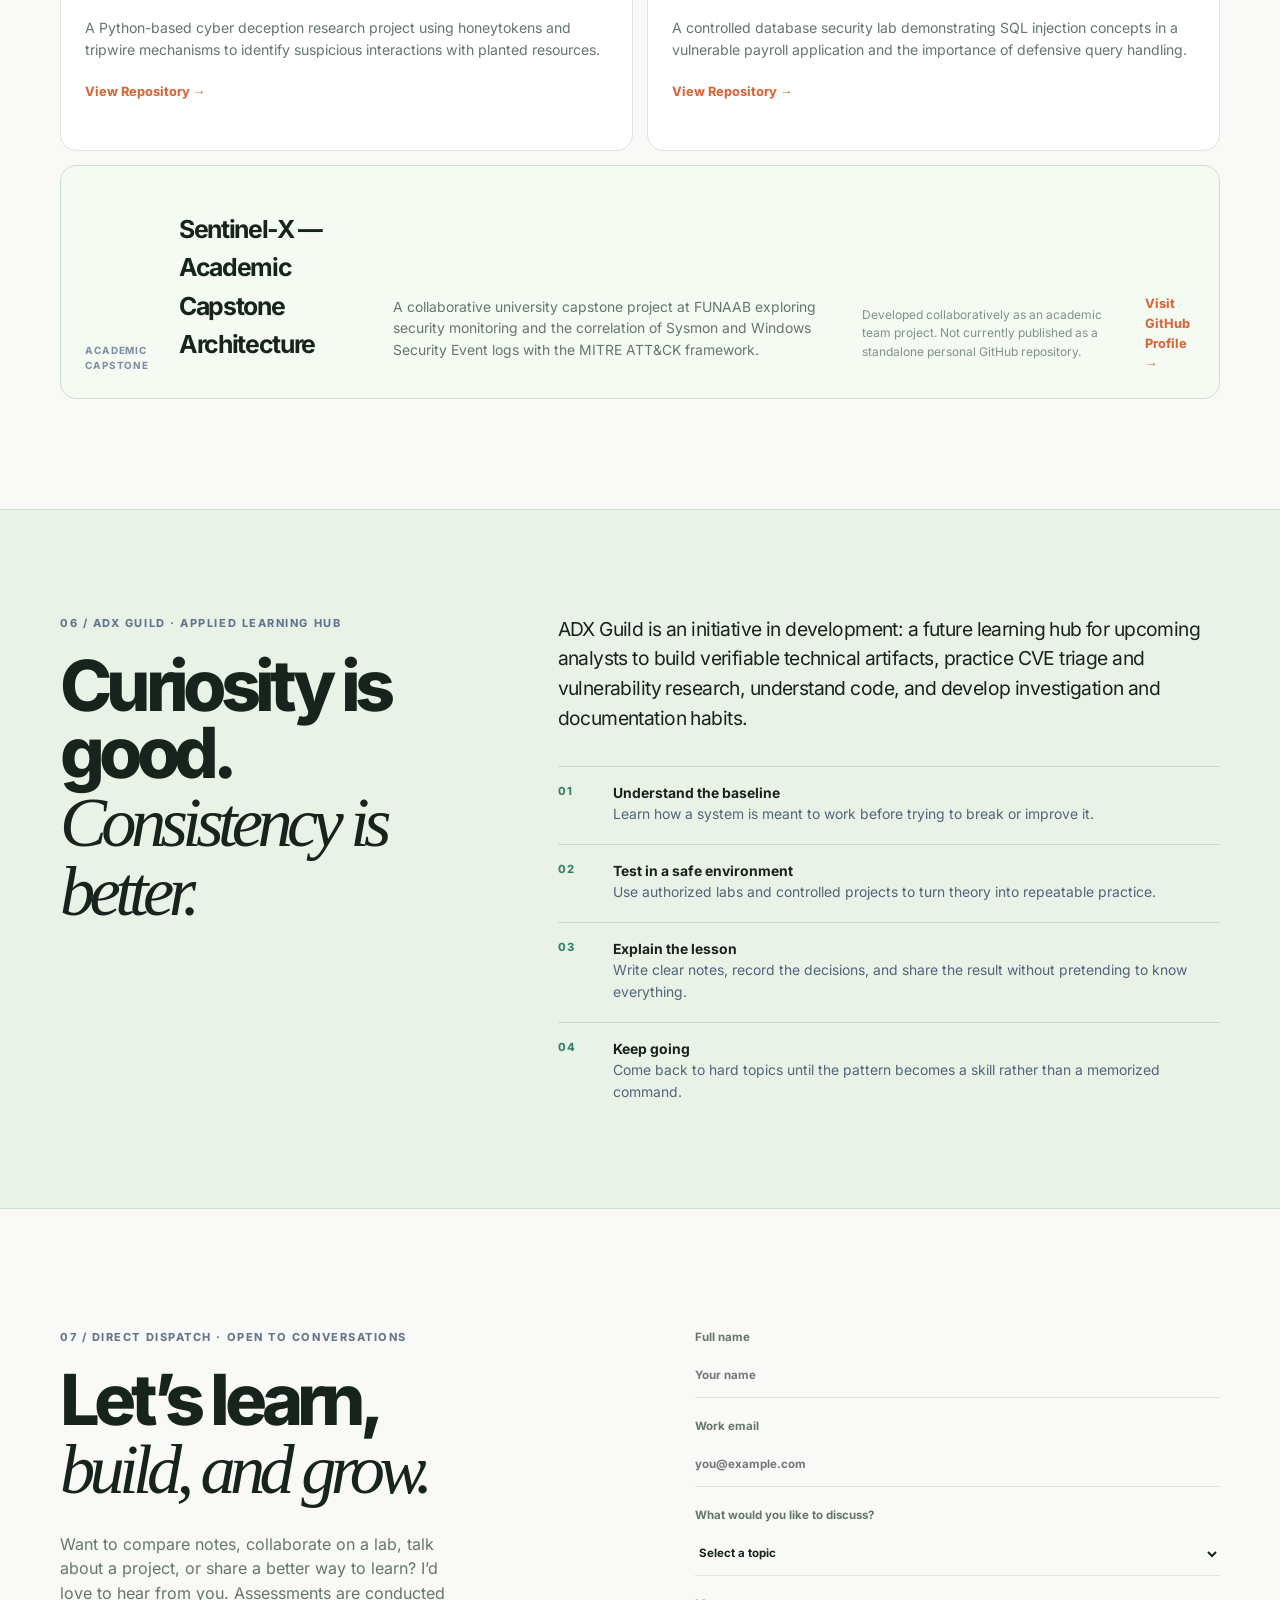
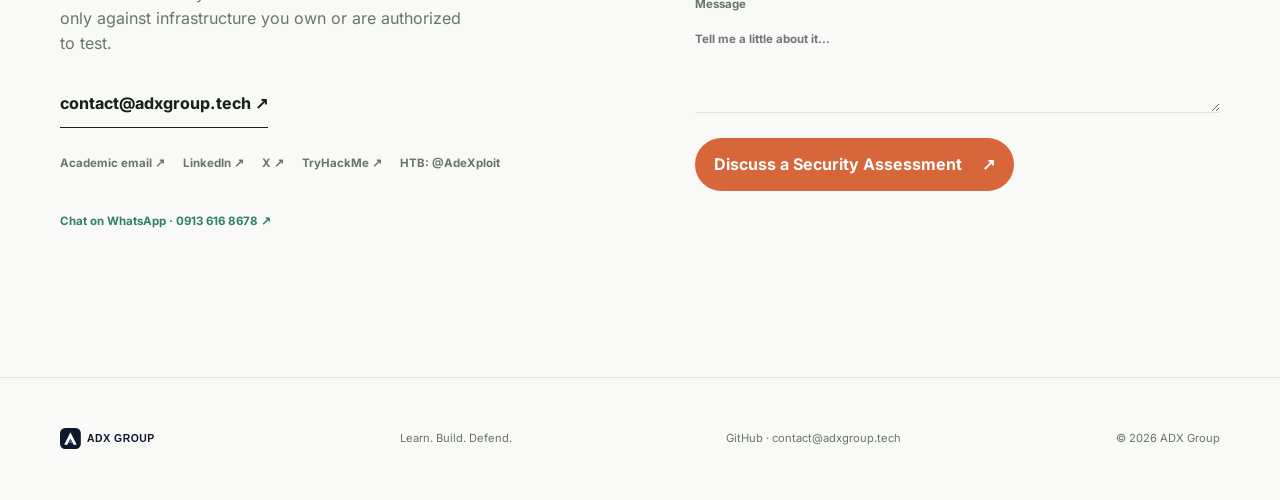
==== commit 294e2292: "Update credentials and security projects" ====
--- a/templates/index.html
+++ b/templates/index.html
@@ -3,19 +3,19 @@
 <head>
   <meta charset="utf-8">
   <meta name="viewport" content="width=device-width, initial-scale=1">
-  <meta name="description" content="ADX Group is an offensive and defensive security practice founded by Abdulrazaq Adeyemi. Practical cybersecurity automation for high-momentum organizations.">
-  <meta name="theme-color" content="#ffffff">
+  <meta name="description" content="ADX Group is the learning portfolio of Abdulrazaq Adeyemi — documenting practical cybersecurity study, labs, projects, and achievements across THM, HTB, Coursera, and beyond.">
+  <meta name="theme-color" content="#f5f7f2">
   <link rel="canonical" href="https://adxgroup.tech/">
   <meta property="og:type" content="website">
   <meta property="og:url" content="https://adxgroup.tech/">
-  <meta property="og:title" content="ADX Group — Offensive Research. Automated Defense.">
-  <meta property="og:description" content="Practical cybersecurity automation for modern cloud infrastructure, software delivery pipelines, and public-facing systems.">
-  <meta property="og:image" content="https://adxgroup.tech/assets/brand/og-image.png?v=2">
+  <meta property="og:title" content="ADX Group — Learn. Build. Defend.">
+  <meta property="og:description" content="A public learning journal and cybersecurity portfolio by Abdulrazaq Adeyemi.">
+  <meta property="og:image" content="https://adxgroup.tech/assets/brand/og-image.png?v=3">
   <meta name="twitter:card" content="summary_large_image">
-  <meta name="twitter:title" content="ADX Group — Offensive Research. Automated Defense.">
-  <meta name="twitter:description" content="Practical cybersecurity automation for modern cloud infrastructure, software delivery pipelines, and public-facing systems.">
-  <meta name="twitter:image" content="https://adxgroup.tech/assets/brand/og-image.png?v=2">
-  <title>ADX Group — Offensive Research. Automated Defense.</title>
+  <meta name="twitter:title" content="ADX Group — Learn. Build. Defend.">
+  <meta name="twitter:description" content="A public learning journal and cybersecurity portfolio by Abdulrazaq Adeyemi.">
+  <meta name="twitter:image" content="https://adxgroup.tech/assets/brand/og-image.png?v=3">
+  <title>ADX Group — Learn. Build. Defend.</title>
   <link rel="icon" href="/assets/brand/favicon.svg" type="image/svg+xml">
   <link rel="stylesheet" href="/static/css/style.css?v=2">
 </head>
@@ -24,83 +24,116 @@
     <nav class="nav container" aria-label="Main navigation">
       <a class="brand" href="/" aria-label="ADX Group home"><img src="/assets/brand/logo-lockup.svg" alt="ADX Group"></a>
       <div class="nav-links">
-        <a href="#services">Security Operations</a><a href="#projects">Security Arsenal</a><a href="#guild">The Guild</a>
+        <a href="#about">About me</a><a href="#learning">Learning path</a><a href="#credentials">Credentials</a><a href="#work">Projects</a>
         <a href="https://github.com/hardex001-tech" target="_blank" rel="noopener noreferrer">GitHub ↗</a>
-        <a class="nav-cta" href="#contact">Request a Perimeter Audit ↗</a>
+        <a class="nav-cta" href="#contact">Let’s connect ↗</a>
       </div>
       <button class="menu-button" type="button" aria-expanded="false" aria-controls="mobile-menu">Menu</button>
     </nav>
     <div id="mobile-menu" class="mobile-menu container">
-      <a href="#services">Security Operations</a><a href="#projects">Security Arsenal</a><a href="#guild">The Guild</a>
-      <a href="https://github.com/hardex001-tech" target="_blank" rel="noopener noreferrer">GitHub ↗</a><a href="#contact">Direct Dispatch</a>
+      <a href="#about">About me</a><a href="#learning">Learning path</a><a href="#credentials">Credentials</a><a href="#work">Projects</a>
+      <a href="https://github.com/hardex001-tech" target="_blank" rel="noopener noreferrer">GitHub ↗</a><a href="#contact">Let’s connect</a>
     </div>
   </header>
 
   <main>
-    <section class="hero container">
+    <section class="portfolio-hero container">
       <div class="hero-copy">
-        <p class="eyebrow">Practical cybersecurity automation</p>
-        <h1>Offensive Research.<br><em>Automated Defense.</em></h1>
-        <p class="hero-intro">ADX Group identifies security weaknesses across public infrastructure, cloud environments, and software delivery pipelines, helping organizations understand and reduce security risk through practical engineering.</p>
-        <div class="hero-actions"><a class="button button-accent" href="#contact">Discuss a Security Assessment <span aria-hidden="true">↗</span></a><a class="text-link" href="#projects">Explore Engineering Work <span>↓</span></a></div>
+        <p class="eyebrow">Cybersecurity learning portfolio · ADX Group</p>
+        <h1>Learning in public.<br><em>Building with purpose.</em></h1>
+        <p class="legacy-tagline">Offensive Research.<br><em>Automated Defense.</em></p>
+        <p class="hero-intro">I’m Abdulrazaq Adeyemi, Founder of ADX Group and a cybersecurity undergraduate building practical evidence across defensive security, offensive security learning, cloud security, and automation.</p>
+        <div class="hero-actions"><a class="button button-accent" href="#work">Explore Engineering Work <span aria-hidden="true">↗</span></a><a class="text-link" href="https://github.com/hardex001-tech" target="_blank" rel="noopener noreferrer">View GitHub <span>↗</span></a></div>
         <div class="founder-signature">
           <img src="/assets/profile.jpg?v=2" alt="Abdulrazaq Adeyemi" class="signature-photo">
           <span class="signature-fallback" aria-hidden="true" hidden>AA</span>
-          <div><strong>Abdulrazaq Adeyemi</strong><span>Founder, ADX Group</span></div>
+          <div><strong>Abdulrazaq Adeyemi</strong><span>Security learner · Founder, ADX Group</span></div>
         </div>
       </div>
-      <div class="hero-visual" aria-label="Illustrative security engineering system map">
-        <div class="visual-label">ILLUSTRATIVE SYSTEM MAP</div>
-        <div class="map-node node-origin"><span>PUBLIC EDGE</span><strong>Exposure</strong></div>
-        <div class="map-node node-core"><span>ADX REVIEW</span><strong>Understand</strong></div>
-        <div class="map-node node-defend"><span>DEFENSIVE LAYER</span><strong>Automate</strong></div>
-        <div class="map-line line-one"></div><div class="map-line line-two"></div>
-        <div class="visual-footer"><span>Research</span><span>→</span><span>Remediation</span></div>
+      <div class="hero-panel" aria-label="Current learning focus">
+        <div class="panel-top"><span>ADX / CURRENT STATE</span><span class="status-dot">● ONLINE</span></div>
+        <div class="panel-mark">01</div>
+        <p class="panel-kicker">The goal</p>
+        <h2>Turn every lesson into evidence.</h2>
+        <p>Notes become write-ups. Practice becomes a lab. Curiosity becomes a project someone else can learn from.</p>
+        <div class="panel-tags"><span>Study</span><span>Experiment</span><span>Share</span></div>
       </div>
     </section>
 
-    <section id="services" class="services-section">
-      <div class="container">
-        <div class="section-heading"><div><p class="eyebrow">01 / Security operations</p><h2>What we<br><em>fix.</em></h2></div><p class="section-intro">Productized security deliverables for teams that need practical answers and an executable path to remediation.</p></div>
-        <div class="service-grid">
-          <article class="service-card"><span class="card-index">01</span><div><h3>Domain &amp; Email Armor</h3><p>Assess SPF, DKIM, and DMARC configuration, reduce domain spoofing, and build a controlled path toward stronger enforcement.</p><a href="#contact" class="card-link">Review email perimeter ↗</a></div></article>
-          <article class="service-card"><span class="card-index">02</span><div><h3>GitHub &amp; Supply-Chain Hardening</h3><p>Assess secret exposure, dependency vulnerabilities, CI/CD controls, repository permissions, and secure development guardrails.</p><a href="#contact" class="card-link">Harden the pipeline ↗</a></div></article>
-          <article class="service-card"><span class="card-index">03</span><div><h3>External Attack Surface Audit</h3><p>Map authorized exposure across cloud APIs, public storage, security headers, CORS, services, and DNS configuration.</p><a href="#contact" class="card-link">Audit your perimeter ↗</a></div></article>
+    <section id="about" class="about-section">
+      <div class="container about-grid">
+        <div><p class="eyebrow">01 / About the person behind ADX</p><h2>Not just collecting<br><em>certificates.</em></h2></div>
+        <div class="about-copy">
+          <p class="lead">I came to cybersecurity through hands-on engineering, not a single moment of inspiration. Today I study security weaknesses across public infrastructure, cloud environments, and software systems.</p>
+          <p>As an Electrical Maintenance Technician in industrial facilities in Nigeria, I diagnosed motor overload alarms and thermic relay trips, read schematics, traced faults, and isolated root causes while operations were under pressure. That work taught me to observe, isolate, test, and verify before deciding what to change.</p>
+          <p>I now apply the same discipline to networks, logs, security events, and controlled labs while studying for a B.Sc. in Cybersecurity at the Federal University of Agriculture, Abeokuta (FUNAAB), expected in 2028. My academic focus includes network security, applied cryptography, operating systems security, information assurance, and database security.</p>
+          <p>I am developing toward SOC Analyst, junior penetration testing, DevSecOps, and cloud security automation roles. Certificates support the learning; repositories, lab notes, testing, and remediation show how I apply it.</p>
+          <div class="about-stats"><div><strong>2028</strong><span>Expected B.Sc. completion</span></div><div><strong>04+</strong><span>Published security labs</span></div><div><strong>ADX</strong><span>Learning in public</span></div></div>
         </div>
       </div>
     </section>
 
-    <section id="projects" class="section container">
-      <div class="section-heading"><div><p class="eyebrow">02 / The security arsenal</p><h2>Proof through<br><em>artifacts.</em></h2></div><p class="section-intro">Research labs and engineering tools grounded in controlled attack paths, detection logic, and secure implementation.</p></div>
-      <div class="project-grid">
-        <article class="project-card"><div class="project-top"><span>Cloud security</span><span>Research lab</span></div><div><h3>S3 Shield Defense</h3><p>Cloud storage security research focused on bucket policy hardening, IAM permissions, unauthorized access prevention, and secure configuration.</p><p class="stack-label">AWS · IAM · S3</p><a href="https://github.com/hardex001-tech/S3-Shield-Protocol-Defense-Lab" target="_blank" rel="noopener noreferrer" class="project-link">View Repository ↗</a></div></article>
-        <article class="project-card"><div class="project-top"><span>Network security</span><span>Scanner</span></div><div><h3>NetGuard Scanner</h3><p>Network reconnaissance and vulnerability detection project focused on identifying exposed services and potential network security weaknesses.</p><p class="stack-label">Python · Networking</p><a href="https://github.com/hardex001-tech/netguard-scanner" target="_blank" rel="noopener noreferrer" class="project-link">View Repository ↗</a></div></article>
-        <article class="project-card"><div class="project-top"><span>Deception</span><span>Detection</span></div><div><h3>Canary Deception Trap</h3><p>Cybersecurity deception project using canary tokens and tripwire concepts to detect suspicious access and improve security visibility.</p><p class="stack-label">Canary tokens · Tripwires</p><a href="https://github.com/hardex001-tech/Canary-Poison-Deception-Trap" target="_blank" rel="noopener noreferrer" class="project-link">View Repository ↗</a></div></article>
-        <article class="project-card"><div class="project-top"><span>Application security</span><span>Controlled lab</span></div><div><h3>SQLi Exploitation Lab</h3><p>Hands-on database security lab demonstrating SQL injection concepts, controlled exploitation, and parameterized-query hardening.</p><p class="stack-label">SQL · Secure queries</p><a href="https://github.com/hardex001-tech/sql-injection-payroll-lab" target="_blank" rel="noopener noreferrer" class="project-link">View Repository ↗</a></div></article>
+    <section id="learning" class="learning-section">
+      <div class="container">
+        <div class="section-heading"><div><p class="eyebrow">02 / The learning path · Security operations</p><h2>Many platforms.<br><em>One direction.</em></h2></div><p class="section-intro">Each platform gives me a different kind of pressure. Together they help me build a wider, more grounded view of security.</p></div>
+        <div class="learning-grid">
+          <article class="learning-card"><div class="learning-icon">THM</div><div><p class="card-label">Practice / Guided rooms</p><h3>TryHackMe</h3><p>Building the fundamentals through guided rooms: networking, Linux, web security, privilege escalation, defensive monitoring, and the discipline of documenting what I find.</p><a class="learning-status" href="https://tryhackme.com/p/hardexploit" target="_blank" rel="noopener noreferrer">View my THM profile ↗</a></div></article>
+          <article class="learning-card"><div class="learning-icon">HTB</div><div><p class="card-label">Practice / Realistic machines</p><h3>Hack The Box</h3><p>Hands-on practice across SQL injection, XSS, LFI, and Linux and Windows privilege escalation. I use machines to understand attacker technique, observe system behavior, and connect findings to MITRE ATT&amp;CK where appropriate.</p><a class="learning-status" href="https://profile.hackthebox.com/profile/019d17d7-f0a3-73d1-a277-93c2bc8890ce" target="_blank" rel="noopener noreferrer">HTB: @AdeXploit ↗</a></div></article>
+          <article class="learning-card"><div class="learning-icon">CO</div><div><p class="card-label">Theory / Structured courses</p><h3>Coursera &amp; coursework</h3><p>Strengthening the concepts behind the commands through SIEM, Microsoft Sentinel, Wireshark, Python security automation, incident response, and the professional communication needed to make technical work matter.</p><span class="learning-status">Learning through context ↗</span></div></article>
+          <article class="learning-card"><div class="learning-icon">ADX</div><div><p class="card-label">Output / Personal labs</p><h3>ADX experiments</h3><p>Connecting the dots with small, controlled builds, from Domain &amp; Email Armor to cloud and application security. This is where I test an idea, make the setup repeatable, write down the lesson, and publish the result.</p><span class="learning-status">Learning by shipping ↗</span></div></article>
+        </div>
+      </div>
+    </section>
+
+    <section id="credentials" class="section credentials-section">
+      <div class="container">
+        <div class="section-heading"><div><p class="eyebrow">Professional development</p><h2>Credentials &amp;<br><em>milestones.</em></h2></div><p class="section-intro">Building cybersecurity knowledge through structured learning, practical training, and community leadership.</p></div>
+        <article class="credential-card leadership-card"><div class="credential-badges"><span class="badge badge-aws">AWS student community</span><span class="badge badge-leadership">Leadership</span></div><h3>Student Community Leader</h3><p class="credential-issuer">Student Community Leader, AWS Student Cloud Community at FUNAAB (Federal University of Agriculture, Abeokuta).</p><p>Leading on-campus cloud security awareness, organizing practical AWS workshops, and mentoring undergraduate developers in cloud infrastructure fundamentals.</p><p class="credential-note">A student community role, not an AWS employment position or corporate appointment.</p></article>
+        <div class="credentials-grid">
+          <article class="credential-card"><span class="badge badge-completed">Completed</span><h3>Security, Compliance, and Identity Fundamentals</h3><p class="credential-issuer">Microsoft Certified — SC-900</p><p>Foundational understanding of Microsoft security, identity, compliance, and cloud security concepts.</p><p class="credential-date">Completed: April 10, 2026</p><a class="credential-note" href="https://learn.microsoft.com/en-us/users/abdulrazaqadeyemi-4143/achievements" target="_blank" rel="noopener noreferrer" aria-label="View Abdulrazaq's Microsoft Learn achievements">View Microsoft Learn Profile →</a></article>
+          <article class="credential-card"><span class="badge badge-completed">Completed</span><h3>Network Security Fundamentals</h3><p class="credential-issuer">Palo Alto Networks</p><p>Foundational learning in network security principles and the concepts used to understand and protect network environments.</p><p class="credential-date">Completed: September 14, 2026</p></article>
+          <article class="credential-card"><span class="badge badge-progress">In Progress</span><h3>Google Cybersecurity Professional Certificate</h3><p class="credential-issuer">Google / Coursera</p><p>Developing skills in SIEM threat detection, Microsoft Sentinel, Wireshark packet analysis, Python security automation, Linux administration, and NIST SP 800-61 incident response playbooks.</p><p class="credential-date">Expected completion: 2026</p></article>
+          <article class="credential-card"><span class="badge badge-completed">Completed</span><h3>Claude 101</h3><p class="credential-issuer">Anthropic Academy</p><p>Foundational learning about Claude and practical applications of AI-assisted workflows.</p><p class="credential-date">Completed: 2024</p></article>
+        </div>
+        <div class="platform-profiles"><h3>Hands-on Security Platforms</h3><p>Applying security concepts through practical exercises, controlled environments, and technical challenges.</p><div class="platform-links"><a href="https://profile.hackthebox.com/profile/019d17d7-f0a3-73d1-a277-93c2bc8890ce" target="_blank" rel="noopener noreferrer">Hack The Box — @AdeXploit →</a><a href="https://tryhackme.com/p/hardexploit" target="_blank" rel="noopener noreferrer">TryHackMe — hardexploit →</a></div></div>
+      </div>
+    </section>
+
+    <section id="projects" class="section projects-section">
+      <div class="container">
+        <span id="work" class="section-anchor" aria-hidden="true"></span>
+        <div class="section-heading"><div><p class="eyebrow">Technical work · The security arsenal</p><h2>Selected security<br><em>projects.</em></h2></div><p class="section-intro">Practical security research, engineering experiments, and hands-on projects exploring defensive and offensive cybersecurity concepts.</p></div>
+        <div class="projects-grid">
+          <article class="project-card"><span class="project-category">Cloud security</span><h3>S3 Shield Defense Lab</h3><p>A cloud security research project exploring AWS S3 storage protection, bucket policy hardening, IAM permissions, and defenses against unauthorized access patterns.</p><a href="https://github.com/hardex001-tech/S3-Shield-Protocol-Defense-Lab" target="_blank" rel="noopener noreferrer" aria-label="View S3 Shield Defense Lab on GitHub">View Repository →</a></article>
+          <article class="project-card"><span class="project-category">Network security</span><h3>NetGuard Scanner</h3><p>A Python-based domain reconnaissance and security audit CLI designed to support network discovery, scanning, and service enumeration.</p><a href="https://github.com/hardex001-tech/netguard-scanner" target="_blank" rel="noopener noreferrer" aria-label="View NetGuard Scanner on GitHub">View Repository →</a></article>
+          <article class="project-card"><span class="project-category">Cyber deception</span><h3>Canary Deception Trap</h3><p>A Python-based cyber deception research project using honeytokens and tripwire mechanisms to identify suspicious interactions with planted resources.</p><a href="https://github.com/hardex001-tech/Canary-Poison-Deception-Trap" target="_blank" rel="noopener noreferrer" aria-label="View Canary Deception Trap on GitHub">View Repository →</a></article>
+          <article class="project-card"><span class="project-category">Application security</span><h3>SQL Injection Exploitation Lab</h3><p>A controlled database security lab demonstrating SQL injection concepts in a vulnerable payroll application and the importance of defensive query handling.</p><a href="https://github.com/hardex001-tech/sql-injection-payroll-lab" target="_blank" rel="noopener noreferrer" aria-label="View SQL Injection Exploitation Lab on GitHub">View Repository →</a></article>
+        </div>
+        <div class="academic-project"><span class="project-category">Academic capstone</span><h3>Sentinel-X — Academic Capstone Architecture</h3><p>A collaborative university capstone project at FUNAAB exploring security monitoring and the correlation of Sysmon and Windows Security Event logs with the MITRE ATT&amp;CK framework.</p><p class="project-note">Developed collaboratively as an academic team project. Not currently published as a standalone personal GitHub repository.</p><a href="https://github.com/hardex001-tech" target="_blank" rel="noopener noreferrer" aria-label="Visit Abdulrazaq's GitHub profile">Visit GitHub Profile →</a></div>
       </div>
     </section>
 
     <section id="guild" class="guild-section">
       <div class="container guild-grid">
-        <div><p class="eyebrow">03 / The Guild</p><h2>Learn by building.<br><em>Prove it by shipping.</em></h2></div>
-        <div><p class="guild-lead">The Guild is an initiative in development that bridges academic cybersecurity theory and practical security engineering through hands-on analysis, automation, and verifiable public artifacts.</p><div class="guild-points"><div><span>01</span><p><strong>Triage Labs</strong><br>Analyze vulnerability reports, CVEs, security advisories, and logs.</p></div><div><span>02</span><p><strong>Automation Scripting</strong><br>Develop practical security tooling using Python, Bash, and automation workflows.</p></div><div><span>03</span><p><strong>Public Artifacts</strong><br>Build verifiable repositories, documented findings, and meaningful code contributions.</p></div></div></div>
+        <div><p class="eyebrow">06 / ADX Guild · Applied learning hub</p><h2>Curiosity is good.<br><em>Consistency is better.</em></h2></div>
+        <div><p class="guild-lead">ADX Guild is an initiative in development: a future learning hub for upcoming analysts to build verifiable technical artifacts, practice CVE triage and vulnerability research, understand code, and develop investigation and documentation habits.</p><div class="guild-points"><div><span>01</span><p><strong>Understand the baseline</strong><br>Learn how a system is meant to work before trying to break or improve it.</p></div><div><span>02</span><p><strong>Test in a safe environment</strong><br>Use authorized labs and controlled projects to turn theory into repeatable practice.</p></div><div><span>03</span><p><strong>Explain the lesson</strong><br>Write clear notes, record the decisions, and share the result without pretending to know everything.</p></div><div><span>04</span><p><strong>Keep going</strong><br>Come back to hard topics until the pattern becomes a skill rather than a memorized command.</p></div></div></div>
       </div>
     </section>
 
     <section id="contact" class="contact-section container">
-      <div class="contact-copy"><p class="eyebrow">04 / Direct dispatch</p><h2>Bring us the<br><em>hard parts.</em></h2><p>Request an audit, report an exposure, or tell us how you want to collaborate with the Guild. Assessments are conducted only against infrastructure you own or are authorized to test.</p><a class="email-link" href="mailto:contact@adxgroup.tech">contact@adxgroup.tech ↗</a></div>
+      <div class="contact-copy"><p class="eyebrow">07 / Direct dispatch · Open to conversations</p><h2>Let’s learn,<br><em>build, and grow.</em></h2><p>Want to compare notes, collaborate on a lab, talk about a project, or share a better way to learn? I’d love to hear from you. Assessments are conducted only against infrastructure you own or are authorized to test.</p><a class="email-link" href="mailto:contact@adxgroup.tech">contact@adxgroup.tech ↗</a><div class="social-links"><a href="mailto:abdulrazaqaa.25@student.funaab.edu.ng">Academic email ↗</a><a href="https://www.linkedin.com/in/abdulrazaq-adeyemi-b874103b1" target="_blank" rel="noopener noreferrer">LinkedIn ↗</a><a href="https://x.com/adexploit1" target="_blank" rel="noopener noreferrer">X ↗</a><a href="https://tryhackme.com/p/hardexploit" target="_blank" rel="noopener noreferrer">TryHackMe ↗</a><span>HTB: @AdeXploit</span><a class="whatsapp-link" href="https://wa.me/2349136168678" target="_blank" rel="noopener noreferrer">Chat on WhatsApp · 0913 616 8678 ↗</a></div></div>
       <form id="contact-form" class="contact-form">
-        <label>Full name<input name="name" required autocomplete="name" placeholder="Jane Doe"></label>
-        <label>Work email<input name="email" required type="email" autocomplete="email" placeholder="jane@company.com"></label>
-        <label>Scope of engagement<select name="scope" required><option value="" selected disabled>Select a scope</option><option value="Perimeter Audit">Perimeter Audit</option><option value="Pipeline Hardening">Pipeline Hardening</option><option value="Guild Collaboration">Guild Collaboration</option></select></label>
-        <label>Message<textarea name="message" required rows="4" placeholder="A short note is perfect..."></textarea></label>
+        <label>Full name<input name="name" required autocomplete="name" placeholder="Your name"></label>
+        <label>Work email<input name="email" required type="email" autocomplete="email" placeholder="you@example.com"></label>
+        <label>What would you like to discuss?<select name="scope" required><option value="" selected disabled>Select a topic</option><option value="Guild Collaboration">Learning or collaboration</option><option value="Pipeline Hardening">Security project</option><option value="Perimeter Audit">Authorized security assessment</option></select></label>
+        <label>Message<textarea name="message" required rows="4" placeholder="Tell me a little about it..."></textarea></label>
         <input class="honeypot" name="website" tabindex="-1" autocomplete="off">
-        <button class="button button-accent" type="submit">Send inquiry <span aria-hidden="true">↗</span></button><p class="form-status" role="status" aria-live="polite"></p>
+        <button class="button button-accent" type="submit">Discuss a Security Assessment <span aria-hidden="true">↗</span></button><p class="form-status" role="status" aria-live="polite"></p>
       </form>
     </section>
   </main>
 
-  <footer class="site-footer"><div class="container footer-inner"><a class="brand brand-footer" href="/" aria-label="ADX Group home"><img src="/assets/brand/logo-lockup.svg" alt="ADX Group"></a><p>Offensive research. Automated defense.</p><p><a href="https://github.com/hardex001-tech" target="_blank" rel="noopener noreferrer">GitHub</a> · <a href="mailto:contact@adxgroup.tech">contact@adxgroup.tech</a></p><p>© 2026 ADX Group</p></div></footer>
+  <footer class="site-footer"><div class="container footer-inner"><a class="brand brand-footer" href="/" aria-label="ADX Group home"><img src="/assets/brand/logo-lockup.svg" alt="ADX Group"></a><p>Learn. Build. Defend.</p><p><a href="https://github.com/hardex001-tech" target="_blank" rel="noopener noreferrer">GitHub</a> · <a href="mailto:contact@adxgroup.tech">contact@adxgroup.tech</a></p><p>© 2026 ADX Group</p></div></footer>
   <script src="/static/js/main.js"></script>
 </body>
 </html>
--- a/static/css/style.css
+++ b/static/css/style.css
@@ -10,3 +10,27 @@
 .contact-section{display:grid;grid-template-columns:1fr 1fr;gap:110px;padding-top:120px;padding-bottom:120px}.contact-copy h2{font-size:clamp(3rem,5.5vw,5.3rem);letter-spacing:-.08em;line-height:.96;margin:0;font-weight:780}.contact-copy>p:not(.eyebrow){color:var(--muted);max-width:410px;margin:28px 0}.email-link{font-weight:750;border-bottom:1px solid var(--ink);padding-bottom:4px}.contact-form{display:grid;gap:20px;align-content:start}.contact-form label{font-size:.72rem;font-weight:700;color:var(--muted);display:grid;gap:7px}.contact-form input,.contact-form textarea,.contact-form select{width:100%;border:0;border-bottom:1px solid var(--line);background:transparent;padding:10px 0;font:inherit;color:var(--ink);outline:0;resize:vertical;border-radius:0}.contact-form input:focus,.contact-form textarea:focus,.contact-form select:focus{border-color:var(--accent)}.contact-form textarea{min-height:90px}.contact-form .button{justify-self:start;margin-top:5px}.form-status{font-size:.85rem;color:var(--teal);margin:0}.honeypot{position:absolute!important;left:-9999px!important}.site-footer{border-top:1px solid var(--line);padding:28px 0;color:var(--muted);font-size:.7rem}.footer-inner{display:flex;align-items:center;justify-content:space-between;gap:18px}.brand-footer{width:125px}.not-found{padding-top:18vh}.not-found h1{font-size:clamp(3.5rem,8vw,7rem);margin:18px 0 35px}.not-found em{font-family:Georgia,serif;font-weight:400}
 @media(max-width:760px){.container{width:min(100% - 36px,600px)}.nav{height:70px}.brand{width:145px}.nav-links{display:none}.menu-button{display:block;border:1px solid var(--line);background:#fff;color:var(--slate);border-radius:100px;padding:8px 13px;font:inherit;font-size:.78rem}.mobile-menu{padding:0 0 15px;gap:15px}.mobile-menu.open{display:flex;flex-direction:column}.hero{display:block;min-height:0;padding-top:68px;padding-bottom:65px}.hero h1{font-size:clamp(3.2rem,14vw,5.5rem)}.hero-actions{align-items:flex-start;flex-direction:column;gap:18px}.founder-signature{margin-top:38px}.signature-photo,.signature-fallback{width:48px;height:48px;min-width:48px;min-height:48px;max-width:48px;max-height:48px}.hero-visual{min-height:330px;margin-top:48px}.map-node{padding:11px 12px}.map-node strong{font-size:.78rem}.services-section,.guild-section{padding:75px 0}.section{padding:75px 0}.section-heading{display:block;margin-bottom:32px}.section-intro{margin-top:20px}.service-grid,.project-grid{grid-template-columns:1fr}.service-card,.project-card{min-height:290px}.guild-grid{grid-template-columns:1fr;gap:45px}.contact-section{grid-template-columns:1fr;gap:50px;padding-top:80px;padding-bottom:85px}.footer-inner{align-items:flex-start;flex-wrap:wrap}.footer-inner p:last-child{width:100%;margin:0}}
 @media(prefers-reduced-motion:reduce){html{scroll-behavior:auto}*,*::before,*::after{transition-duration:.01ms!important;animation-duration:.01ms!important;animation-iteration-count:1!important}}
+/* Personal portfolio layer */
+:root{--paper:#f9faf7;--soft:#eef3ed;--ink:#17231d;--slate:#294238;--muted:#66756d;--line:#dce5dc;--accent:#d8663b;--accent-dark:#b84d28;--teal:#2f8067}
+body{background:var(--paper)}
+.portfolio-hero{min-height:650px;display:grid;grid-template-columns:1.04fr .96fr;gap:86px;align-items:center;padding-top:82px;padding-bottom:92px}
+.portfolio-hero h1{max-width:740px;font-size:clamp(3.3rem,6.8vw,6.7rem);letter-spacing:-.085em;line-height:.96;margin:0;font-weight:780}
+.portfolio-hero h1 em,.about-grid h2 em,.learning-section h2 em,.guild-grid h2 em,.contact-copy h2 em{font-family:Georgia,serif;font-weight:400}
+.portfolio-hero .hero-intro{max-width:590px;margin:29px 0 32px;color:var(--muted);font-size:1.1rem}
+.hero-panel{position:relative;min-height:385px;padding:28px;border:1px solid #cbd9cc;border-radius:22px;background:#e6eee5;overflow:hidden}
+.hero-panel:after{content:"";position:absolute;width:260px;height:260px;border:1px solid #c0d3c3;border-radius:50%;right:-75px;bottom:-92px}
+.panel-top{display:flex;justify-content:space-between;color:#789181;font-size:.62rem;letter-spacing:.13em;font-weight:750}.status-dot{color:var(--teal)}
+.panel-mark{position:absolute;right:26px;top:78px;color:#c4d5c6;font-size:5.7rem;line-height:1;font-weight:780;letter-spacing:-.1em}
+.panel-kicker{position:relative;margin:100px 0 11px;color:var(--teal);font-size:.68rem;letter-spacing:.14em;text-transform:uppercase;font-weight:750}
+.hero-panel h2{position:relative;max-width:300px;margin:0;font-size:2.1rem;line-height:1.02;letter-spacing:-.07em}.hero-panel>p:not(.panel-kicker){position:relative;max-width:320px;color:#62766b;font-size:.88rem;margin:20px 0 34px}
+.panel-tags{position:relative;display:flex;gap:8px;flex-wrap:wrap}.panel-tags span{padding:7px 10px;border:1px solid #c3d6c6;border-radius:100px;color:#557364;font-size:.66rem;font-weight:700}
+.about-section{padding:105px 0;background:#fff;border-block:1px solid var(--line)}.about-grid{display:grid;grid-template-columns:.82fr 1.18fr;gap:110px}.about-grid h2,.learning-section h2{font-size:clamp(2.8rem,5vw,5.2rem);letter-spacing:-.08em;line-height:.96;margin:0;font-weight:780}.about-copy{max-width:610px}.about-copy .lead{font-size:1.35rem;letter-spacing:-.035em;color:var(--ink);margin:0 0 22px}.about-copy p:not(.lead){color:var(--muted);font-size:.94rem}.about-stats{display:flex;gap:42px;border-top:1px solid var(--line);margin-top:35px;padding-top:20px}.about-stats div{display:grid;gap:4px}.about-stats strong{font-size:1.55rem;letter-spacing:-.06em}.about-stats span{color:var(--muted);font-size:.68rem}
+.learning-section{padding:110px 0;background:var(--soft);border-bottom:1px solid var(--line)}.learning-grid{display:grid;grid-template-columns:repeat(2,1fr);gap:14px}.learning-card{display:grid;grid-template-columns:76px 1fr;gap:22px;min-height:248px;padding:24px;border:1px solid var(--line);border-radius:var(--radius);background:var(--paper);transition:transform .2s,border-color .2s}.learning-card:hover{transform:translateY(-3px);border-color:#b4cfb9}.learning-icon{width:58px;height:58px;display:grid;place-items:center;border-radius:15px;background:#dce9dc;color:var(--teal);font-size:.72rem;font-weight:800;letter-spacing:.04em}.card-label{margin:0 0 10px;color:#809186;font-size:.62rem;letter-spacing:.1em;text-transform:uppercase;font-weight:750}.learning-card h3{margin:0 0 10px;font-size:1.6rem;letter-spacing:-.06em}.learning-card p:not(.card-label){margin:0;color:var(--muted);font-size:.84rem}.learning-status{display:inline-block;margin-top:19px;color:var(--accent);font-size:.72rem;font-weight:750}
+.credentials-section{padding:110px 0;background:#fff;border-bottom:1px solid var(--line)}.credential-grid{display:grid;grid-template-columns:repeat(4,1fr);gap:14px}.credential-card{min-height:245px;padding:23px;border:1px solid var(--line);border-radius:var(--radius);background:var(--paper);display:flex;flex-direction:column;align-items:flex-start}.credential-provider{color:var(--teal);font-size:.64rem;letter-spacing:.12em;text-transform:uppercase;font-weight:800}.credential-card h3{margin:38px 0 10px;font-size:1.25rem;letter-spacing:-.05em}.credential-card p{margin:0;color:var(--muted);font-size:.8rem}.credential-note{margin-top:auto;color:var(--accent);font-size:.7rem;font-weight:750}
+.credentials-grid{display:grid;grid-template-columns:repeat(4,1fr);gap:14px}.credential-badges{display:flex;gap:8px;flex-wrap:wrap}.badge{display:inline-flex;padding:7px 10px;border-radius:100px;font-size:.62rem;letter-spacing:.08em;text-transform:uppercase;font-weight:800}.badge-completed{background:#e5f2e7;color:var(--teal)}.badge-progress{background:#fff1df;color:#a86a25}.badge-aws{background:#fbf0df;color:#a76b20}.badge-leadership{background:#e8eef8;color:#496b9d}.leadership-card{margin-bottom:14px}.credential-issuer{color:var(--ink)!important;font-weight:700}.credential-date{margin-top:16px!important;color:#829187!important;font-size:.7rem!important}.platform-profiles{margin-top:45px;padding-top:24px;border-top:1px solid var(--line)}.platform-profiles h3{margin:0 0 8px;font-size:1.3rem;letter-spacing:-.04em}.platform-profiles p{margin:0;color:var(--muted);font-size:.84rem}.platform-links{display:flex;gap:18px;flex-wrap:wrap;margin-top:18px}.platform-links a{color:var(--accent);font-size:.78rem;font-weight:750}
+.projects-section{background:var(--paper)}.projects-grid{display:grid;grid-template-columns:repeat(2,1fr);gap:14px}.projects-grid .project-card{min-height:280px}.project-category{display:block;color:#8090a4;font-size:.62rem;text-transform:uppercase;letter-spacing:.09em;font-weight:750}.projects-grid .project-card h3{margin-top:36px}.projects-grid .project-card a,.academic-project>a{color:var(--accent);font-size:.8rem;font-weight:750}.project-note{color:#829187!important;font-size:.75rem!important}
+.leadership-section{padding:105px 0;background:#f7f3eb;border-bottom:1px solid #e8dfd0}.leadership-grid{display:grid;grid-template-columns:.82fr 1.18fr;gap:110px}.leadership-grid h2{font-size:clamp(2.8rem,5vw,5.2rem);letter-spacing:-.08em;line-height:.96;margin:0;font-weight:780}.leadership-grid h2 em{font-family:Georgia,serif;font-weight:400}.leadership-title{font-size:1.35rem;letter-spacing:-.04em;margin:0 0 16px}.leadership-copy{max-width:600px;color:var(--muted);font-size:.95rem}.leadership-note{color:#9a8b76;font-size:.72rem}.social-links{display:flex;gap:14px 18px;flex-wrap:wrap;margin-top:27px;max-width:500px}.social-links a,.social-links span{color:var(--muted);font-size:.72rem;font-weight:700}.social-links a:hover{color:var(--accent)}.social-links .whatsapp-link{color:var(--teal)}
+.leadership-badge{display:inline-flex;padding:7px 11px;margin-bottom:22px;border:1px solid #d5c7ac;border-radius:100px;color:#8c7045;background:#fbf5e8;font-size:.64rem;letter-spacing:.1em;text-transform:uppercase;font-weight:800}.academic-project{display:flex;align-items:end;justify-content:space-between;gap:30px;margin-top:14px;padding:24px;border:1px solid #cfe0d0;border-radius:var(--radius);background:#f5faf3}.academic-project h3{margin:20px 0 10px;font-size:1.55rem;letter-spacing:-.055em}.academic-project p{max-width:700px;margin:0 0 12px;color:var(--muted);font-size:.87rem}.academic-project .project-link{white-space:nowrap}
+.project-card{background:#fff}.guild-section{background:#e8f2e7;border-color:#cfe0d0}.guild-points>div{border-color:#c6ddc9}.guild-points span{color:var(--teal)}.contact-section{background:var(--paper)}
+.legacy-tagline{margin:18px 0 0;color:#809186;font-size:.68rem;letter-spacing:.11em;text-transform:uppercase;font-weight:750}.legacy-tagline em{font-family:Georgia,serif;font-weight:400;text-transform:none;letter-spacing:0}.section-anchor{display:block;position:relative;top:-90px}
+@media(max-width:760px){.portfolio-hero{display:block;min-height:0;padding-top:68px;padding-bottom:70px}.portfolio-hero h1{font-size:clamp(3.2rem,14vw,5.5rem)}.hero-panel{min-height:350px;margin-top:50px}.about-section,.learning-section,.credentials-section,.leadership-section{padding:75px 0}.about-grid,.leadership-grid{grid-template-columns:1fr;gap:45px}.about-stats{gap:20px;justify-content:space-between}.learning-grid,.credential-grid,.credentials-grid,.projects-grid{grid-template-columns:1fr}.learning-card{min-height:0}.credential-card{min-height:210px}.academic-project{display:block}.academic-project>a{display:inline-flex;margin-top:10px}.panel-mark{font-size:4.7rem}}
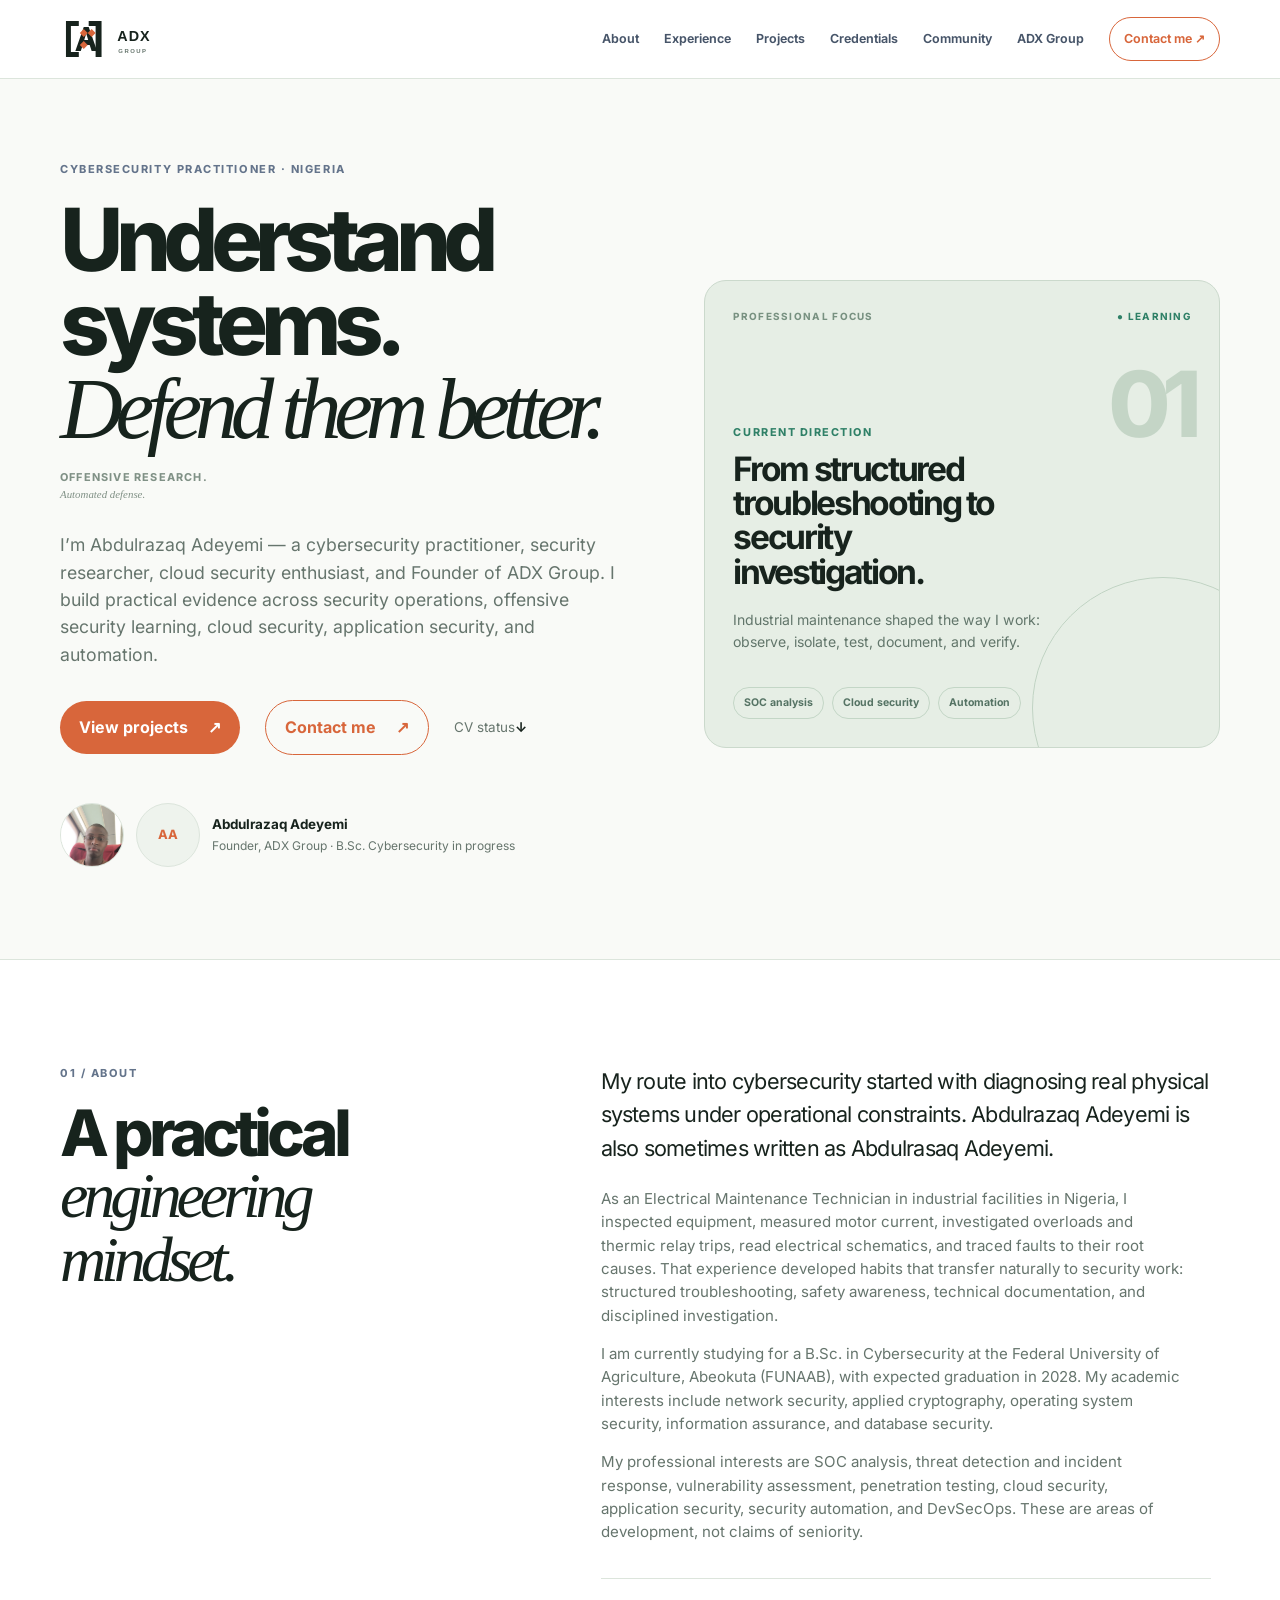
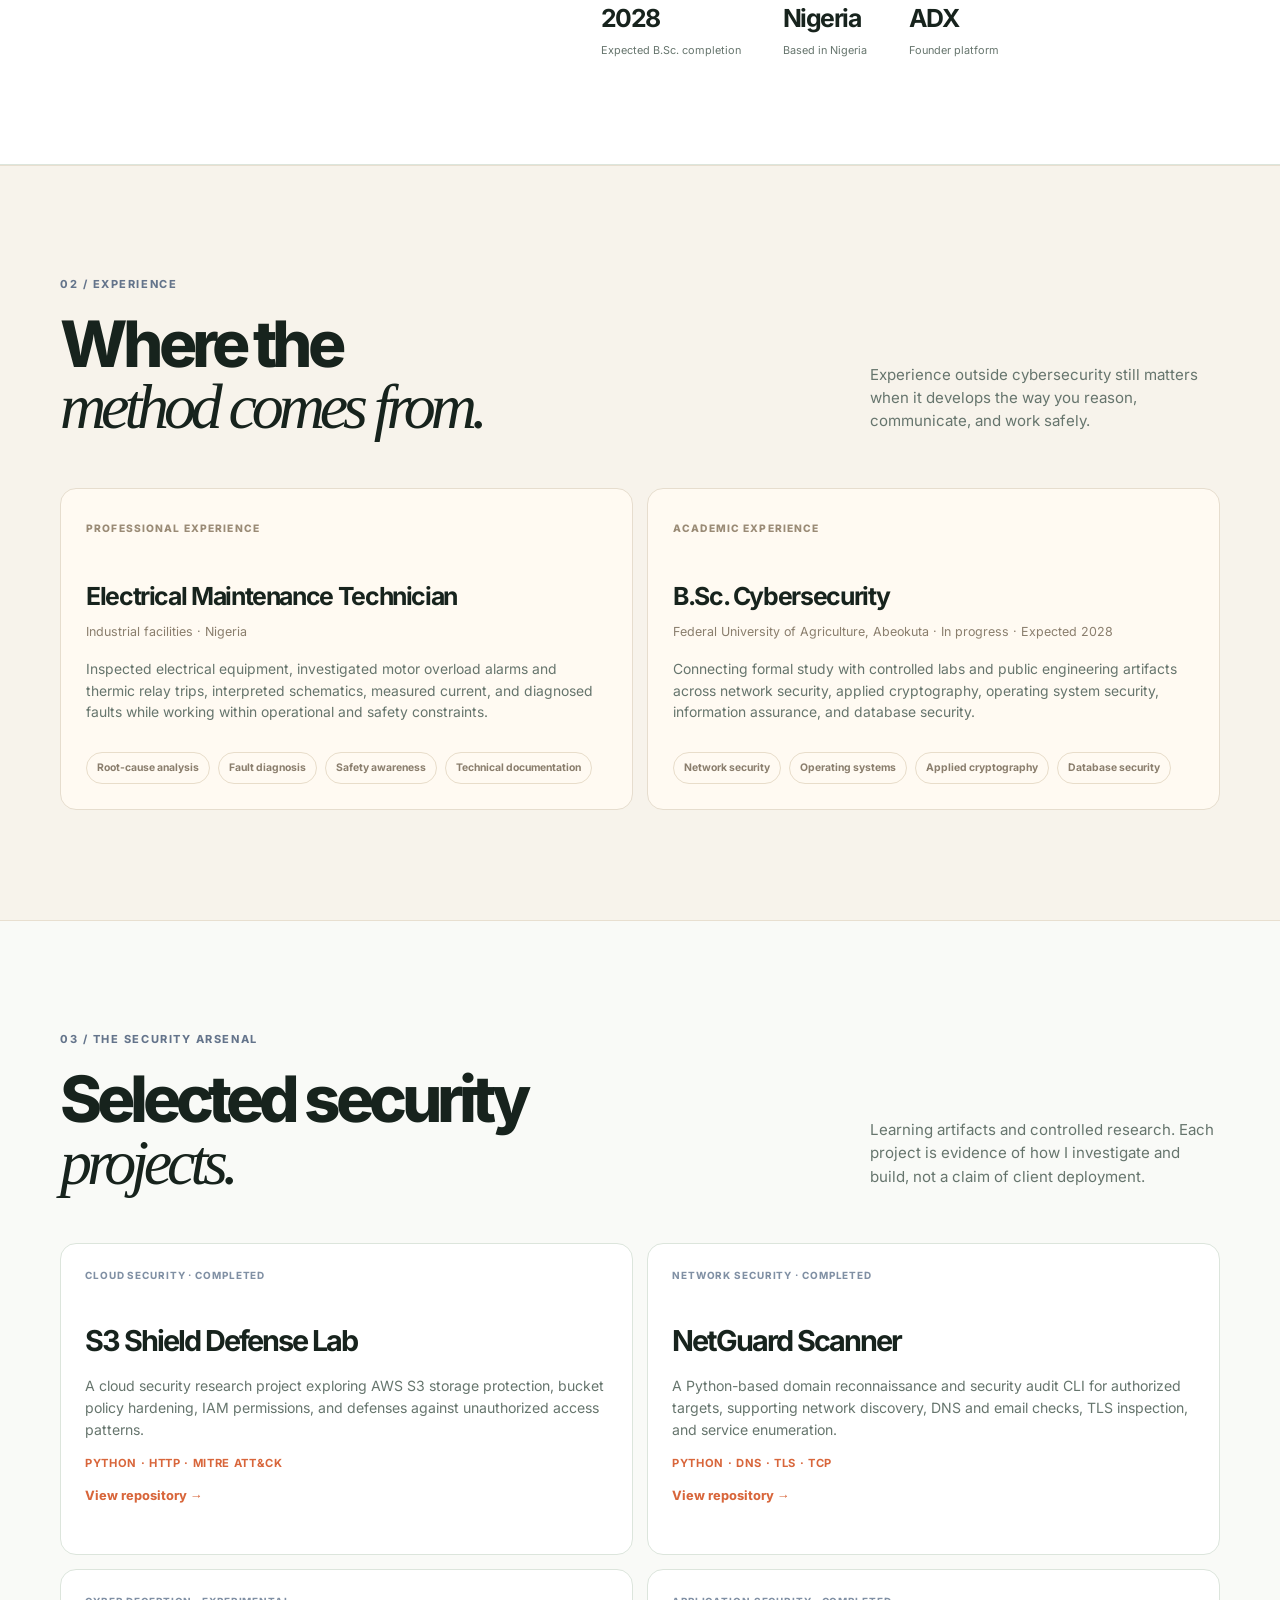
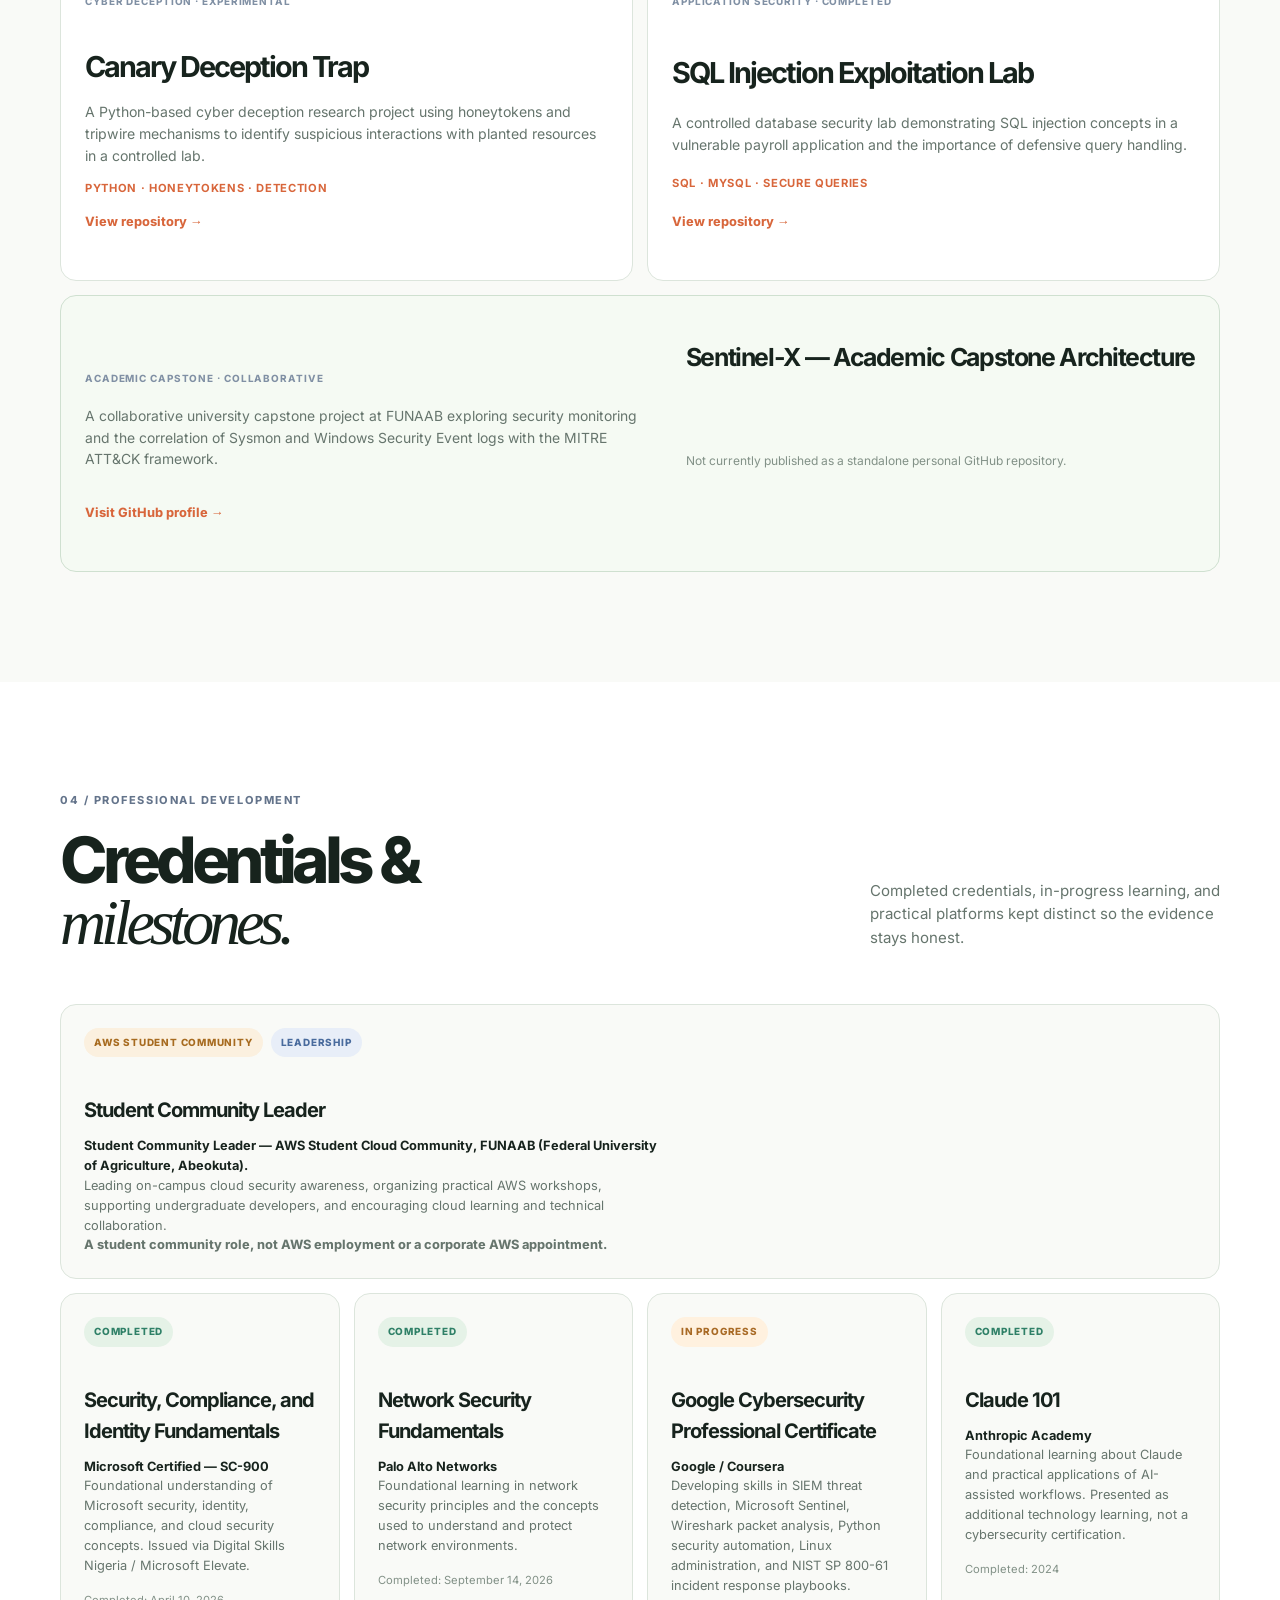
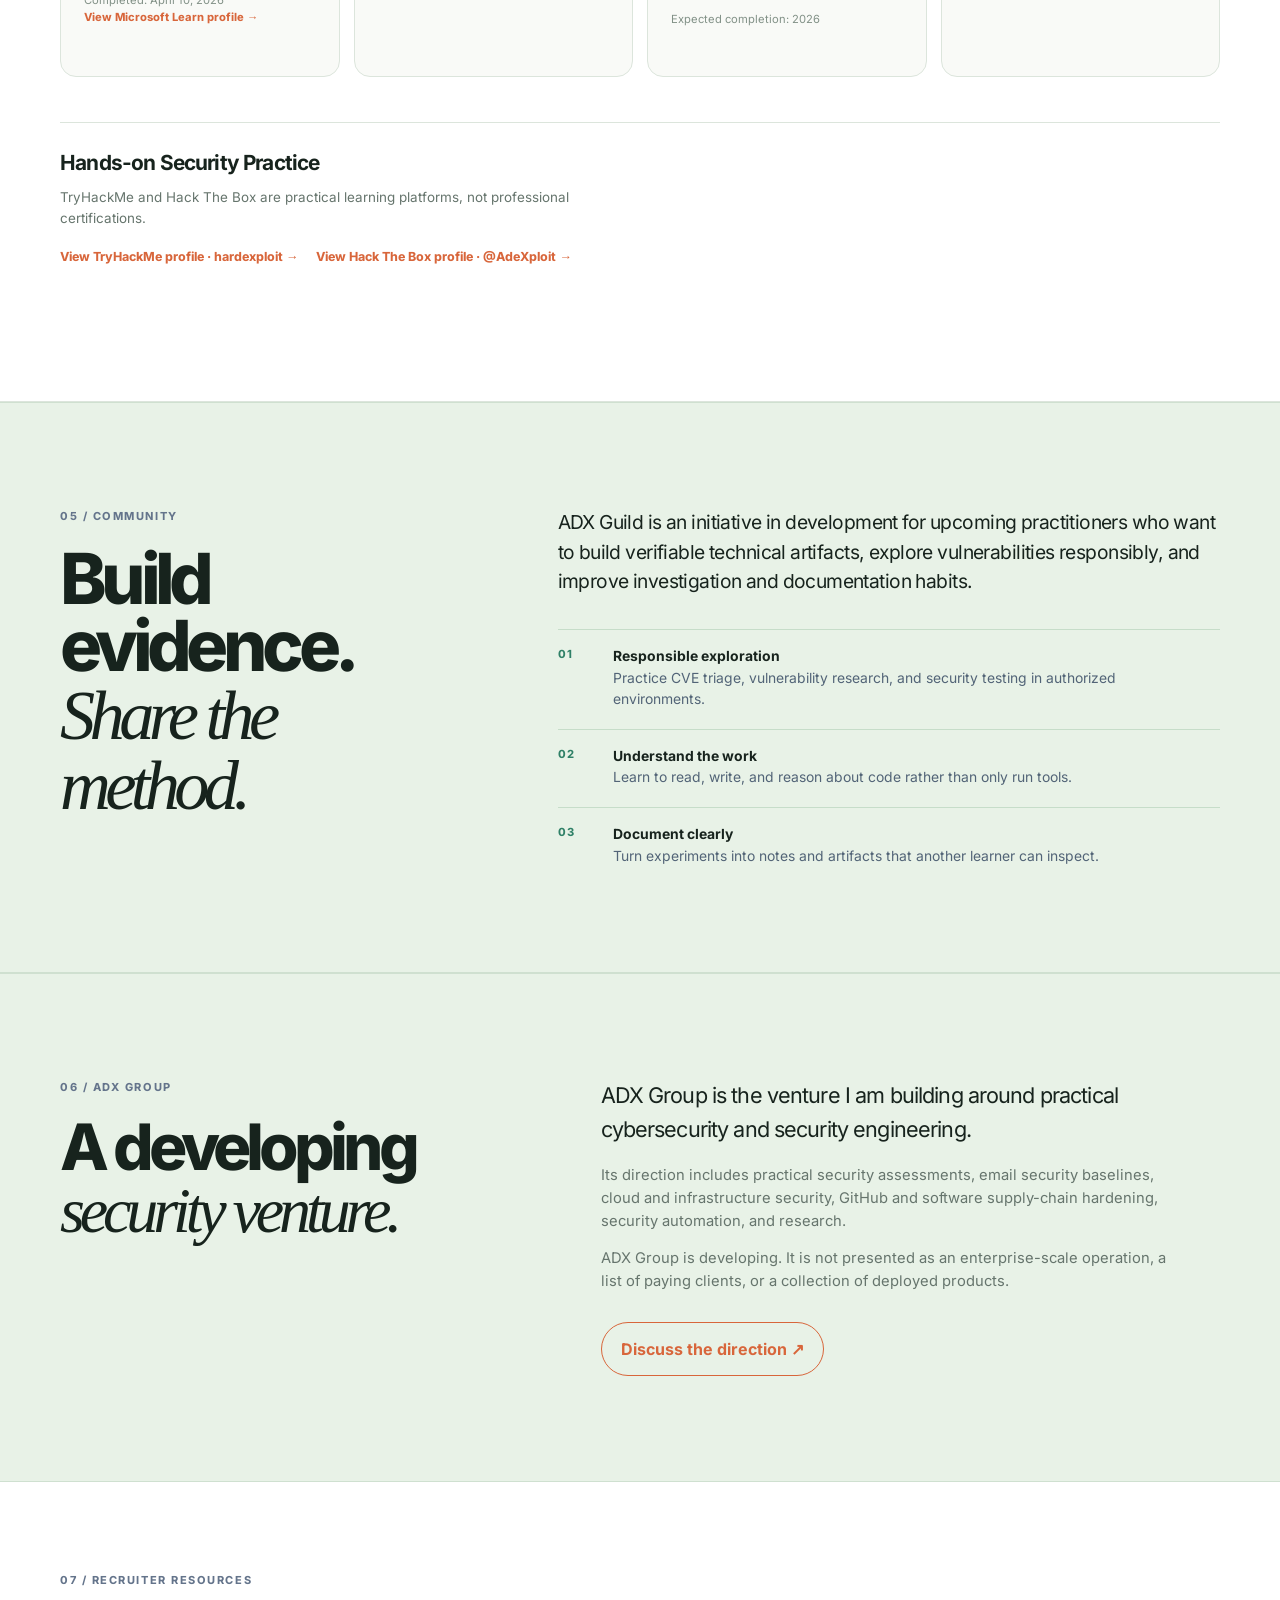
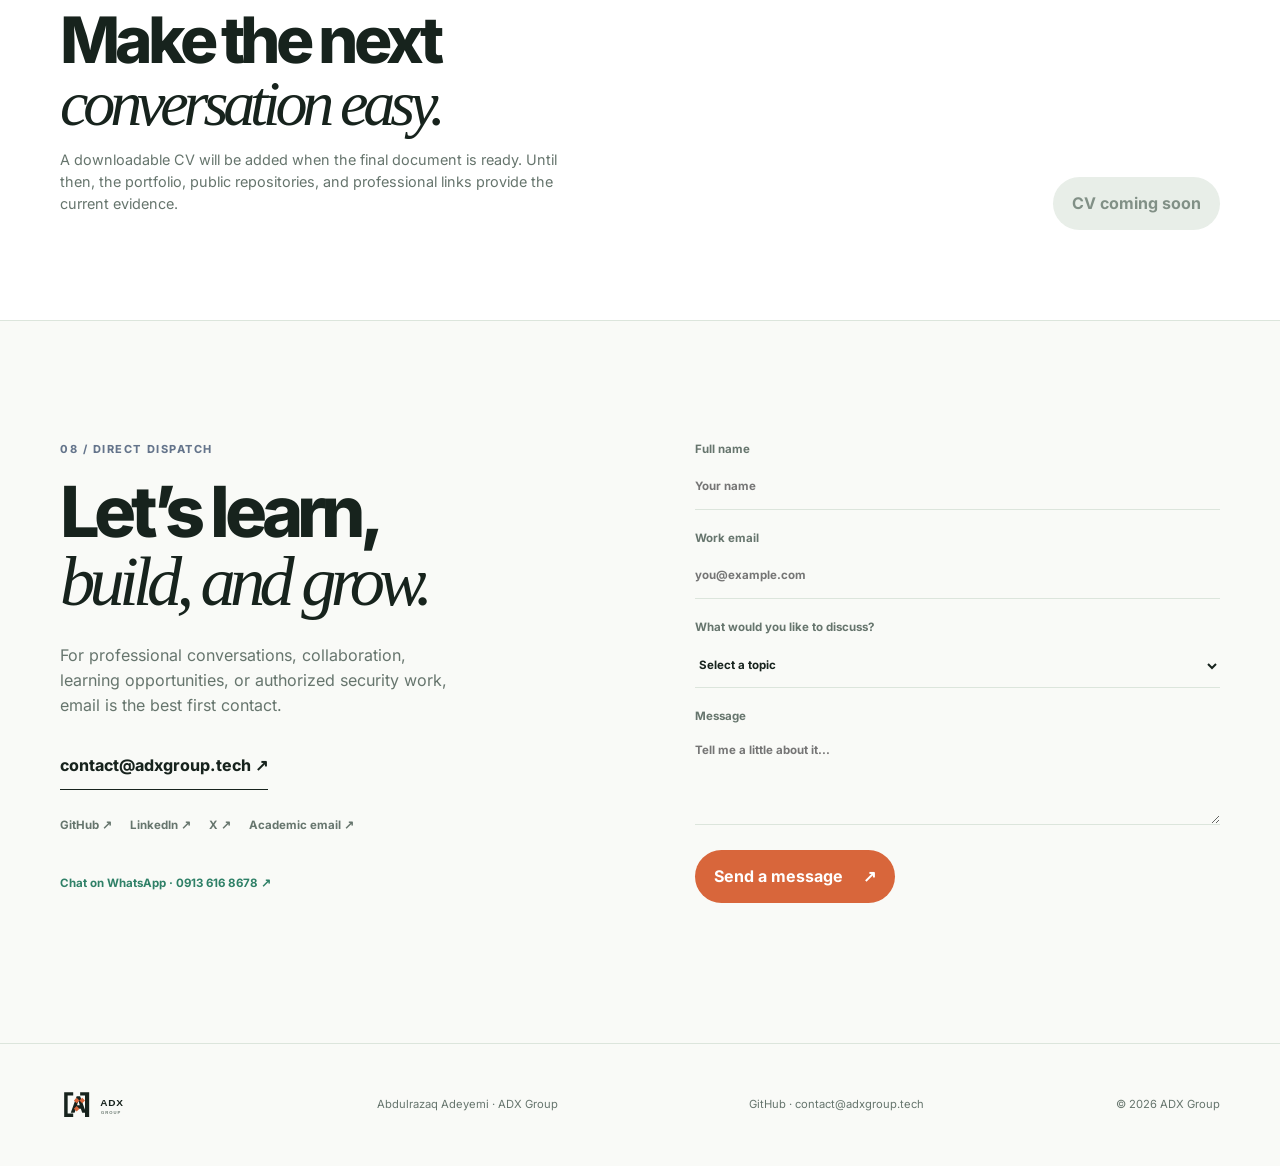
==== commit 625045b7: "Enhance ADX portfolio branding and SEO Co-authored-by: Copilot <223556219+Copilot@users.noreply.gith" ====
--- a/templates/index.html
+++ b/templates/index.html
@@ -3,137 +3,185 @@
 <head>
   <meta charset="utf-8">
   <meta name="viewport" content="width=device-width, initial-scale=1">
-  <meta name="description" content="ADX Group is the learning portfolio of Abdulrazaq Adeyemi — documenting practical cybersecurity study, labs, projects, and achievements across THM, HTB, Coursera, and beyond.">
+  <meta name="description" content="Abdulrazaq Adeyemi is a cybersecurity practitioner and Founder of ADX Group, documenting cybersecurity studies, practical security projects, industrial technical experience, and cloud security interests.">
   <meta name="theme-color" content="#f5f7f2">
   <link rel="canonical" href="https://adxgroup.tech/">
   <meta property="og:type" content="website">
   <meta property="og:url" content="https://adxgroup.tech/">
-  <meta property="og:title" content="ADX Group — Learn. Build. Defend.">
-  <meta property="og:description" content="A public learning journal and cybersecurity portfolio by Abdulrazaq Adeyemi.">
-  <meta property="og:image" content="https://adxgroup.tech/assets/brand/og-image.png?v=3">
+  <meta property="og:title" content="Abdulrazaq Adeyemi | Cybersecurity Practitioner &amp; Founder of ADX Group">
+  <meta property="og:description" content="Cybersecurity studies, practical security projects, industrial troubleshooting experience, cloud security interests, and ADX Group.">
+  <meta property="og:image" content="https://adxgroup.tech/assets/brand/og-image.png?v=4">
   <meta name="twitter:card" content="summary_large_image">
-  <meta name="twitter:title" content="ADX Group — Learn. Build. Defend.">
-  <meta name="twitter:description" content="A public learning journal and cybersecurity portfolio by Abdulrazaq Adeyemi.">
-  <meta name="twitter:image" content="https://adxgroup.tech/assets/brand/og-image.png?v=3">
-  <title>ADX Group — Learn. Build. Defend.</title>
+  <meta name="twitter:title" content="Abdulrazaq Adeyemi | Cybersecurity Practitioner &amp; Founder of ADX Group">
+  <meta name="twitter:description" content="Practical cybersecurity learning, projects, and engineering work by Abdulrazaq Adeyemi.">
+  <meta name="twitter:image" content="https://adxgroup.tech/assets/brand/og-image.png?v=4">
+  <title>Abdulrazaq Adeyemi | Cybersecurity Practitioner &amp; Founder of ADX Group</title>
   <link rel="icon" href="/assets/brand/favicon.svg" type="image/svg+xml">
-  <link rel="stylesheet" href="/static/css/style.css?v=2">
+  <link rel="stylesheet" href="/static/css/style.css?v=4">
 </head>
 <body>
   <header class="site-header">
     <nav class="nav container" aria-label="Main navigation">
-      <a class="brand" href="/" aria-label="ADX Group home"><img src="/assets/brand/logo-lockup.svg" alt="ADX Group"></a>
+      <a class="brand" href="/" aria-label="ADX Group home"><img src="/assets/brand/adx-logo-dark.svg" alt="ADX Group"></a>
       <div class="nav-links">
-        <a href="#about">About me</a><a href="#learning">Learning path</a><a href="#credentials">Credentials</a><a href="#work">Projects</a>
-        <a href="https://github.com/hardex001-tech" target="_blank" rel="noopener noreferrer">GitHub ↗</a>
-        <a class="nav-cta" href="#contact">Let’s connect ↗</a>
+        <a href="#about">About</a><a href="#experience">Experience</a><a href="#projects">Projects</a><a href="#credentials">Credentials</a><a href="#community">Community</a><a href="#adx-group">ADX Group</a>
+        <a class="nav-cta" href="#contact">Contact me ↗</a>
       </div>
       <button class="menu-button" type="button" aria-expanded="false" aria-controls="mobile-menu">Menu</button>
     </nav>
     <div id="mobile-menu" class="mobile-menu container">
-      <a href="#about">About me</a><a href="#learning">Learning path</a><a href="#credentials">Credentials</a><a href="#work">Projects</a>
-      <a href="https://github.com/hardex001-tech" target="_blank" rel="noopener noreferrer">GitHub ↗</a><a href="#contact">Let’s connect</a>
+      <a href="#about">About</a><a href="#experience">Experience</a><a href="#projects">Projects</a><a href="#credentials">Credentials</a><a href="#community">Community</a><a href="#adx-group">ADX Group</a><a href="#contact">Contact me</a>
     </div>
   </header>
 
+  <script type="application/ld+json">
+  {
+    "@context": "https://schema.org",
+    "@graph": [
+      {
+        "@type": "Person",
+        "@id": "https://adxgroup.tech/#abdulrazaq-adeyemi",
+        "name": "Abdulrazaq Adeyemi",
+        "alternateName": ["Abdulrasaq Adeyemi"],
+        "url": "https://adxgroup.tech/",
+        "description": "Cybersecurity undergraduate, security practitioner and founder of ADX Group.",
+        "jobTitle": "Cybersecurity Practitioner | Security Researcher | Founder, ADX Group",
+        "sameAs": [
+          "https://github.com/hardex001-tech",
+          "https://www.linkedin.com/in/abdulrazaq-adeyemi-b874103b1",
+          "https://x.com/adexploit1",
+          "https://tryhackme.com/p/hardexploit",
+          "https://profile.hackthebox.com/profile/019d17d7-f0a3-73d1-a277-93c2bc8890ce",
+          "https://learn.microsoft.com/en-us/users/abdulrazaqadeyemi-4143/achievements"
+        ],
+        "worksFor": {"@id": "https://adxgroup.tech/#adx-group"},
+        "alumniOf": {"@type": "CollegeOrUniversity", "name": "Federal University of Agriculture, Abeokuta"}
+      },
+      {
+        "@type": "Organization",
+        "@id": "https://adxgroup.tech/#adx-group",
+        "name": "ADX Group",
+        "url": "https://adxgroup.tech/",
+        "founder": {"@id": "https://adxgroup.tech/#abdulrazaq-adeyemi"},
+        "logo": "https://adxgroup.tech/assets/brand/adx-logo-dark.svg",
+        "description": "A developing cybersecurity and security engineering venture founded by Abdulrazaq Adeyemi."
+      },
+      {
+        "@type": "WebSite",
+        "@id": "https://adxgroup.tech/#website",
+        "url": "https://adxgroup.tech/",
+        "name": "Abdulrazaq Adeyemi | ADX Group",
+        "publisher": {"@id": "https://adxgroup.tech/#abdulrazaq-adeyemi"}
+      }
+    ]
+  }
+  </script>
   <main>
     <section class="portfolio-hero container">
       <div class="hero-copy">
-        <p class="eyebrow">Cybersecurity learning portfolio · ADX Group</p>
-        <h1>Learning in public.<br><em>Building with purpose.</em></h1>
-        <p class="legacy-tagline">Offensive Research.<br><em>Automated Defense.</em></p>
-        <p class="hero-intro">I’m Abdulrazaq Adeyemi, Founder of ADX Group and a cybersecurity undergraduate building practical evidence across defensive security, offensive security learning, cloud security, and automation.</p>
-        <div class="hero-actions"><a class="button button-accent" href="#work">Explore Engineering Work <span aria-hidden="true">↗</span></a><a class="text-link" href="https://github.com/hardex001-tech" target="_blank" rel="noopener noreferrer">View GitHub <span>↗</span></a></div>
+        <p class="eyebrow">Cybersecurity practitioner · Nigeria</p>
+        <h1>Understand systems.<br><em>Defend them better.</em></h1>
+        <p class="legacy-tagline">Offensive research.<br><em>Automated defense.</em></p>
+        <p class="hero-intro">I’m Abdulrazaq Adeyemi — a cybersecurity practitioner, security researcher, cloud security enthusiast, and Founder of ADX Group. I build practical evidence across security operations, offensive security learning, cloud security, application security, and automation.</p>
+        <div class="hero-actions"><a class="button button-accent" href="#projects">View projects <span aria-hidden="true">↗</span></a><a class="button button-outline" href="#contact">Contact me <span aria-hidden="true">↗</span></a><a class="text-link" href="#cv">CV status <span>↓</span></a></div>
         <div class="founder-signature">
           <img src="/assets/profile.jpg?v=2" alt="Abdulrazaq Adeyemi" class="signature-photo">
           <span class="signature-fallback" aria-hidden="true" hidden>AA</span>
-          <div><strong>Abdulrazaq Adeyemi</strong><span>Security learner · Founder, ADX Group</span></div>
+          <div><strong>Abdulrazaq Adeyemi</strong><span>Founder, ADX Group · B.Sc. Cybersecurity in progress</span></div>
         </div>
       </div>
-      <div class="hero-panel" aria-label="Current learning focus">
-        <div class="panel-top"><span>ADX / CURRENT STATE</span><span class="status-dot">● ONLINE</span></div>
+      <div class="hero-panel" aria-label="Professional focus">
+        <div class="panel-top"><span>PROFESSIONAL FOCUS</span><span class="status-dot">● LEARNING</span></div>
         <div class="panel-mark">01</div>
-        <p class="panel-kicker">The goal</p>
-        <h2>Turn every lesson into evidence.</h2>
-        <p>Notes become write-ups. Practice becomes a lab. Curiosity becomes a project someone else can learn from.</p>
-        <div class="panel-tags"><span>Study</span><span>Experiment</span><span>Share</span></div>
+        <p class="panel-kicker">Current direction</p>
+        <h2>From structured troubleshooting to security investigation.</h2>
+        <p>Industrial maintenance shaped the way I work: observe, isolate, test, document, and verify.</p>
+        <div class="panel-tags"><span>SOC analysis</span><span>Cloud security</span><span>Automation</span></div>
       </div>
     </section>
 
     <section id="about" class="about-section">
       <div class="container about-grid">
-        <div><p class="eyebrow">01 / About the person behind ADX</p><h2>Not just collecting<br><em>certificates.</em></h2></div>
+        <div><p class="eyebrow">01 / About</p><h2>A practical<br><em>engineering mindset.</em></h2></div>
         <div class="about-copy">
-          <p class="lead">I came to cybersecurity through hands-on engineering, not a single moment of inspiration. Today I study security weaknesses across public infrastructure, cloud environments, and software systems.</p>
-          <p>As an Electrical Maintenance Technician in industrial facilities in Nigeria, I diagnosed motor overload alarms and thermic relay trips, read schematics, traced faults, and isolated root causes while operations were under pressure. That work taught me to observe, isolate, test, and verify before deciding what to change.</p>
-          <p>I now apply the same discipline to networks, logs, security events, and controlled labs while studying for a B.Sc. in Cybersecurity at the Federal University of Agriculture, Abeokuta (FUNAAB), expected in 2028. My academic focus includes network security, applied cryptography, operating systems security, information assurance, and database security.</p>
-          <p>I am developing toward SOC Analyst, junior penetration testing, DevSecOps, and cloud security automation roles. Certificates support the learning; repositories, lab notes, testing, and remediation show how I apply it.</p>
-          <div class="about-stats"><div><strong>2028</strong><span>Expected B.Sc. completion</span></div><div><strong>04+</strong><span>Published security labs</span></div><div><strong>ADX</strong><span>Learning in public</span></div></div>
+          <p class="lead">My route into cybersecurity started with diagnosing real physical systems under operational constraints. Abdulrazaq Adeyemi is also sometimes written as Abdulrasaq Adeyemi.</p>
+          <p>As an Electrical Maintenance Technician in industrial facilities in Nigeria, I inspected equipment, measured motor current, investigated overloads and thermic relay trips, read electrical schematics, and traced faults to their root causes. That experience developed habits that transfer naturally to security work: structured troubleshooting, safety awareness, technical documentation, and disciplined investigation.</p>
+          <p>I am currently studying for a B.Sc. in Cybersecurity at the Federal University of Agriculture, Abeokuta (FUNAAB), with expected graduation in 2028. My academic interests include network security, applied cryptography, operating system security, information assurance, and database security.</p>
+          <p>My professional interests are SOC analysis, threat detection and incident response, vulnerability assessment, penetration testing, cloud security, application security, security automation, and DevSecOps. These are areas of development, not claims of seniority.</p>
+          <div class="about-stats"><div><strong>2028</strong><span>Expected B.Sc. completion</span></div><div><strong>Nigeria</strong><span>Based in Nigeria</span></div><div><strong>ADX</strong><span>Founder platform</span></div></div>
         </div>
       </div>
     </section>
 
-    <section id="learning" class="learning-section">
+    <section id="experience" class="experience-section">
       <div class="container">
-        <div class="section-heading"><div><p class="eyebrow">02 / The learning path · Security operations</p><h2>Many platforms.<br><em>One direction.</em></h2></div><p class="section-intro">Each platform gives me a different kind of pressure. Together they help me build a wider, more grounded view of security.</p></div>
-        <div class="learning-grid">
-          <article class="learning-card"><div class="learning-icon">THM</div><div><p class="card-label">Practice / Guided rooms</p><h3>TryHackMe</h3><p>Building the fundamentals through guided rooms: networking, Linux, web security, privilege escalation, defensive monitoring, and the discipline of documenting what I find.</p><a class="learning-status" href="https://tryhackme.com/p/hardexploit" target="_blank" rel="noopener noreferrer">View my THM profile ↗</a></div></article>
-          <article class="learning-card"><div class="learning-icon">HTB</div><div><p class="card-label">Practice / Realistic machines</p><h3>Hack The Box</h3><p>Hands-on practice across SQL injection, XSS, LFI, and Linux and Windows privilege escalation. I use machines to understand attacker technique, observe system behavior, and connect findings to MITRE ATT&amp;CK where appropriate.</p><a class="learning-status" href="https://profile.hackthebox.com/profile/019d17d7-f0a3-73d1-a277-93c2bc8890ce" target="_blank" rel="noopener noreferrer">HTB: @AdeXploit ↗</a></div></article>
-          <article class="learning-card"><div class="learning-icon">CO</div><div><p class="card-label">Theory / Structured courses</p><h3>Coursera &amp; coursework</h3><p>Strengthening the concepts behind the commands through SIEM, Microsoft Sentinel, Wireshark, Python security automation, incident response, and the professional communication needed to make technical work matter.</p><span class="learning-status">Learning through context ↗</span></div></article>
-          <article class="learning-card"><div class="learning-icon">ADX</div><div><p class="card-label">Output / Personal labs</p><h3>ADX experiments</h3><p>Connecting the dots with small, controlled builds, from Domain &amp; Email Armor to cloud and application security. This is where I test an idea, make the setup repeatable, write down the lesson, and publish the result.</p><span class="learning-status">Learning by shipping ↗</span></div></article>
+        <div class="section-heading"><div><p class="eyebrow">02 / Experience</p><h2>Where the<br><em>method comes from.</em></h2></div><p class="section-intro">Experience outside cybersecurity still matters when it develops the way you reason, communicate, and work safely.</p></div>
+        <div class="experience-grid">
+          <article class="experience-card"><span class="experience-period">Professional experience</span><h3>Electrical Maintenance Technician</h3><p class="experience-meta">Industrial facilities · Nigeria</p><p>Inspected electrical equipment, investigated motor overload alarms and thermic relay trips, interpreted schematics, measured current, and diagnosed faults while working within operational and safety constraints.</p><div class="experience-skills"><span>Root-cause analysis</span><span>Fault diagnosis</span><span>Safety awareness</span><span>Technical documentation</span></div></article>
+          <article class="experience-card"><span class="experience-period">Academic experience</span><h3>B.Sc. Cybersecurity</h3><p class="experience-meta">Federal University of Agriculture, Abeokuta · In progress · Expected 2028</p><p>Connecting formal study with controlled labs and public engineering artifacts across network security, applied cryptography, operating system security, information assurance, and database security.</p><div class="experience-skills"><span>Network security</span><span>Operating systems</span><span>Applied cryptography</span><span>Database security</span></div></article>
         </div>
+      </div>
+    </section>
+
+    <section id="projects" class="section projects-section">
+      <div class="container">
+        <div class="section-heading"><div><p class="eyebrow">03 / The security arsenal</p><h2>Selected security<br><em>projects.</em></h2></div><p class="section-intro">Learning artifacts and controlled research. Each project is evidence of how I investigate and build, not a claim of client deployment.</p></div>
+        <div class="projects-grid">
+          <article class="project-card"><span class="project-category">Cloud security · Completed</span><h3>S3 Shield Defense Lab</h3><p>A cloud security research project exploring AWS S3 storage protection, bucket policy hardening, IAM permissions, and defenses against unauthorized access patterns.</p><p class="stack-label">Python · HTTP · MITRE ATT&amp;CK</p><a href="https://github.com/hardex001-tech/S3-Shield-Protocol-Defense-Lab" target="_blank" rel="noopener noreferrer" aria-label="View S3 Shield Defense Lab on GitHub">View repository →</a></article>
+          <article class="project-card"><span class="project-category">Network security · Completed</span><h3>NetGuard Scanner</h3><p>A Python-based domain reconnaissance and security audit CLI for authorized targets, supporting network discovery, DNS and email checks, TLS inspection, and service enumeration.</p><p class="stack-label">Python · DNS · TLS · TCP</p><a href="https://github.com/hardex001-tech/netguard-scanner" target="_blank" rel="noopener noreferrer" aria-label="View NetGuard Scanner on GitHub">View repository →</a></article>
+          <article class="project-card"><span class="project-category">Cyber deception · Experimental</span><h3>Canary Deception Trap</h3><p>A Python-based cyber deception research project using honeytokens and tripwire mechanisms to identify suspicious interactions with planted resources in a controlled lab.</p><p class="stack-label">Python · Honeytokens · Detection</p><a href="https://github.com/hardex001-tech/Canary-Poison-Deception-Trap" target="_blank" rel="noopener noreferrer" aria-label="View Canary Deception Trap on GitHub">View repository →</a></article>
+          <article class="project-card"><span class="project-category">Application security · Completed</span><h3>SQL Injection Exploitation Lab</h3><p>A controlled database security lab demonstrating SQL injection concepts in a vulnerable payroll application and the importance of defensive query handling.</p><p class="stack-label">SQL · MySQL · Secure queries</p><a href="https://github.com/hardex001-tech/sql-injection-payroll-lab" target="_blank" rel="noopener noreferrer" aria-label="View SQL Injection Exploitation Lab on GitHub">View repository →</a></article>
+        </div>
+        <article class="academic-project"><span class="project-category">Academic capstone · Collaborative</span><h3>Sentinel-X — Academic Capstone Architecture</h3><p>A collaborative university capstone project at FUNAAB exploring security monitoring and the correlation of Sysmon and Windows Security Event logs with the MITRE ATT&amp;CK framework.</p><p class="project-note">Not currently published as a standalone personal GitHub repository.</p><a href="https://github.com/hardex001-tech" target="_blank" rel="noopener noreferrer" aria-label="Visit Abdulrazaq's GitHub profile">Visit GitHub profile →</a></article>
       </div>
     </section>
 
     <section id="credentials" class="section credentials-section">
       <div class="container">
-        <div class="section-heading"><div><p class="eyebrow">Professional development</p><h2>Credentials &amp;<br><em>milestones.</em></h2></div><p class="section-intro">Building cybersecurity knowledge through structured learning, practical training, and community leadership.</p></div>
-        <article class="credential-card leadership-card"><div class="credential-badges"><span class="badge badge-aws">AWS student community</span><span class="badge badge-leadership">Leadership</span></div><h3>Student Community Leader</h3><p class="credential-issuer">Student Community Leader, AWS Student Cloud Community at FUNAAB (Federal University of Agriculture, Abeokuta).</p><p>Leading on-campus cloud security awareness, organizing practical AWS workshops, and mentoring undergraduate developers in cloud infrastructure fundamentals.</p><p class="credential-note">A student community role, not an AWS employment position or corporate appointment.</p></article>
+        <div class="section-heading"><div><p class="eyebrow">04 / Professional development</p><h2>Credentials &amp;<br><em>milestones.</em></h2></div><p class="section-intro">Completed credentials, in-progress learning, and practical platforms kept distinct so the evidence stays honest.</p></div>
+        <article class="credential-card leadership-card"><div class="credential-badges"><span class="badge badge-aws">AWS student community</span><span class="badge badge-leadership">Leadership</span></div><h3>Student Community Leader</h3><p class="credential-issuer">Student Community Leader — AWS Student Cloud Community, FUNAAB (Federal University of Agriculture, Abeokuta).</p><p>Leading on-campus cloud security awareness, organizing practical AWS workshops, supporting undergraduate developers, and encouraging cloud learning and technical collaboration.</p><p class="credential-note">A student community role, not AWS employment or a corporate AWS appointment.</p></article>
         <div class="credentials-grid">
-          <article class="credential-card"><span class="badge badge-completed">Completed</span><h3>Security, Compliance, and Identity Fundamentals</h3><p class="credential-issuer">Microsoft Certified — SC-900</p><p>Foundational understanding of Microsoft security, identity, compliance, and cloud security concepts.</p><p class="credential-date">Completed: April 10, 2026</p><a class="credential-note" href="https://learn.microsoft.com/en-us/users/abdulrazaqadeyemi-4143/achievements" target="_blank" rel="noopener noreferrer" aria-label="View Abdulrazaq's Microsoft Learn achievements">View Microsoft Learn Profile →</a></article>
+          <article class="credential-card"><span class="badge badge-completed">Completed</span><h3>Security, Compliance, and Identity Fundamentals</h3><p class="credential-issuer">Microsoft Certified — SC-900</p><p>Foundational understanding of Microsoft security, identity, compliance, and cloud security concepts. Issued via Digital Skills Nigeria / Microsoft Elevate.</p><p class="credential-date">Completed: April 10, 2026</p><a class="credential-note" href="https://learn.microsoft.com/en-us/users/abdulrazaqadeyemi-4143/achievements" target="_blank" rel="noopener noreferrer" aria-label="View Abdulrazaq's Microsoft Learn achievements">View Microsoft Learn profile →</a></article>
           <article class="credential-card"><span class="badge badge-completed">Completed</span><h3>Network Security Fundamentals</h3><p class="credential-issuer">Palo Alto Networks</p><p>Foundational learning in network security principles and the concepts used to understand and protect network environments.</p><p class="credential-date">Completed: September 14, 2026</p></article>
           <article class="credential-card"><span class="badge badge-progress">In Progress</span><h3>Google Cybersecurity Professional Certificate</h3><p class="credential-issuer">Google / Coursera</p><p>Developing skills in SIEM threat detection, Microsoft Sentinel, Wireshark packet analysis, Python security automation, Linux administration, and NIST SP 800-61 incident response playbooks.</p><p class="credential-date">Expected completion: 2026</p></article>
-          <article class="credential-card"><span class="badge badge-completed">Completed</span><h3>Claude 101</h3><p class="credential-issuer">Anthropic Academy</p><p>Foundational learning about Claude and practical applications of AI-assisted workflows.</p><p class="credential-date">Completed: 2024</p></article>
+          <article class="credential-card"><span class="badge badge-completed">Completed</span><h3>Claude 101</h3><p class="credential-issuer">Anthropic Academy</p><p>Foundational learning about Claude and practical applications of AI-assisted workflows. Presented as additional technology learning, not a cybersecurity certification.</p><p class="credential-date">Completed: 2024</p></article>
         </div>
-        <div class="platform-profiles"><h3>Hands-on Security Platforms</h3><p>Applying security concepts through practical exercises, controlled environments, and technical challenges.</p><div class="platform-links"><a href="https://profile.hackthebox.com/profile/019d17d7-f0a3-73d1-a277-93c2bc8890ce" target="_blank" rel="noopener noreferrer">Hack The Box — @AdeXploit →</a><a href="https://tryhackme.com/p/hardexploit" target="_blank" rel="noopener noreferrer">TryHackMe — hardexploit →</a></div></div>
+        <div class="platform-profiles"><h3>Hands-on Security Practice</h3><p>TryHackMe and Hack The Box are practical learning platforms, not professional certifications.</p><div class="platform-links"><a href="https://tryhackme.com/p/hardexploit" target="_blank" rel="noopener noreferrer">View TryHackMe profile · hardexploit →</a><a href="https://profile.hackthebox.com/profile/019d17d7-f0a3-73d1-a277-93c2bc8890ce" target="_blank" rel="noopener noreferrer">View Hack The Box profile · @AdeXploit →</a></div></div>
       </div>
     </section>
 
-    <section id="projects" class="section projects-section">
-      <div class="container">
-        <span id="work" class="section-anchor" aria-hidden="true"></span>
-        <div class="section-heading"><div><p class="eyebrow">Technical work · The security arsenal</p><h2>Selected security<br><em>projects.</em></h2></div><p class="section-intro">Practical security research, engineering experiments, and hands-on projects exploring defensive and offensive cybersecurity concepts.</p></div>
-        <div class="projects-grid">
-          <article class="project-card"><span class="project-category">Cloud security</span><h3>S3 Shield Defense Lab</h3><p>A cloud security research project exploring AWS S3 storage protection, bucket policy hardening, IAM permissions, and defenses against unauthorized access patterns.</p><a href="https://github.com/hardex001-tech/S3-Shield-Protocol-Defense-Lab" target="_blank" rel="noopener noreferrer" aria-label="View S3 Shield Defense Lab on GitHub">View Repository →</a></article>
-          <article class="project-card"><span class="project-category">Network security</span><h3>NetGuard Scanner</h3><p>A Python-based domain reconnaissance and security audit CLI designed to support network discovery, scanning, and service enumeration.</p><a href="https://github.com/hardex001-tech/netguard-scanner" target="_blank" rel="noopener noreferrer" aria-label="View NetGuard Scanner on GitHub">View Repository →</a></article>
-          <article class="project-card"><span class="project-category">Cyber deception</span><h3>Canary Deception Trap</h3><p>A Python-based cyber deception research project using honeytokens and tripwire mechanisms to identify suspicious interactions with planted resources.</p><a href="https://github.com/hardex001-tech/Canary-Poison-Deception-Trap" target="_blank" rel="noopener noreferrer" aria-label="View Canary Deception Trap on GitHub">View Repository →</a></article>
-          <article class="project-card"><span class="project-category">Application security</span><h3>SQL Injection Exploitation Lab</h3><p>A controlled database security lab demonstrating SQL injection concepts in a vulnerable payroll application and the importance of defensive query handling.</p><a href="https://github.com/hardex001-tech/sql-injection-payroll-lab" target="_blank" rel="noopener noreferrer" aria-label="View SQL Injection Exploitation Lab on GitHub">View Repository →</a></article>
-        </div>
-        <div class="academic-project"><span class="project-category">Academic capstone</span><h3>Sentinel-X — Academic Capstone Architecture</h3><p>A collaborative university capstone project at FUNAAB exploring security monitoring and the correlation of Sysmon and Windows Security Event logs with the MITRE ATT&amp;CK framework.</p><p class="project-note">Developed collaboratively as an academic team project. Not currently published as a standalone personal GitHub repository.</p><a href="https://github.com/hardex001-tech" target="_blank" rel="noopener noreferrer" aria-label="Visit Abdulrazaq's GitHub profile">Visit GitHub Profile →</a></div>
+    <section id="community" class="guild-section">
+      <div class="container guild-grid">
+        <div><p class="eyebrow">05 / Community</p><h2>Build evidence.<br><em>Share the method.</em></h2></div>
+        <div><p class="guild-lead">ADX Guild is an initiative in development for upcoming practitioners who want to build verifiable technical artifacts, explore vulnerabilities responsibly, and improve investigation and documentation habits.</p><div class="guild-points"><div><span>01</span><p><strong>Responsible exploration</strong><br>Practice CVE triage, vulnerability research, and security testing in authorized environments.</p></div><div><span>02</span><p><strong>Understand the work</strong><br>Learn to read, write, and reason about code rather than only run tools.</p></div><div><span>03</span><p><strong>Document clearly</strong><br>Turn experiments into notes and artifacts that another learner can inspect.</p></div></div></div>
       </div>
     </section>
 
-    <section id="guild" class="guild-section">
-      <div class="container guild-grid">
-        <div><p class="eyebrow">06 / ADX Guild · Applied learning hub</p><h2>Curiosity is good.<br><em>Consistency is better.</em></h2></div>
-        <div><p class="guild-lead">ADX Guild is an initiative in development: a future learning hub for upcoming analysts to build verifiable technical artifacts, practice CVE triage and vulnerability research, understand code, and develop investigation and documentation habits.</p><div class="guild-points"><div><span>01</span><p><strong>Understand the baseline</strong><br>Learn how a system is meant to work before trying to break or improve it.</p></div><div><span>02</span><p><strong>Test in a safe environment</strong><br>Use authorized labs and controlled projects to turn theory into repeatable practice.</p></div><div><span>03</span><p><strong>Explain the lesson</strong><br>Write clear notes, record the decisions, and share the result without pretending to know everything.</p></div><div><span>04</span><p><strong>Keep going</strong><br>Come back to hard topics until the pattern becomes a skill rather than a memorized command.</p></div></div></div>
+    <section id="adx-group" class="venture-section">
+      <div class="container venture-grid">
+        <div><p class="eyebrow">06 / ADX Group</p><h2>A developing<br><em>security venture.</em></h2></div>
+        <div><p class="venture-lead">ADX Group is the venture I am building around practical cybersecurity and security engineering.</p><p>Its direction includes practical security assessments, email security baselines, cloud and infrastructure security, GitHub and software supply-chain hardening, security automation, and research.</p><p>ADX Group is developing. It is not presented as an enterprise-scale operation, a list of paying clients, or a collection of deployed products.</p><a class="button button-outline" href="#contact">Discuss the direction ↗</a></div>
       </div>
     </section>
 
+    <section id="cv" class="cv-section">
+      <div class="container cv-inner"><div><p class="eyebrow">07 / Recruiter resources</p><h2>Make the next<br><em>conversation easy.</em></h2><p>A downloadable CV will be added when the final document is ready. Until then, the portfolio, public repositories, and professional links provide the current evidence.</p></div><span class="button button-disabled" aria-disabled="true">CV coming soon</span></div>
+    </section>
+
     <section id="contact" class="contact-section container">
-      <div class="contact-copy"><p class="eyebrow">07 / Direct dispatch · Open to conversations</p><h2>Let’s learn,<br><em>build, and grow.</em></h2><p>Want to compare notes, collaborate on a lab, talk about a project, or share a better way to learn? I’d love to hear from you. Assessments are conducted only against infrastructure you own or are authorized to test.</p><a class="email-link" href="mailto:contact@adxgroup.tech">contact@adxgroup.tech ↗</a><div class="social-links"><a href="mailto:abdulrazaqaa.25@student.funaab.edu.ng">Academic email ↗</a><a href="https://www.linkedin.com/in/abdulrazaq-adeyemi-b874103b1" target="_blank" rel="noopener noreferrer">LinkedIn ↗</a><a href="https://x.com/adexploit1" target="_blank" rel="noopener noreferrer">X ↗</a><a href="https://tryhackme.com/p/hardexploit" target="_blank" rel="noopener noreferrer">TryHackMe ↗</a><span>HTB: @AdeXploit</span><a class="whatsapp-link" href="https://wa.me/2349136168678" target="_blank" rel="noopener noreferrer">Chat on WhatsApp · 0913 616 8678 ↗</a></div></div>
+      <div class="contact-copy"><p class="eyebrow">08 / Direct dispatch</p><h2>Let’s learn,<br><em>build, and grow.</em></h2><p>For professional conversations, collaboration, learning opportunities, or authorized security work, email is the best first contact.</p><a class="email-link" href="mailto:contact@adxgroup.tech">contact@adxgroup.tech ↗</a><div class="social-links"><a href="https://github.com/hardex001-tech" target="_blank" rel="noopener noreferrer">GitHub ↗</a><a href="https://www.linkedin.com/in/abdulrazaq-adeyemi-b874103b1" target="_blank" rel="noopener noreferrer">LinkedIn ↗</a><a href="https://x.com/adexploit1" target="_blank" rel="noopener noreferrer">X ↗</a><a href="mailto:abdulrazaqaa.25@student.funaab.edu.ng">Academic email ↗</a><a class="whatsapp-link" href="https://wa.me/2349136168678" target="_blank" rel="noopener noreferrer">Chat on WhatsApp · 0913 616 8678 ↗</a></div></div>
       <form id="contact-form" class="contact-form">
         <label>Full name<input name="name" required autocomplete="name" placeholder="Your name"></label>
         <label>Work email<input name="email" required type="email" autocomplete="email" placeholder="you@example.com"></label>
         <label>What would you like to discuss?<select name="scope" required><option value="" selected disabled>Select a topic</option><option value="Guild Collaboration">Learning or collaboration</option><option value="Pipeline Hardening">Security project</option><option value="Perimeter Audit">Authorized security assessment</option></select></label>
         <label>Message<textarea name="message" required rows="4" placeholder="Tell me a little about it..."></textarea></label>
         <input class="honeypot" name="website" tabindex="-1" autocomplete="off">
-        <button class="button button-accent" type="submit">Discuss a Security Assessment <span aria-hidden="true">↗</span></button><p class="form-status" role="status" aria-live="polite"></p>
+        <button class="button button-accent" type="submit">Send a message <span aria-hidden="true">↗</span></button><p class="form-status" role="status" aria-live="polite"></p>
       </form>
     </section>
   </main>
 
-  <footer class="site-footer"><div class="container footer-inner"><a class="brand brand-footer" href="/" aria-label="ADX Group home"><img src="/assets/brand/logo-lockup.svg" alt="ADX Group"></a><p>Learn. Build. Defend.</p><p><a href="https://github.com/hardex001-tech" target="_blank" rel="noopener noreferrer">GitHub</a> · <a href="mailto:contact@adxgroup.tech">contact@adxgroup.tech</a></p><p>© 2026 ADX Group</p></div></footer>
+  <footer class="site-footer"><div class="container footer-inner"><a class="brand brand-footer" href="/" aria-label="ADX Group home"><img src="/assets/brand/adx-logo-dark.svg" alt="ADX Group"></a><p>Abdulrazaq Adeyemi · ADX Group</p><p><a href="https://github.com/hardex001-tech" target="_blank" rel="noopener noreferrer">GitHub</a> · <a href="mailto:contact@adxgroup.tech">contact@adxgroup.tech</a></p><p>© 2026 ADX Group</p></div></footer>
   <script src="/static/js/main.js"></script>
 </body>
 </html>
--- a/static/css/style.css
+++ b/static/css/style.css
@@ -34,3 +34,12 @@
 .project-card{background:#fff}.guild-section{background:#e8f2e7;border-color:#cfe0d0}.guild-points>div{border-color:#c6ddc9}.guild-points span{color:var(--teal)}.contact-section{background:var(--paper)}
 .legacy-tagline{margin:18px 0 0;color:#809186;font-size:.68rem;letter-spacing:.11em;text-transform:uppercase;font-weight:750}.legacy-tagline em{font-family:Georgia,serif;font-weight:400;text-transform:none;letter-spacing:0}.section-anchor{display:block;position:relative;top:-90px}
 @media(max-width:760px){.portfolio-hero{display:block;min-height:0;padding-top:68px;padding-bottom:70px}.portfolio-hero h1{font-size:clamp(3.2rem,14vw,5.5rem)}.hero-panel{min-height:350px;margin-top:50px}.about-section,.learning-section,.credentials-section,.leadership-section{padding:75px 0}.about-grid,.leadership-grid{grid-template-columns:1fr;gap:45px}.about-stats{gap:20px;justify-content:space-between}.learning-grid,.credential-grid,.credentials-grid,.projects-grid{grid-template-columns:1fr}.learning-card{min-height:0}.credential-card{min-height:210px}.academic-project{display:block}.academic-project>a{display:inline-flex;margin-top:10px}.panel-mark{font-size:4.7rem}}
+
+/* Professional portfolio layer */
+.button-outline{border:1px solid var(--accent);color:var(--accent);background:transparent}.button-outline:hover{background:var(--accent);color:#fff}.button-disabled{background:#e8eee8;color:#819086;cursor:not-allowed}.hero-actions{flex-wrap:wrap}
+.experience-section{padding:110px 0;background:#f7f3eb;border-block:1px solid #e8dfd0}.experience-grid{display:grid;grid-template-columns:repeat(2,1fr);gap:14px}.experience-card{min-height:320px;padding:25px;border:1px solid #e6ddce;border-radius:var(--radius);background:#fffaf2}.experience-period{color:#9a8b76;font-size:.64rem;letter-spacing:.11em;text-transform:uppercase;font-weight:800}.experience-card h3{margin:38px 0 7px;font-size:1.55rem;letter-spacing:-.055em}.experience-meta{margin:0 0 18px;color:#8a7e6d;font-size:.78rem}.experience-card>p:not(.experience-meta){color:var(--muted);font-size:.87rem}.experience-skills{display:flex;gap:8px;flex-wrap:wrap;margin-top:28px}.experience-skills span{padding:7px 10px;border:1px solid #e8ddca;border-radius:100px;color:#8a7e6d;font-size:.65rem;font-weight:700}
+.credentials-section{background:#fff}.credentials-grid{display:grid;grid-template-columns:repeat(4,1fr);gap:14px}.credential-badges{display:flex;gap:8px;flex-wrap:wrap}.badge{display:inline-flex;padding:7px 10px;border-radius:100px;font-size:.62rem;letter-spacing:.08em;text-transform:uppercase;font-weight:800}.badge-completed{background:#e5f2e7;color:var(--teal)}.badge-progress{background:#fff1df;color:#a86a25}.badge-aws{background:#fbf0df;color:#a76b20}.badge-leadership{background:#e8eef8;color:#496b9d}.leadership-card{margin-bottom:14px}.credential-issuer{color:var(--ink)!important;font-weight:700}.credential-date{margin-top:16px!important;color:#829187!important;font-size:.7rem!important}.platform-profiles{margin-top:45px;padding-top:24px;border-top:1px solid var(--line)}.platform-profiles h3{margin:0 0 8px;font-size:1.3rem;letter-spacing:-.04em}.platform-profiles p{margin:0;color:var(--muted);font-size:.84rem}.platform-links{display:flex;gap:18px;flex-wrap:wrap;margin-top:18px}.platform-links a{color:var(--accent);font-size:.78rem;font-weight:750}
+.projects-section{background:var(--paper)}.projects-grid{display:grid;grid-template-columns:repeat(2,1fr);gap:14px}.projects-grid .project-card{min-height:300px}.project-category{display:block;color:#8090a4;font-size:.62rem;text-transform:uppercase;letter-spacing:.09em;font-weight:750}.projects-grid .project-card h3{margin-top:36px}.projects-grid .project-card a,.academic-project>a{color:var(--accent);font-size:.8rem;font-weight:750}.project-note{color:#829187!important;font-size:.75rem!important}.academic-project{display:grid;grid-template-columns:1fr auto;align-items:end;gap:20px;margin-top:14px;padding:24px;border:1px solid #cfe0d0;border-radius:var(--radius);background:#f5faf3}.academic-project h3{margin:18px 0 10px;font-size:1.55rem;letter-spacing:-.055em}.academic-project p{max-width:720px;margin:0 0 12px;color:var(--muted);font-size:.87rem}
+.venture-section{padding:105px 0;background:#e8f2e7;border-block:1px solid #cfe0d0}.venture-grid{display:grid;grid-template-columns:.82fr 1.18fr;gap:110px}.venture-grid h2,.cv-inner h2{font-size:clamp(2.8rem,5vw,5.2rem);letter-spacing:-.08em;line-height:.96;margin:0;font-weight:780}.venture-grid h2 em,.cv-inner h2 em{font-family:Georgia,serif;font-weight:400}.venture-lead{font-size:1.35rem;letter-spacing:-.04em;margin:0 0 18px}.venture-grid p:not(.eyebrow):not(.venture-lead){color:var(--muted);font-size:.92rem}.venture-grid .button{margin-top:14px}.cv-section{padding:90px 0;background:#fff;border-bottom:1px solid var(--line)}.cv-inner{display:flex;justify-content:space-between;align-items:end;gap:45px}.cv-inner p:not(.eyebrow){max-width:520px;color:var(--muted);font-size:.9rem}
+.social-links{display:flex;gap:14px 18px;flex-wrap:wrap;margin-top:27px;max-width:500px}.social-links a{color:var(--muted);font-size:.72rem;font-weight:700}.social-links a:hover{color:var(--accent)}.social-links .whatsapp-link{color:var(--teal)}
+@media(max-width:760px){.experience-section,.venture-section,.cv-section{padding:75px 0}.experience-grid,.credentials-grid,.projects-grid{grid-template-columns:1fr}.experience-card{min-height:0}.academic-project{display:block}.academic-project>a{display:inline-flex;margin-top:10px}.venture-grid{grid-template-columns:1fr;gap:45px}.cv-inner{display:block}.cv-inner .button{margin-top:28px}.credential-card{min-height:210px}}
